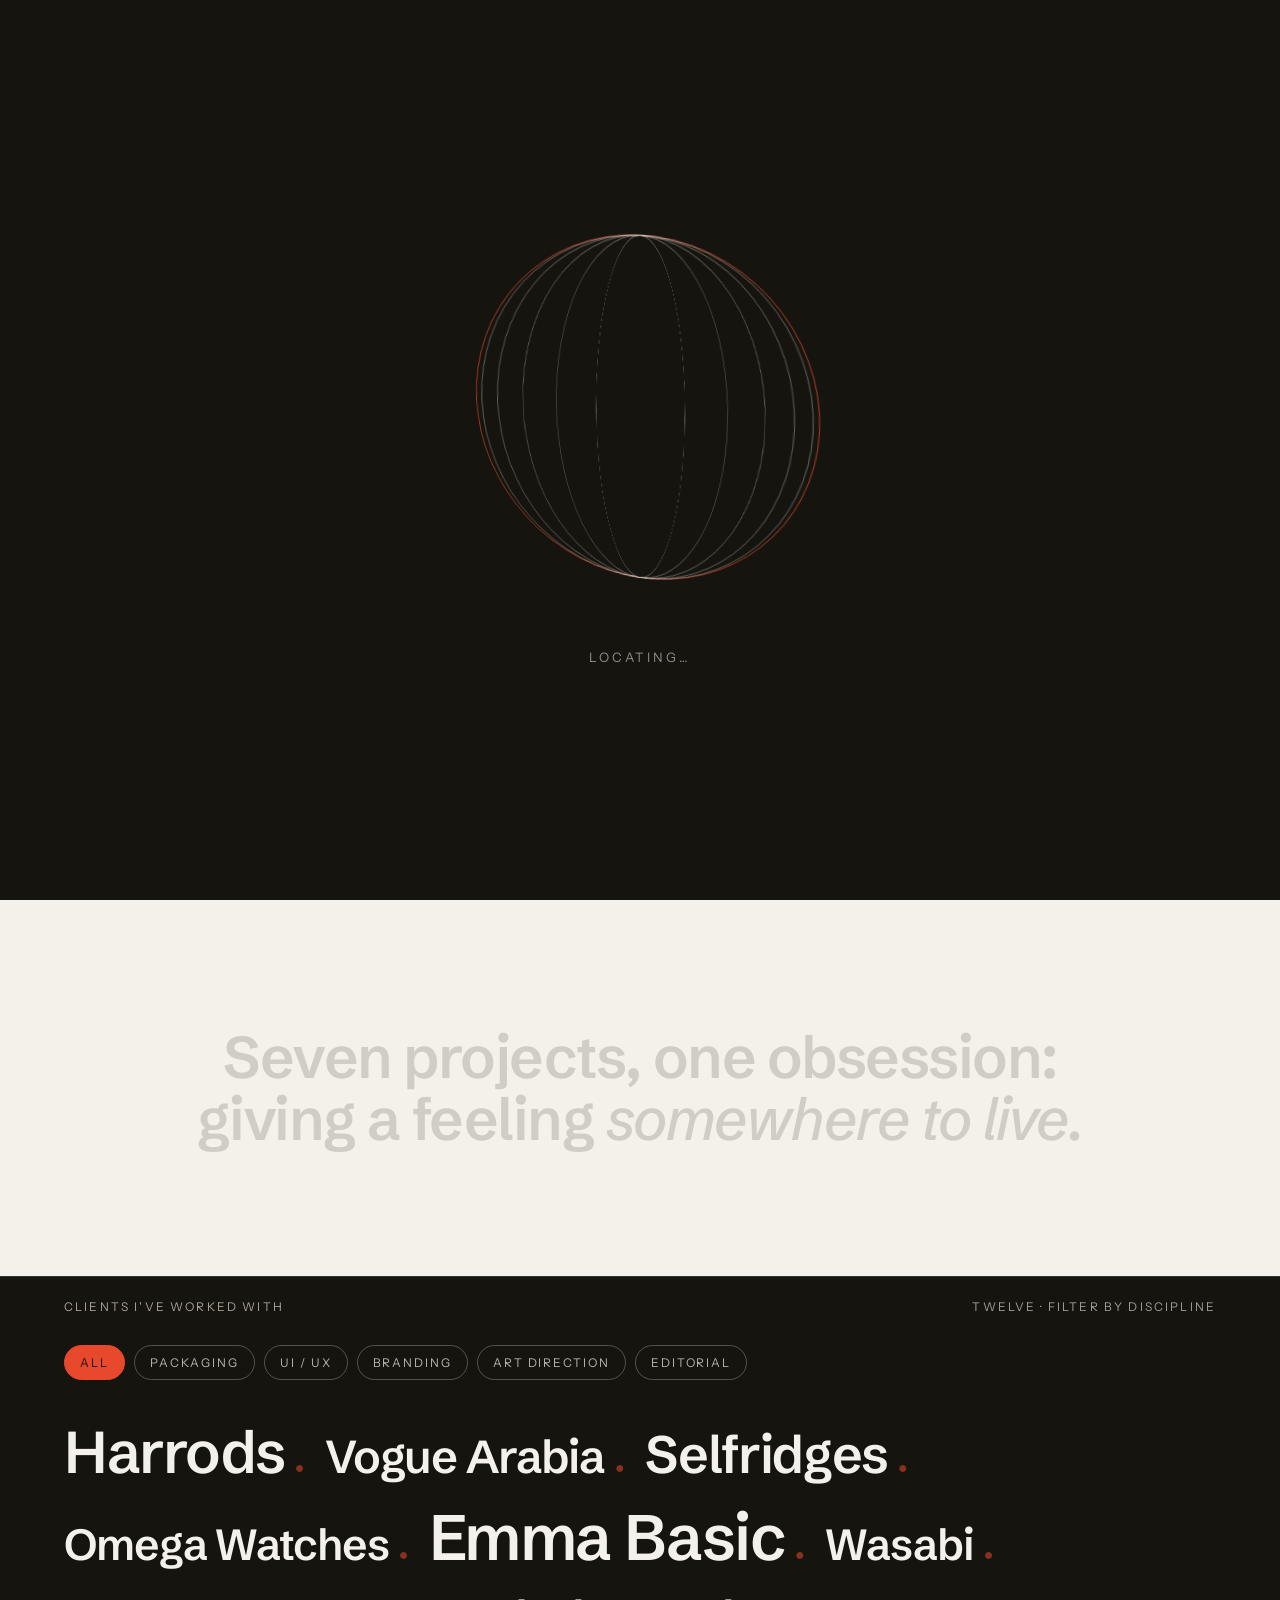
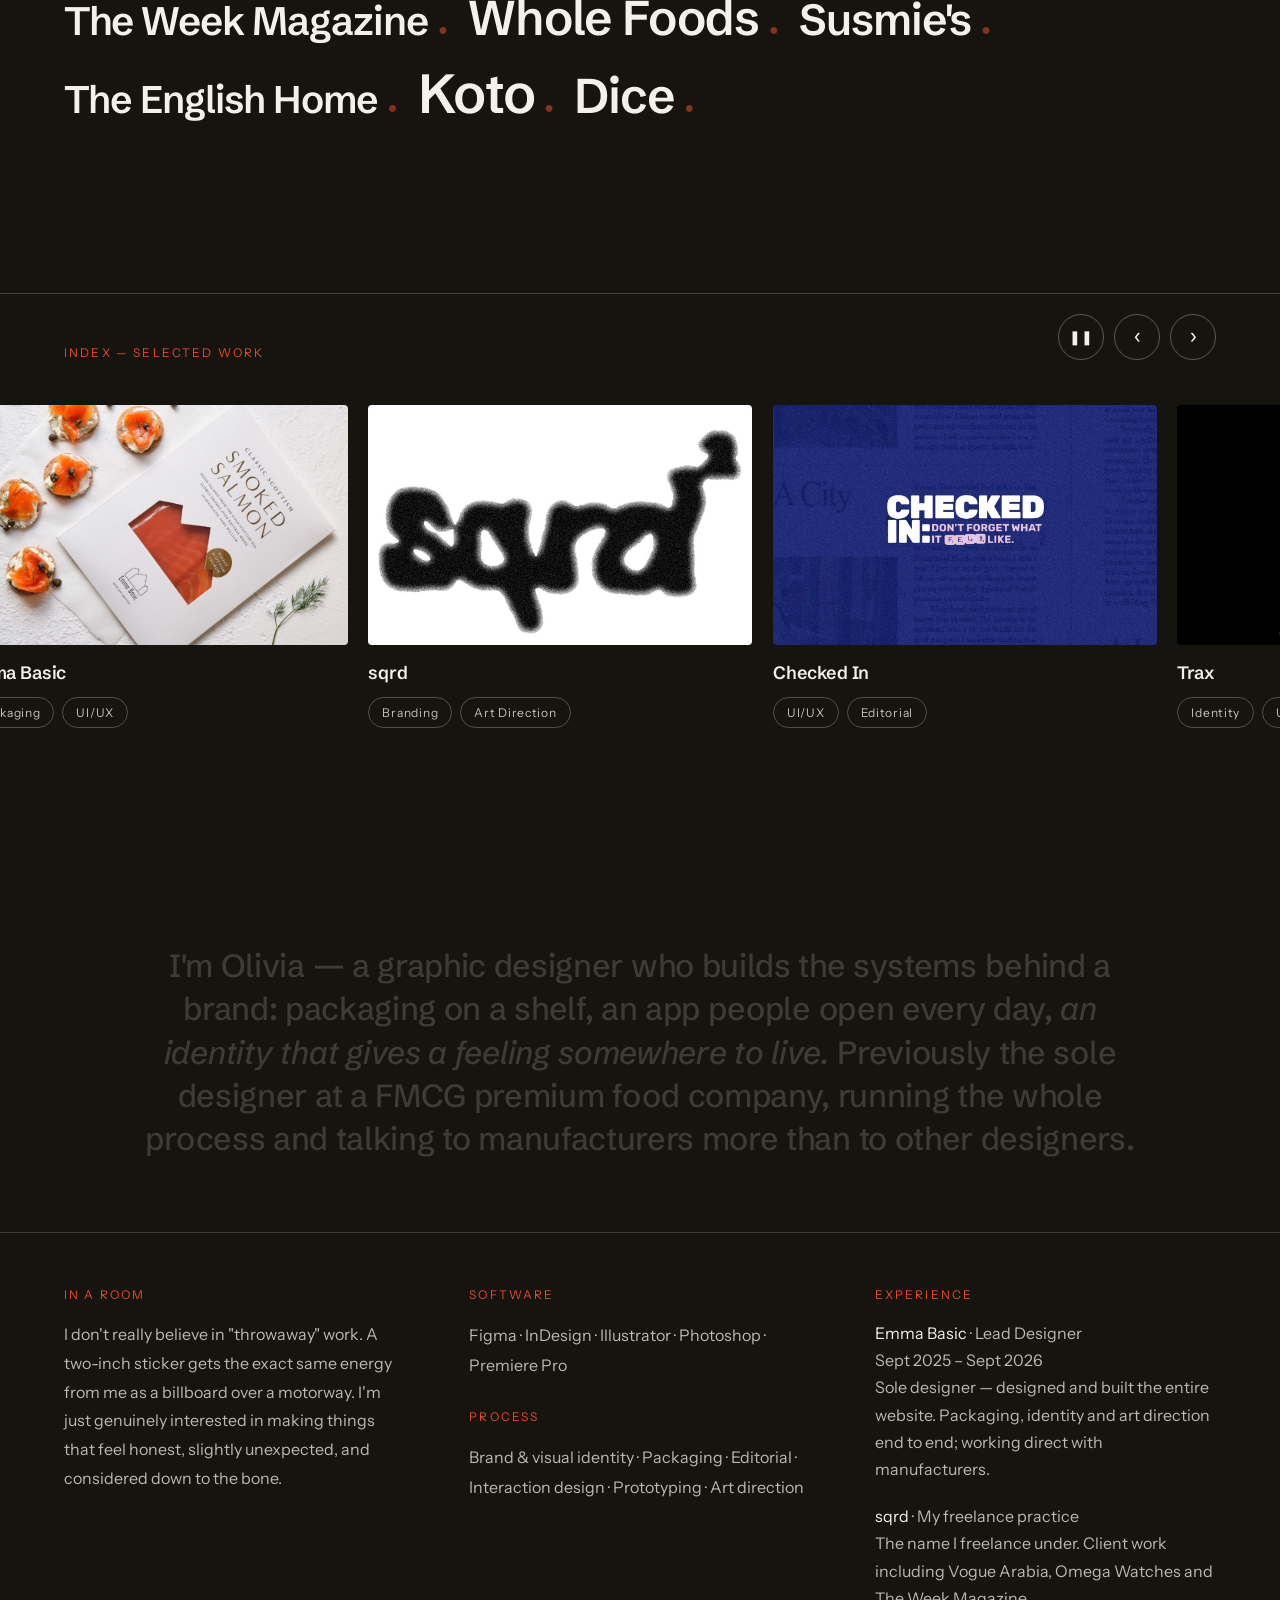
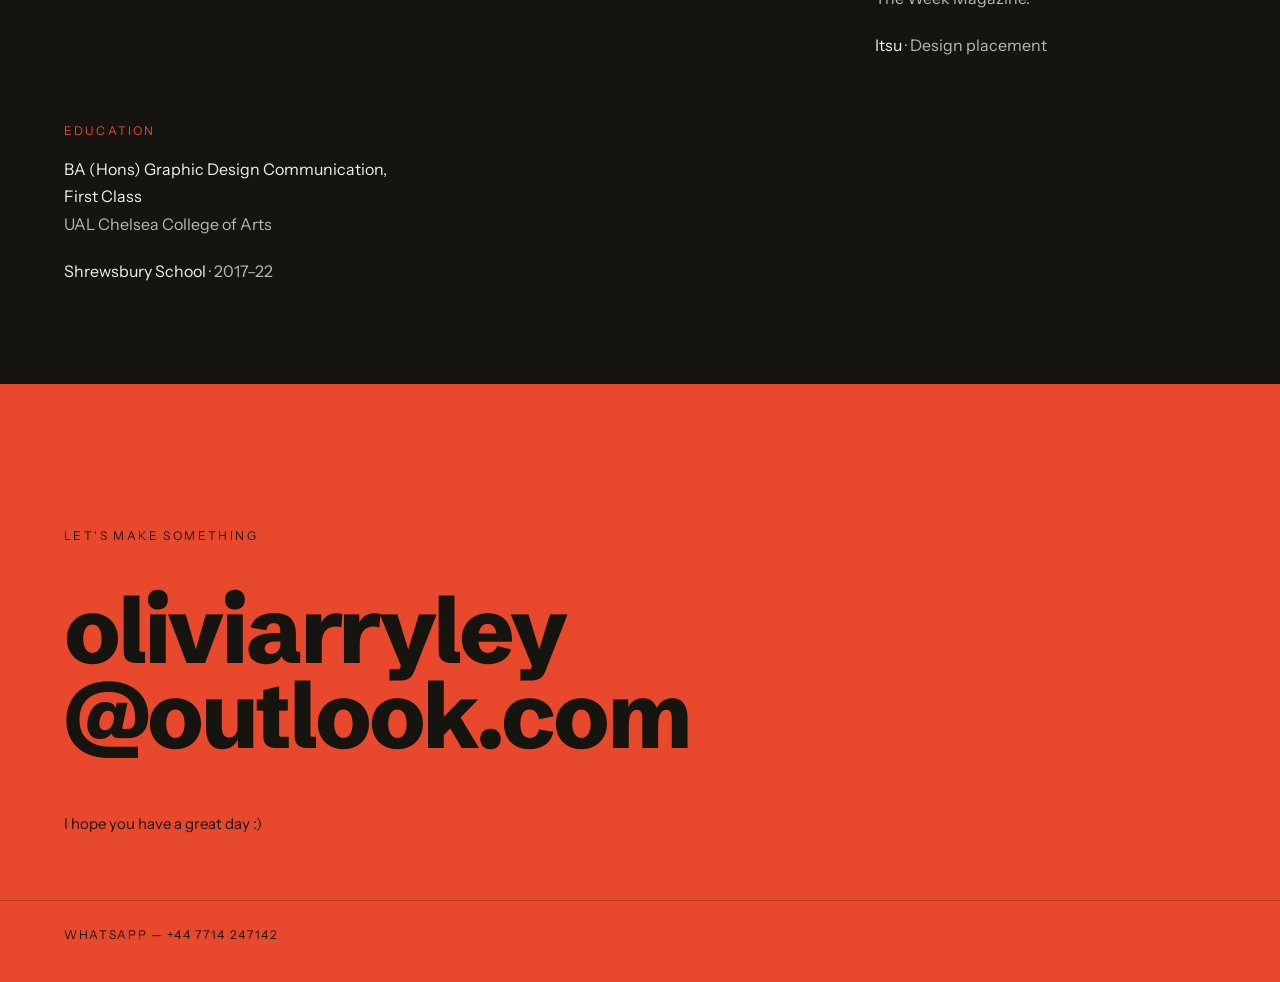
==== index.html @ 1d6fd39f "Speed up homepage hero word-cycle (idea/brand/system/campaign) Cut the per-word hold from 900ms to 5" ====
<!DOCTYPE html>
<html lang="en">
<head>
<meta charset="utf-8">
<meta name="viewport" content="width=device-width, initial-scale=1">
<title>Olivia Ryley — Graphic Designer</title>
<meta name="description" content="Olivia Ryley — graphic designer working across digital systems, visual identity and artwork. Feeling, structured.">
<link rel="preconnect" href="https://fonts.googleapis.com">
<link rel="preconnect" href="https://fonts.gstatic.com" crossorigin>
<link href="https://fonts.googleapis.com/css2?family=Schibsted+Grotesk:wght@400;500;600;700;800&family=Instrument+Sans:wght@400;500;600&family=Playfair+Display:ital,wght@1,700&family=Caveat:wght@600&family=Space+Mono:wght@700&family=Bebas+Neue&family=Oswald:wght@600&display=swap" rel="stylesheet">
<style>
  *{ box-sizing:border-box; hyphens:none; }
  p{ text-wrap:pretty; }
  html{ -webkit-font-smoothing:antialiased; text-rendering:optimizeLegibility; scroll-behavior:smooth; }
  body{ margin:0; background:#16140f; color:#16140f; overflow-x:hidden; font-family:'Schibsted Grotesk',sans-serif; }
  ::selection{ background:#e8482b; color:#f4f1ea; }
  a{ color:inherit; }

  #hero-rule{ transform:scaleX(0); transform-origin:left; transition:transform .9s cubic-bezier(.2,.8,.2,1) .15s; }
  #hero-rule.in{ transform:scaleX(1); }
  #hero-kicker{ opacity:0; transform:translateY(10px); transition:opacity .7s ease .35s, transform .7s ease .35s; }
  #hero-kicker.in{ opacity:1; transform:none; }
  #hero-word{ display:inline-block; opacity:1; transform:translateY(0); transition:opacity .28s ease, transform .28s ease; }
  #hero-word.pulling{ opacity:0; transform:translateY(14px); }
  #hero-line1{ opacity:0; transform:translateY(40px); transition:opacity .8s cubic-bezier(.2,.8,.2,1) .5s, transform .8s cubic-bezier(.2,.8,.2,1) .5s; }
  #hero-line1.in{ opacity:1; transform:none; }
  #hero-line2{ clip-path:inset(0 100% 0 0); opacity:0; transition:clip-path 1.05s cubic-bezier(.2,.75,.2,1), opacity .5s ease; }
  #hero-line2.show{ clip-path:inset(0 0 0 0); opacity:1; }
  #hero-sub{ opacity:0; transform:translateY(18px); transition:opacity .8s ease, transform .8s ease; }
  #hero-sub.show{ opacity:1; transform:none; }

  .lbl{ font-family:'Instrument Sans',sans-serif; font-size:12px; letter-spacing:0.18em; text-transform:uppercase; }
  .por-num{ font-family:'Instrument Sans',sans-serif; font-size:13px; letter-spacing:0.14em; color:#e8482b; margin-bottom:14px; }
  .por-h{ font-weight:600; font-size:clamp(22px,2.5vw,30px); line-height:1.12; letter-spacing:-0.015em; margin:0 0 16px; }
  .por-b{ margin:0; font-family:'Instrument Sans',sans-serif; font-size:16px; line-height:1.75; color:#3a352c; max-width:42ch; }
  .stw{ transition:color .5s ease; }
  @keyframes ping{ 0%{ transform:scale(1); opacity:0.75; } 100%{ transform:scale(3.2); opacity:0; } }
  #idx-track{ display:flex; width:max-content; }
  #idx-viewport{ overflow-x:auto; overflow-y:hidden; scrollbar-width:none; -ms-overflow-style:none; scroll-behavior:auto; overflow-anchor:none; }
  #idx-viewport::-webkit-scrollbar{ display:none; }
  .idx-arrow{ width:46px; height:46px; border-radius:999px; border:1px solid rgba(244,241,234,0.3); background:transparent; color:#f4f1ea; font-family:'Schibsted Grotesk',sans-serif; font-size:22px; line-height:0; padding:0; display:inline-flex; align-items:center; justify-content:center; cursor:pointer; transition:background .25s ease, color .25s ease, border-color .25s ease; }
  .idx-arrow:hover{ background:#e8482b; color:#16140f; border-color:#e8482b; }
  .cl{ display:inline-flex; align-items:baseline; gap:10px; transition:color .45s ease, opacity .45s ease; }
  .cl-name{ font-family:'Schibsted Grotesk',sans-serif; font-weight:600; letter-spacing:-0.025em; line-height:1.06; transition:color .45s ease; }
  .cl-dot{ font-size:16px; color:rgba(232,72,43,0.55); }
  .cl.on .cl-name{ color:#f4f1ea; }
  .cl.off .cl-name{ color:rgba(244,241,234,0.22); }
  .cl.off .cl-dot{ opacity:0.12; }
  .disc-btn{ font-family:'Instrument Sans',sans-serif; font-size:12px; letter-spacing:0.16em; text-transform:uppercase; padding:9px 15px; border-radius:999px; border:1px solid rgba(244,241,234,0.28); background:transparent; color:rgba(244,241,234,0.72); cursor:pointer; transition:background .25s ease, color .25s ease, border-color .25s ease; }
  .disc-btn:hover{ border-color:#e8482b; color:#f4f1ea; }
  .disc-btn[aria-pressed="true"]{ background:#e8482b; border-color:#e8482b; color:#16140f; }
  .cl:hover .cl-name{ color:#f4f1ea; }
  .pcard{ flex:none; width:clamp(280px,30vw,440px); margin-right:clamp(16px,1.6vw,26px); text-decoration:none; color:inherit; cursor:pointer; }
  .pcard-thumb{ width:100%; aspect-ratio:16/10; border-radius:4px; overflow:hidden; position:relative; display:flex; align-items:center; justify-content:center; padding:26px; box-sizing:border-box; transition:transform .45s cubic-bezier(.16,1,.3,1), box-shadow .45s cubic-bezier(.16,1,.3,1); }
  .pcard:hover .pcard-thumb{ transform:scale(1.02); box-shadow:0 24px 48px -12px rgba(23,21,17,.28); }
  .pcard:hover .pcard-title{ color:#e8482b; }
  .pcard-title{ transition:color .3s ease; }
  .pchip{ display:inline-flex; align-items:center; font-family:'Instrument Sans',sans-serif; font-size:12px; letter-spacing:0.06em; padding:7px 13px; border:1px solid rgba(244,241,234,0.26); border-radius:999px; color:rgba(244,241,234,0.78); }

  .thumb-work{ background-color:#e7e2d6; background-image:url("Media/Checked%20In/Titlepage.png"); background-size:cover; background-position:center; }
  .thumb-p2{ background-color:#000000; background-image:url("Media/Trax/emblem.png"); background-size:contain; background-repeat:no-repeat; background-position:center; }
  .thumb-p3{ background-color:#d8d2c4; background-image:url("[data-uri]"); background-size:cover; background-position:center; }
  .thumb-p4{ background-color:#cfc8b8; background-image:url("[data-uri]"); background-size:cover; background-position:center; }
  .thumb-p6{ background-color:#e2ddcf; background-image:url("[data-uri]"); background-size:cover; background-position:center; }
  .thumb-p7{ background-color:#e8482b; background-image:url("Media/Sqrd/SQRD%202.jpeg"); background-size:cover; background-position:center 35%; }
</style>
<script>
(function(){
  var tries=0, heroRun=false, rafPending=false, els=[], pels=[], dels=[], stEls=[], heroIv=null, heroDone=false, introActive=true;
  function cls(id,c){ var e=document.getElementById(id); if(e) e.classList.add(c); }
  function finishHero(){
    if(heroDone) return; heroDone=true;
    if(heroIv){ clearTimeout(heroIv); heroIv=null; }
    cls('hero-rule','in'); cls('hero-kicker','in'); cls('hero-line1','in');
    var w=document.getElementById('hero-word');
    if(w){ w.textContent='FEELING,'; w.classList.remove('pulling'); }
    cls('hero-line2','show'); cls('hero-sub','show');
  }
  function runHero(){
    if(heroRun) return; heroRun=true;
    cls('hero-rule','in'); cls('hero-kicker','in'); cls('hero-line1','in');
    var w=document.getElementById('hero-word'); if(!w){ finishHero(); return; }
    var reduceMotion=window.matchMedia && window.matchMedia('(prefers-reduced-motion: reduce)').matches;
    if(reduceMotion){ finishHero(); return; }
    var words=['AN IDEA','A BRAND','A SYSTEM','A CAMPAIGN','A STRATEGY'];
    var i=0, total=words.length;
    function step(){
      if(heroDone) return;
      w.classList.add('pulling');
      heroIv=setTimeout(function(){
        if(heroDone) return;
        i++;
        if(i>=total){
          w.textContent='FEELING,';
          requestAnimationFrame(function(){ w.classList.remove('pulling'); });
          cls('hero-line2','show');
          setTimeout(function(){ cls('hero-sub','show'); },300);
          return;
        }
        w.textContent=words[i];
        requestAnimationFrame(function(){ w.classList.remove('pulling'); });
        heroIv=setTimeout(step,520);
      },280);
    }
    setTimeout(function(){ if(!heroDone) step(); },450);
  }
  function reveal(e){
    if(e.__s) return; e.__s=true;
    if(e.hasAttribute('data-img')){
      e.style.transition='opacity 1s ease, clip-path 1.2s cubic-bezier(.2,.7,.2,1)';
      e.style.opacity='1'; e.style.clipPath='inset(0 0 0 0)';
    } else {
      e.style.transition='opacity 1s cubic-bezier(.2,.7,.2,1), transform 1.05s cubic-bezier(.2,.7,.2,1)';
      e.style.opacity='1'; e.style.transform='none';
    }
  }
  function frame(){
    rafPending=false;
    var h=document.documentElement, vh=window.innerHeight||h.clientHeight, sy=window.scrollY||h.scrollTop;
    for(var i=0;i<els.length;i++){ if(els[i].getBoundingClientRect().top < vh*0.9) reveal(els[i]); }
    for(var p=0;p<pels.length;p++){
      var e=pels[p], par=e.parentElement.getBoundingClientRect();
      var prog=(par.top + par.height/2 - vh/2)/vh, sp=parseFloat(e.getAttribute('data-speed'))||10;
      e.style.transform='translate3d(0,'+(prog*-sp)+'px,0) scale(1.18)';
    }
    for(var d=0;d<dels.length;d++){
      var de=dels[d], dr=de.getBoundingClientRect(), amt=parseFloat(de.getAttribute('data-drift'))||260;
      var dp=(dr.top - vh)/(vh + dr.height);
      if(de.firstElementChild) de.firstElementChild.style.transform='translate3d('+(dp*amt)+'px,0,0)';
    }
    for(var s=0;s<stEls.length;s++){
      var st=stEls[s], r=st.getBoundingClientRect();
      var start=vh*0.82, end=vh*0.34, prog=(start-r.top)/(start-end);
      prog=Math.min(1,Math.max(0,prog));
      var ws=st.__w||(st.__w=st.querySelectorAll('.stw'));
      var lit=Math.round(prog*ws.length), dim=st.getAttribute('data-dim')||'rgba(22,20,15,0.16)';
      for(var wi=0;wi<ws.length;wi++){
        var on=wi<lit; if(ws[wi].__on===on) continue; ws[wi].__on=on;
        ws[wi].style.color = on ? (ws[wi].getAttribute('data-lit')||'#16140f') : dim;
      }
    }
    var max=(h.scrollHeight-h.clientHeight)||1, bar=document.getElementById('liv-progress');
    if(bar) bar.style.width=(Math.min(1,Math.max(0,sy/max))*100)+'%';
  }
  function onScroll(){ if(!rafPending){ rafPending=true; requestAnimationFrame(frame); } }
  function setWide(){ var w=document.querySelectorAll('[data-wide]'); for(var j=0;j<w.length;j++) w[j].style.display=(window.innerWidth>980?'inline':'none'); }
  function initIndex(){
    var list=document.getElementById('idx-list'), thumb=document.getElementById('idx-thumb');
    if(!list||!thumb) return;
    if(window.matchMedia&&window.matchMedia('(hover:none)').matches) return;
    var rows=list.querySelectorAll('[data-target]');
    var tx=0,ty=0,cx=0,cy=0,raf2=null,active=false;
    function tick(){
      raf2=null; cx+=(tx-cx)*0.16; cy+=(ty-cy)*0.16;
      thumb.style.transform='translate('+(cx)+'px,'+(cy)+'px) translate(-50%,-50%) rotate('+((tx-cx)*0.025)+'deg)';
      if(active||Math.abs(tx-cx)>0.4||Math.abs(ty-cy)>0.4) raf2=requestAnimationFrame(tick);
    }
    list.addEventListener('pointermove',function(e){ tx=e.clientX; ty=e.clientY; if(!raf2) raf2=requestAnimationFrame(tick); });
    for(var k=0;k<rows.length;k++){ (function(row){
      row.addEventListener('pointerenter',function(){
        active=true;
        var tgt=document.querySelector(row.getAttribute('data-target')), col='', img='';
        if(tgt){
          var im=tgt.querySelector('[data-img]');
          if(im){ var cs=getComputedStyle(im); if(cs.backgroundImage&&cs.backgroundImage!=='none') img=cs.backgroundImage; else col=cs.backgroundColor; }
          if(!img&&!col){ var ri=tgt.querySelector('img'); if(ri&&ri.src) img='url('+ri.src+')'; }
        }
        if(img){ thumb.style.backgroundImage=img; thumb.style.backgroundColor='#2a2a28'; }
        else { thumb.style.backgroundImage='none'; thumb.style.backgroundColor=col||row.getAttribute('data-tone')||'#2a2a28'; }
        thumb.style.opacity='1';
      });
    })(rows[k]); }
    list.addEventListener('pointerleave',function(){ active=false; thumb.style.opacity='0'; });
  }
  function initCarousel(){
    var vp=document.getElementById('idx-viewport'), track=document.getElementById('idx-track');
    if(!vp||!track) return;
    var half=0; function measure(){ half=track.scrollWidth/2; } measure();
    window.addEventListener('resize',measure); setTimeout(measure,900);
    var resume=0;
    var pauseBtn=document.getElementById('idx-pause');
    var paused=false;
    function setPaused(v){
      paused=v;
      if(pauseBtn){
        pauseBtn.setAttribute('aria-pressed', v ? 'true' : 'false');
        pauseBtn.setAttribute('aria-label', v ? 'Play carousel' : 'Pause carousel');
        pauseBtn.innerHTML = v ? '&#9654;' : '&#10074;&#10074;';
      }
    }
    setPaused(paused);
    if(pauseBtn) pauseBtn.addEventListener('click',function(){ setPaused(!paused); });
    var lastTick=Date.now();
    var virtualLeft=vp.scrollLeft;
    function step(){
      var now=Date.now();
      var dt=now-lastTick; lastTick=now;
      if(!paused && now>resume && dt>0 && dt<1000){
        virtualLeft+=dt*0.06;
        if(half){ if(virtualLeft>=half) virtualLeft-=half; else if(virtualLeft<0) virtualLeft+=half; }
        vp.scrollLeft=virtualLeft;
      } else {
        virtualLeft=vp.scrollLeft;
      }
    }
    setInterval(step,16);
    function cardW(){ var c=track.querySelector('.pcard'); if(!c) return 320; return c.getBoundingClientRect().width + (parseFloat(getComputedStyle(c).marginRight)||0); }
    var prev=document.getElementById('idx-prev'), next=document.getElementById('idx-next');
    if(prev) prev.addEventListener('click',function(){ resume=Date.now()+1500; if(half&&vp.scrollLeft<cardW()) vp.scrollLeft+=half; vp.scrollBy({left:-cardW(),behavior:'smooth'}); setTimeout(function(){ virtualLeft=vp.scrollLeft; },350); });
    if(next) next.addEventListener('click',function(){ resume=Date.now()+1500; vp.scrollBy({left:cardW(),behavior:'smooth'}); setTimeout(function(){ virtualLeft=vp.scrollLeft; },350); });
  }
  function initClients(){
    var wall=document.getElementById('cl-wall'); if(!wall) return;
    var btns=document.querySelectorAll('.disc-btn'), items=wall.querySelectorAll('.cl'), cnt=document.getElementById('cl-count');
    var words={all:'Twelve',pack:'Packaging',ui:'UI / UX',brand:'Branding',art:'Art Direction',edit:'Editorial'};
    function apply(f){
      var shown=0;
      for(var i=0;i<items.length;i++){
        var d=(items[i].getAttribute('data-disc')||'').split(',');
        var on = f==='all' || d.indexOf(f)>-1;
        items[i].className='cl '+(on?'on':'off');
        if(on) shown++;
      }
      for(var j=0;j<btns.length;j++) btns[j].setAttribute('aria-pressed', btns[j].getAttribute('data-f')===f ? 'true':'false');
      if(cnt) cnt.textContent = f==='all' ? 'Eleven \u00b7 filter by discipline' : shown+' in '+words[f];
    }
    for(var k=0;k<btns.length;k++)(function(b){
      b.addEventListener('click',function(){ apply(b.getAttribute('data-f')); });
    })(btns[k]);
  }
  function initIntro(){
    var ov=document.getElementById('intro'); if(!ov) return;
    var wrap=document.getElementById('globe-wrap'), globe=document.getElementById('globe'),
        pin=document.getElementById('pin'), cap=document.getElementById('intro-cap');
    function done(){
      if(ov.__done) return; ov.__done=true; introActive=false;
      if(window.__startHero) window.__startHero();
      ov.style.transition='opacity .7s ease'; ov.style.opacity='0';
      setTimeout(function(){ if(ov.parentNode) ov.parentNode.removeChild(ov); }, 760);
    }
    var reduce = window.matchMedia && window.matchMedia('(prefers-reduced-motion:reduce)').matches;
    var D=wrap.clientWidth||320, R=D/2, line='rgba(244,241,234,0.20)', acc='rgba(232,72,43,0.7)';
    var M=12, i;
    for(i=0;i<M;i++){
      var m=document.createElement('div');
      m.style.cssText='position:absolute; inset:0; border-radius:50%; border:1px solid '+(i===0?acc:line)+'; transform:rotateY('+(i*180/M)+'deg);';
      globe.appendChild(m);
    }
    var lats=[-60,-40,-20,0,20,40,60];
    for(i=0;i<lats.length;i++){
      var L=lats[i]*Math.PI/180, rr=Math.cos(L), yy=Math.sin(L), sz=D*rr;
      var p=document.createElement('div');
      p.style.cssText='position:absolute; left:50%; top:50%; width:'+sz+'px; height:'+sz+'px; border-radius:50%; border:1px solid '+(lats[i]===0?acc:'rgba(244,241,234,0.2)')+'; transform:translate(-50%,-50%) rotateX(90deg) translateZ('+(yy*R)+'px);';
      globe.appendChild(p);
    }
    if(reduce){ globe.style.transform='rotateX(-18deg)'; if(cap) cap.textContent='Olivia Ryley · London'; setTimeout(done, 600); return; }
    var dur=2300, t0=null;
    function ease(t){ return 1-Math.pow(1-t,3); }
    function spin(ts){
      if(t0===null) t0=ts; var p=Math.min(1,(ts-t0)/dur), a=ease(p)*1080;
      globe.style.transform='rotateX(-18deg) rotateY('+a+'deg)';
      globe.style.filter='blur('+((1-p)*1.6)+'px)';
      if(p<1) requestAnimationFrame(spin); else land();
    }
    requestAnimationFrame(spin);
    function land(){
      globe.style.filter='none';
      if(cap) cap.textContent='Olivia Ryley — Graphic Designer · London';
      if(pin){ pin.style.transition='opacity .5s ease, transform .6s cubic-bezier(.2,.8,.2,1)'; pin.style.opacity='1'; pin.style.transform='translate(-50%,-100%) scale(1)'; }
      setTimeout(function(){
        wrap.style.transformOrigin='63% 35%';
        wrap.style.transition='transform 1s cubic-bezier(.55,0,.3,1), opacity .9s ease .1s';
        wrap.style.transform='scale(7.5)'; wrap.style.opacity='0';
        if(cap){ cap.style.transition='opacity .5s ease'; cap.style.opacity='0'; }
        setTimeout(done, 720);
      }, 1150);
    }
  }
  function init(){
    var found=document.querySelectorAll('[data-reveal]');
    if(!found.length){ if(tries++<60) setTimeout(init,100); return; }
    els=found; pels=document.querySelectorAll('[data-parallax]'); dels=document.querySelectorAll('[data-drift]');
    setWide(); initIndex(); initClients();
    window.__startHero=runHero;
    stEls=document.querySelectorAll('[data-scrolltext]');
    window.addEventListener('scroll',onScroll,{passive:true});
    window.addEventListener('resize',function(){ setWide(); onScroll(); });
    document.addEventListener('visibilitychange',function(){ if(!document.hidden && !introActive) finishHero(); });
    frame();
    // Hard, interval-independent guarantee: the headline always completes,
    // even if the word-cycle was throttled in a backgrounded tab.
    var introEl=document.getElementById('intro');
    var alreadyVisited=false;
    try{ alreadyVisited=sessionStorage.getItem('liv-intro-shown')==='1'; }catch(e){}
    if(introEl && alreadyVisited){ introEl.parentNode.removeChild(introEl); introEl=null; }
    if(introEl){
      try{ sessionStorage.setItem('liv-intro-shown','1'); }catch(e){}
      initIntro();
      setTimeout(function(){ if(!heroRun){ introActive=false; runHero(); } }, 9000);
    } else {
      introActive=false; runHero();
      setTimeout(finishHero, 3500);
      setTimeout(function(){ for(var i=0;i<els.length;i++) reveal(els[i]); },3600);
    }
  }
  if(document.readyState!=='loading') init();
  else document.addEventListener('DOMContentLoaded',init);
  function startCarouselSafely(){ try{ initCarousel(); }catch(e){} }
  if(document.readyState!=='loading') startCarouselSafely();
  else document.addEventListener('DOMContentLoaded',startCarouselSafely);
})();
</script>
</head>
<body>
<a href="#index" style="position:absolute; left:20px; top:-60px; z-index:400; background:#f4f1ea; color:#16140f; padding:12px 20px; font-family:'Instrument Sans',sans-serif; font-size:12px; letter-spacing:0.08em; text-transform:uppercase; border-radius:4px; transition:top .2s ease;" onfocus="this.style.top='20px'" onblur="this.style.top='-60px'">Skip to work</a>
<div data-screen-label="Olivia Ryley — Portfolio" style="position:relative;">

  <div id="liv-progress" style="position:fixed; top:0; left:0; height:3px; width:0%; background:#e8482b; z-index:200;"></div>

  <!-- ===== INTRO (spinning globe → London) ===== -->
  <div id="intro" style="position:fixed; inset:0; z-index:300; background:#16140f; display:flex; flex-direction:column; align-items:center; justify-content:center; overflow:hidden;">
    <div id="globe-wrap" style="position:relative; width:min(56vmin,360px); height:min(56vmin,360px); perspective:1100px;">
      <div id="globe" style="position:absolute; inset:0; transform-style:preserve-3d; transform:rotateX(-18deg) rotateY(0deg); will-change:transform;"></div>
      <div id="pin" style="position:absolute; left:63%; top:35%; transform:translate(-50%,-100%) scale(0.35); opacity:0; display:flex; flex-direction:column; align-items:center; pointer-events:none; z-index:2;">
        <span style="font-family:'Instrument Sans',sans-serif; font-size:11px; letter-spacing:0.18em; color:#f4f1ea; background:#e8482b; padding:4px 8px; border-radius:3px; margin-bottom:9px; white-space:nowrap;">LONDON</span>
        <span style="position:relative; width:14px; height:14px;">
          <span style="position:absolute; inset:0; border-radius:50%; background:#e8482b; box-shadow:0 0 0 4px rgba(232,72,43,0.25);"></span>
          <span style="position:absolute; inset:0; border-radius:50%; border:2px solid #e8482b; animation:ping 1.5s ease-out infinite;"></span>
        </span>
      </div>
    </div>
    <div id="intro-cap" style="margin-top:clamp(30px,6vh,58px); font-family:'Instrument Sans',sans-serif; font-size:13px; letter-spacing:0.24em; text-transform:uppercase; color:rgba(244,241,234,0.55);">Locating…</div>
  </div>

  <nav style="position:fixed; top:0; left:0; right:0; z-index:150; display:flex; justify-content:space-between; align-items:center; padding:18px clamp(20px,5vw,80px); font-family:'Instrument Sans',sans-serif; font-size:13px; letter-spacing:0.04em; text-transform:uppercase; mix-blend-mode:difference; color:#f4f1ea;">
    <a href="#top" style="text-decoration:none; font-weight:600;">Olivia&nbsp;Ryley</a>
    <span style="display:flex; align-items:center; gap:clamp(16px,2.4vw,32px);">
      <a href="#about" style="text-decoration:none; opacity:0.8;">Info</a>
      <a href="#contact" style="text-decoration:none; color:#e8482b; font-weight:600;">Contact&nbsp;me!</a>
    </span>
  </nav>

  <!-- ===== HERO ===== -->
  <section id="top" style="min-height:100svh; background:#16140f; color:#f4f1ea; display:flex; flex-direction:column; justify-content:center; padding:120px clamp(20px,5vw,80px) 0; max-width:1400px; margin:0 auto;">
    <div id="hero-kicker" class="lbl" style="font-size:13px; letter-spacing:0.2em; color:#e8482b; margin-bottom:clamp(26px,5vh,54px); display:flex; gap:14px; align-items:center;">
      <span id="hero-rule" style="display:inline-block; width:36px; height:1px; background:#e8482b;"></span>
    </div>
    <h1 style="margin:0; line-height:0.87; letter-spacing:-0.04em; font-weight:800; font-size:clamp(34px,11.2vw,184px); word-break:break-word;">
      <span id="hero-line1" style="display:block;"><span id="hero-word" style="color:#f4f1ea;">FEELING,</span></span>
      <span id="hero-line2" style="display:block; color:#e8482b;">STRUCTURED.</span>
    </h1>
    <div id="hero-sub" style="margin-top:clamp(30px,5vh,56px); max-width:560px;">
      <p style="margin:0; font-family:'Instrument Sans',sans-serif; font-size:16px; line-height:1.7; color:rgba(244,241,234,0.72);">
        I take what you can only feel — a brand's tone, an identity, the atmosphere of a space — and give it a structure to live in. Seven projects follow.
      </p>
    </div>
  </section>

  <!-- ===== THROUGH-LINE ===== -->
  <section style="background:#f4f1ea;">
    <div data-reveal style="opacity:0; transform:translateY(36px); max-width:1400px; margin:0 auto; padding:clamp(70px,14vh,160px) clamp(20px,5vw,80px);">
      <p data-scrolltext style="margin:0; font-weight:600; font-size:clamp(28px,4.6vw,66px); line-height:1.05; letter-spacing:-0.025em; text-align:center;"><span class="stw" style="color:rgba(22,20,15,0.16);">Seven</span> <span class="stw" style="color:rgba(22,20,15,0.16);">projects,</span> <span class="stw" style="color:rgba(22,20,15,0.16);">one</span> <span class="stw" style="color:rgba(22,20,15,0.16);">obsession:</span><br> <span class="stw" style="color:rgba(22,20,15,0.16);">giving</span> <span class="stw" style="color:rgba(22,20,15,0.16);">a</span> <span class="stw" style="color:rgba(22,20,15,0.16);">feeling</span> <span class="stw" data-lit="#e8482b" style="color:rgba(22,20,15,0.16); font-style:italic; font-weight:500;">somewhere</span> <span class="stw" data-lit="#e8482b" style="color:rgba(22,20,15,0.16); font-style:italic; font-weight:500;">to&nbsp;live.</span></p>
    </div>
  </section>

  <!-- ===== CLIENTS (filterable wall) ===== -->
  <section id="clients" style="background:#16140f; color:#f4f1ea;">
    <div data-reveal style="opacity:0; transform:translateY(30px); padding:22px clamp(20px,5vw,80px) clamp(56px,9vh,100px); border-top:1px solid rgba(244,241,234,0.14);">
      <div style="display:flex; justify-content:space-between; align-items:baseline; gap:20px; flex-wrap:wrap; margin-bottom:clamp(22px,3.5vh,36px);">
        <span class="lbl" style="color:#a8a094;">Clients I've worked with</span>
        <span id="cl-count" class="lbl" style="color:rgba(244,241,234,0.62);">Twelve · filter by discipline</span>
      </div>
      <div style="display:flex; flex-wrap:wrap; gap:9px; margin-bottom:clamp(28px,4.5vh,46px);">
        <button class="disc-btn" data-f="all" aria-pressed="true">All</button>
        <button class="disc-btn" data-f="pack" aria-pressed="false">Packaging</button>
        <button class="disc-btn" data-f="ui" aria-pressed="false">UI / UX</button>
        <button class="disc-btn" data-f="brand" aria-pressed="false">Branding</button>
        <button class="disc-btn" data-f="art" aria-pressed="false">Art Direction</button>
        <button class="disc-btn" data-f="edit" aria-pressed="false">Editorial</button>
      </div>
      <div id="cl-wall" style="display:flex; flex-wrap:wrap; align-items:baseline; gap:clamp(12px,1.6vw,26px);">
        <span class="cl on" data-disc="pack,brand"><span class="cl-name" style="font-size:clamp(30px,4.6vw,68px);">Harrods</span><span class="cl-dot">●</span></span>
        <span class="cl on" data-disc="art,edit,brand"><span class="cl-name" style="font-size:clamp(26px,3.6vw,52px);">Vogue Arabia</span><span class="cl-dot">●</span></span>
        <span class="cl on" data-disc="pack,brand"><span class="cl-name" style="font-size:clamp(28px,4.1vw,60px);">Selfridges</span><span class="cl-dot">●</span></span>
        <span class="cl on" data-disc="edit,brand"><span class="cl-name" style="font-size:clamp(25px,3.4vw,48px);">Omega Watches</span><span class="cl-dot">●</span></span>
        <span class="cl on" data-disc="pack,ui,art,brand"><span class="cl-name" style="font-size:clamp(32px,5vw,74px);">Emma Basic</span><span class="cl-dot">●</span></span>
        <span class="cl on" data-disc="pack,brand"><span class="cl-name" style="font-size:clamp(25px,3.4vw,46px);">Wasabi</span><span class="cl-dot">●</span></span>
        <span class="cl on" data-disc="edit,brand"><span class="cl-name" style="font-size:clamp(24px,3.1vw,44px);">The Week Magazine</span><span class="cl-dot">●</span></span>
        <span class="cl on" data-disc="pack,brand"><span class="cl-name" style="font-size:clamp(27px,3.8vw,54px);">Whole Foods</span><span class="cl-dot">●</span></span>
        <span class="cl on" data-disc="art,brand"><span class="cl-name" style="font-size:clamp(25px,3.4vw,46px);">Susmie's</span><span class="cl-dot">●</span></span>
        <span class="cl on" data-disc="edit,brand"><span class="cl-name" style="font-size:clamp(24px,3vw,42px);">The English Home</span><span class="cl-dot">●</span></span>
        <span class="cl on" data-disc="ui,brand"><span class="cl-name" style="font-size:clamp(29px,4.3vw,62px);">Koto</span><span class="cl-dot">●</span></span>
        <span class="cl on" data-disc="ui,brand"><span class="cl-name" style="font-size:clamp(27px,3.8vw,54px);">Dice</span><span class="cl-dot">●</span></span>
      </div>
    </div>
  </section>

  <!-- ===== INDEX (auto-scrolling carousel) ===== -->
  <section id="index" style="background:#16140f; color:#f4f1ea; padding:clamp(60px,10vh,120px) 0;">
    <div data-reveal style="opacity:0; transform:translateY(30px); max-width:1400px; margin:0 auto; padding:20px clamp(20px,5vw,80px) 0; display:flex; justify-content:space-between; align-items:flex-end; gap:24px; border-top:1px solid rgba(244,241,234,0.2); margin-bottom:clamp(28px,5vh,52px);">
      <div>
        <span class="lbl" style="color:#e8482b; display:block;">Index — Selected work</span>
      </div>
      <div style="display:flex; gap:10px; flex:none;">
        <button id="idx-pause" class="idx-arrow" type="button" aria-label="Pause carousel" aria-pressed="false" style="font-size:14px;">&#10074;&#10074;</button>
        <button id="idx-prev" class="idx-arrow" aria-label="Previous projects">&#8249;</button>
        <button id="idx-next" class="idx-arrow" aria-label="Next projects">&#8250;</button>
      </div>
    </div>
    <div id="idx-viewport" style="overflow-x:auto; overflow-y:hidden; padding:0 clamp(20px,5vw,80px);">
      <div id="idx-track">
        <a class="pcard" href="projects/emma-basic.html"><div class="pcard-thumb thumb-p6" role="img" aria-label="Emma Basic packaging"></div><div class="pcard-title" style="margin-top:16px; font-family:'Schibsted Grotesk'; font-weight:600; font-size:clamp(16px,1.4vw,19px); letter-spacing:-0.01em;">Emma Basic</div><div style="margin-top:13px; display:flex; gap:8px; flex-wrap:wrap;"><span class="pchip">Packaging</span><span class="pchip">UI/UX</span></div></a>
        <a class="pcard" href="projects/sqrd.html"><div class="pcard-thumb thumb-p7" role="img" aria-label="sqrd 222 AVE identity work"></div><div class="pcard-title" style="margin-top:16px; font-family:'Schibsted Grotesk'; font-weight:600; font-size:clamp(16px,1.4vw,19px); letter-spacing:-0.01em;">sqrd</div><div style="margin-top:13px; display:flex; gap:8px; flex-wrap:wrap;"><span class="pchip">Branding</span><span class="pchip">Art Direction</span></div></a>
        <a class="pcard" href="projects/checked-in.html"><div class="pcard-thumb thumb-work" role="img" aria-label="Checked In booklet front page"></div><div class="pcard-title" style="margin-top:16px; font-family:'Schibsted Grotesk'; font-weight:600; font-size:clamp(16px,1.4vw,19px); letter-spacing:-0.01em;">Checked In</div><div style="margin-top:13px; display:flex; gap:8px; flex-wrap:wrap;"><span class="pchip">UI/UX</span><span class="pchip">Editorial</span></div></a>
        <a class="pcard" href="projects/trax.html"><div class="pcard-thumb thumb-p2" role="img" aria-label="Trax emblem mark"></div><div class="pcard-title" style="margin-top:16px; font-family:'Schibsted Grotesk'; font-weight:600; font-size:clamp(16px,1.4vw,19px); letter-spacing:-0.01em;">Trax</div><div style="margin-top:13px; display:flex; gap:8px; flex-wrap:wrap;"><span class="pchip">Identity</span><span class="pchip">UI/UX</span></div></a>
        <a class="pcard" href="projects/on-scaled-up.html"><div class="pcard-thumb thumb-p3" role="img" aria-label="ON: Scaled Up campaign image"></div><div class="pcard-title" style="margin-top:16px; font-family:'Schibsted Grotesk'; font-weight:600; font-size:clamp(16px,1.4vw,19px); letter-spacing:-0.01em;">ON: Scaled Up</div><div style="margin-top:13px; display:flex; gap:8px; flex-wrap:wrap;"><span class="pchip">Art Direction</span><span class="pchip">UI/UX</span></div></a>
        <a class="pcard" href="projects/dissertation.html"><div class="pcard-thumb thumb-p4" role="img" aria-label="Dissertation book object"></div><div class="pcard-title" style="margin-top:16px; font-family:'Schibsted Grotesk'; font-weight:600; font-size:clamp(16px,1.4vw,19px); letter-spacing:-0.01em;">Body of Work</div><div style="margin-top:13px; display:flex; gap:8px; flex-wrap:wrap;"><span class="pchip">Editorial</span><span class="pchip">Bookbinding</span></div></a>
        <a class="pcard" href="projects/you-are-here.html"><div class="pcard-thumb" style="background:#2a2a28;" aria-hidden="true"><video autoplay muted loop playsinline disablepictureinpicture style="position:absolute; inset:0; width:100%; height:100%; object-fit:cover; pointer-events:none;"><source src="Media/You%20are%20here/you%20are%20here%2011_9.mp4" type="video/mp4"></video></div><div class="pcard-title" style="margin-top:16px; font-family:'Schibsted Grotesk'; font-weight:600; font-size:clamp(16px,1.4vw,19px); letter-spacing:-0.01em;">You Are Here</div><div style="margin-top:13px; display:flex; gap:8px; flex-wrap:wrap;"><span class="pchip">Direction</span><span class="pchip">Film</span></div></a>
        <a class="pcard" href="projects/emma-basic.html"><div class="pcard-thumb thumb-p6" role="img" aria-label="Emma Basic packaging"></div><div class="pcard-title" style="margin-top:16px; font-family:'Schibsted Grotesk'; font-weight:600; font-size:clamp(16px,1.4vw,19px); letter-spacing:-0.01em;">Emma Basic</div><div style="margin-top:13px; display:flex; gap:8px; flex-wrap:wrap;"><span class="pchip">Packaging</span><span class="pchip">UI/UX</span></div></a>
        <a class="pcard" href="projects/sqrd.html"><div class="pcard-thumb thumb-p7" role="img" aria-label="sqrd 222 AVE identity work"></div><div class="pcard-title" style="margin-top:16px; font-family:'Schibsted Grotesk'; font-weight:600; font-size:clamp(16px,1.4vw,19px); letter-spacing:-0.01em;">sqrd</div><div style="margin-top:13px; display:flex; gap:8px; flex-wrap:wrap;"><span class="pchip">Branding</span><span class="pchip">Art Direction</span></div></a>
        <a class="pcard" href="projects/checked-in.html"><div class="pcard-thumb thumb-work" role="img" aria-label="Checked In booklet front page"></div><div class="pcard-title" style="margin-top:16px; font-family:'Schibsted Grotesk'; font-weight:600; font-size:clamp(16px,1.4vw,19px); letter-spacing:-0.01em;">Checked In</div><div style="margin-top:13px; display:flex; gap:8px; flex-wrap:wrap;"><span class="pchip">UI/UX</span><span class="pchip">Editorial</span></div></a>
        <a class="pcard" href="projects/trax.html"><div class="pcard-thumb thumb-p2" role="img" aria-label="Trax emblem mark"></div><div class="pcard-title" style="margin-top:16px; font-family:'Schibsted Grotesk'; font-weight:600; font-size:clamp(16px,1.4vw,19px); letter-spacing:-0.01em;">Trax</div><div style="margin-top:13px; display:flex; gap:8px; flex-wrap:wrap;"><span class="pchip">Identity</span><span class="pchip">UI/UX</span></div></a>
        <a class="pcard" href="projects/on-scaled-up.html"><div class="pcard-thumb thumb-p3" role="img" aria-label="ON: Scaled Up campaign image"></div><div class="pcard-title" style="margin-top:16px; font-family:'Schibsted Grotesk'; font-weight:600; font-size:clamp(16px,1.4vw,19px); letter-spacing:-0.01em;">ON: Scaled Up</div><div style="margin-top:13px; display:flex; gap:8px; flex-wrap:wrap;"><span class="pchip">Art Direction</span><span class="pchip">UI/UX</span></div></a>
        <a class="pcard" href="projects/dissertation.html"><div class="pcard-thumb thumb-p4" role="img" aria-label="Dissertation book object"></div><div class="pcard-title" style="margin-top:16px; font-family:'Schibsted Grotesk'; font-weight:600; font-size:clamp(16px,1.4vw,19px); letter-spacing:-0.01em;">Body of Work</div><div style="margin-top:13px; display:flex; gap:8px; flex-wrap:wrap;"><span class="pchip">Editorial</span><span class="pchip">Bookbinding</span></div></a>
        <a class="pcard" href="projects/you-are-here.html"><div class="pcard-thumb" style="background:#2a2a28;" aria-hidden="true"><video autoplay muted loop playsinline disablepictureinpicture style="position:absolute; inset:0; width:100%; height:100%; object-fit:cover; pointer-events:none;"><source src="Media/You%20are%20here/you%20are%20here%2011_9.mp4" type="video/mp4"></video></div><div class="pcard-title" style="margin-top:16px; font-family:'Schibsted Grotesk'; font-weight:600; font-size:clamp(16px,1.4vw,19px); letter-spacing:-0.01em;">You Are Here</div><div style="margin-top:13px; display:flex; gap:8px; flex-wrap:wrap;"><span class="pchip">Direction</span><span class="pchip">Film</span></div></a>
      </div>
    </div>
  </section>

  <!-- ============================================================ -->
  <!-- ABOUT -->
  <!-- ============================================================ -->
  <section id="about" style="background:#16140f; color:#f4f1ea;">
    <div data-reveal style="opacity:0; transform:translateY(36px); max-width:1400px; margin:0 auto; padding:clamp(80px,14vh,170px) clamp(20px,5vw,80px) clamp(50px,8vh,90px);">
      <p data-scrolltext data-dim="rgba(244,241,234,0.18)" style="margin:0 auto; max-width:1000px; text-align:center; font-weight:500; font-size:clamp(20px,2.6vw,32px); line-height:1.35; letter-spacing:-0.01em;"><span class="stw" data-lit="#f4f1ea" style="color:rgba(244,241,234,0.18);">I'm</span> <span class="stw" data-lit="#f4f1ea" style="color:rgba(244,241,234,0.18);">Olivia</span> <span class="stw" data-lit="#f4f1ea" style="color:rgba(244,241,234,0.18);">—</span> <span class="stw" data-lit="#f4f1ea" style="color:rgba(244,241,234,0.18);">a</span> <span class="stw" data-lit="#f4f1ea" style="color:rgba(244,241,234,0.18);">graphic</span> <span class="stw" data-lit="#f4f1ea" style="color:rgba(244,241,234,0.18);">designer</span> <span class="stw" data-lit="#f4f1ea" style="color:rgba(244,241,234,0.18);">who</span> <span class="stw" data-lit="#f4f1ea" style="color:rgba(244,241,234,0.18);">builds</span> <span class="stw" data-lit="#f4f1ea" style="color:rgba(244,241,234,0.18);">the</span> <span class="stw" data-lit="#f4f1ea" style="color:rgba(244,241,234,0.18);">systems</span> <span class="stw" data-lit="#f4f1ea" style="color:rgba(244,241,234,0.18);">behind</span> <span class="stw" data-lit="#f4f1ea" style="color:rgba(244,241,234,0.18);">a</span> <span class="stw" data-lit="#f4f1ea" style="color:rgba(244,241,234,0.18);">brand:</span> <span class="stw" data-lit="#f4f1ea" style="color:rgba(244,241,234,0.18);">packaging</span> <span class="stw" data-lit="#f4f1ea" style="color:rgba(244,241,234,0.18);">on</span> <span class="stw" data-lit="#f4f1ea" style="color:rgba(244,241,234,0.18);">a</span> <span class="stw" data-lit="#f4f1ea" style="color:rgba(244,241,234,0.18);">shelf,</span> <span class="stw" data-lit="#f4f1ea" style="color:rgba(244,241,234,0.18);">an</span> <span class="stw" data-lit="#f4f1ea" style="color:rgba(244,241,234,0.18);">app</span> <span class="stw" data-lit="#f4f1ea" style="color:rgba(244,241,234,0.18);">people</span> <span class="stw" data-lit="#f4f1ea" style="color:rgba(244,241,234,0.18);">open</span> <span class="stw" data-lit="#f4f1ea" style="color:rgba(244,241,234,0.18);">every</span> <span class="stw" data-lit="#f4f1ea" style="color:rgba(244,241,234,0.18);">day,</span> <span class="stw" data-lit="#e8482b" style="color:rgba(244,241,234,0.18); font-style:italic; font-weight:500;">an</span> <span class="stw" data-lit="#e8482b" style="color:rgba(244,241,234,0.18); font-style:italic; font-weight:500;">identity</span> <span class="stw" data-lit="#e8482b" style="color:rgba(244,241,234,0.18); font-style:italic; font-weight:500;">that</span> <span class="stw" data-lit="#e8482b" style="color:rgba(244,241,234,0.18); font-style:italic; font-weight:500;">gives</span> <span class="stw" data-lit="#e8482b" style="color:rgba(244,241,234,0.18); font-style:italic; font-weight:500;">a</span> <span class="stw" data-lit="#e8482b" style="color:rgba(244,241,234,0.18); font-style:italic; font-weight:500;">feeling</span> <span class="stw" data-lit="#e8482b" style="color:rgba(244,241,234,0.18); font-style:italic; font-weight:500;">somewhere</span> <span class="stw" data-lit="#e8482b" style="color:rgba(244,241,234,0.18); font-style:italic; font-weight:500;">to</span> <span class="stw" data-lit="#e8482b" style="color:rgba(244,241,234,0.18); font-style:italic; font-weight:500;">live.</span> <span class="stw" data-lit="#f4f1ea" style="color:rgba(244,241,234,0.18);">Previously</span> <span class="stw" data-lit="#f4f1ea" style="color:rgba(244,241,234,0.18);">the</span> <span class="stw" data-lit="#f4f1ea" style="color:rgba(244,241,234,0.18);">sole</span> <span class="stw" data-lit="#f4f1ea" style="color:rgba(244,241,234,0.18);">designer</span> <span class="stw" data-lit="#f4f1ea" style="color:rgba(244,241,234,0.18);">at</span> <span class="stw" data-lit="#f4f1ea" style="color:rgba(244,241,234,0.18);">a</span> <span class="stw" data-lit="#f4f1ea" style="color:rgba(244,241,234,0.18);">FMCG</span> <span class="stw" data-lit="#f4f1ea" style="color:rgba(244,241,234,0.18);">premium</span> <span class="stw" data-lit="#f4f1ea" style="color:rgba(244,241,234,0.18);">food</span> <span class="stw" data-lit="#f4f1ea" style="color:rgba(244,241,234,0.18);">company,</span> <span class="stw" data-lit="#f4f1ea" style="color:rgba(244,241,234,0.18);">running</span> <span class="stw" data-lit="#f4f1ea" style="color:rgba(244,241,234,0.18);">the</span> <span class="stw" data-lit="#f4f1ea" style="color:rgba(244,241,234,0.18);">whole</span> <span class="stw" data-lit="#f4f1ea" style="color:rgba(244,241,234,0.18);">process</span> <span class="stw" data-lit="#f4f1ea" style="color:rgba(244,241,234,0.18);">and</span> <span class="stw" data-lit="#f4f1ea" style="color:rgba(244,241,234,0.18);">talking</span> <span class="stw" data-lit="#f4f1ea" style="color:rgba(244,241,234,0.18);">to</span> <span class="stw" data-lit="#f4f1ea" style="color:rgba(244,241,234,0.18);">manufacturers</span> <span class="stw" data-lit="#f4f1ea" style="color:rgba(244,241,234,0.18);">more</span> <span class="stw" data-lit="#f4f1ea" style="color:rgba(244,241,234,0.18);">than</span> <span class="stw" data-lit="#f4f1ea" style="color:rgba(244,241,234,0.18);">to</span> <span class="stw" data-lit="#f4f1ea" style="color:rgba(244,241,234,0.18);">other</span> <span class="stw" data-lit="#f4f1ea" style="color:rgba(244,241,234,0.18);">designers.</span></p>
    </div>

    <div data-reveal style="opacity:0; transform:translateY(36px); max-width:1400px; margin:0 auto; padding:0 clamp(20px,5vw,80px) clamp(70px,11vh,130px); display:grid; grid-template-columns:repeat(auto-fit,minmax(260px,1fr)); gap:clamp(34px,5vw,70px); border-top:1px solid rgba(244,241,234,0.18); padding-top:clamp(40px,6vh,70px);">
      <div>
        <div class="lbl" style="color:#e8482b; margin-bottom:18px;">In a room</div>
        <p style="margin:0; font-family:'Instrument Sans',sans-serif; font-size:16px; line-height:1.8; color:rgba(244,241,234,0.74);">I don't really believe in "throwaway" work. A two-inch sticker gets the exact same energy from me as a billboard over a motorway. I'm just genuinely interested in making things that feel honest, slightly unexpected, and considered down to the bone.</p>
      </div>
      <div>
        <div class="lbl" style="color:#e8482b; margin-bottom:18px;">Software</div>
        <p style="margin:0; font-family:'Instrument Sans',sans-serif; font-size:16px; line-height:1.9; color:rgba(244,241,234,0.74);">Figma · InDesign · Illustrator · Photoshop · Premiere Pro</p>
        <div class="lbl" style="color:#e8482b; margin:28px 0 18px;">Process</div>
        <p style="margin:0; font-family:'Instrument Sans',sans-serif; font-size:16px; line-height:1.9; color:rgba(244,241,234,0.74);">Brand &amp; visual identity · Packaging · Editorial · Interaction design · Prototyping · Art direction</p>
      </div>
      <div>
        <div class="lbl" style="color:#e8482b; margin-bottom:18px;">Experience</div>
        <p style="margin:0 0 20px; font-family:'Instrument Sans',sans-serif; font-size:16px; line-height:1.7; color:rgba(244,241,234,0.74);"><span style="color:#f4f1ea;">Emma Basic</span> · Lead Designer<br>Sept 2025 – Sept 2026<br>Sole designer — designed and built the entire website. Packaging, identity and art direction end to end; working direct with manufacturers.</p>
        <p style="margin:0 0 20px; font-family:'Instrument Sans',sans-serif; font-size:16px; line-height:1.7; color:rgba(244,241,234,0.74);"><span style="color:#f4f1ea;">sqrd</span> · My freelance practice<br>The name I freelance under. Client work including Vogue Arabia, Omega Watches and The Week Magazine.</p>
        <p style="margin:0 0 0; font-family:'Instrument Sans',sans-serif; font-size:16px; line-height:1.7; color:rgba(244,241,234,0.74);"><span style="color:#f4f1ea;">Itsu</span> · Design placement</p>
      </div>
      <div>
        <div class="lbl" style="color:#e8482b; margin-bottom:18px;">Education</div>
        <p style="margin:0 0 20px; font-family:'Instrument Sans',sans-serif; font-size:16px; line-height:1.7; color:rgba(244,241,234,0.74);"><span style="color:#f4f1ea;">BA (Hons) Graphic Design Communication, First Class</span><br>UAL Chelsea College of Arts</p>
        <p style="margin:0; font-family:'Instrument Sans',sans-serif; font-size:16px; line-height:1.7; color:rgba(244,241,234,0.74);"><span style="color:#f4f1ea;">Shrewsbury School</span> · 2017–22</p>
      </div>
    </div>
  </section>

  <!-- ============================================================ -->
  <!-- CONTACT -->
  <!-- ============================================================ -->
  <footer id="contact" style="background:#e8482b; color:#16140f;">
    <div data-reveal style="opacity:0; transform:translateY(36px); max-width:1400px; margin:0 auto; padding:clamp(80px,16vh,200px) clamp(20px,5vw,80px) clamp(40px,7vh,80px);">
      <div class="lbl" style="letter-spacing:0.2em; margin-bottom:clamp(30px,5vh,54px);">Let's make something</div>
      <a href="mailto:oliviarryley@outlook.com" style="text-decoration:none; display:block;">
        <h2 style="margin:0; font-weight:800; font-size:clamp(34px,7.2vw,118px); line-height:0.92; letter-spacing:-0.035em; word-break:break-word;">oliviarryley<br>@outlook.com</h2>
      </a>
      <p style="margin:clamp(34px,6vh,60px) 0 0; max-width:540px; font-family:'Instrument Sans',sans-serif; font-size:15px; line-height:1.7;">I hope you have a great day&nbsp;:)</p>
    </div>
    <div style="max-width:1400px; margin:0 auto; padding:0 clamp(20px,5vw,80px) 40px; display:flex; justify-content:space-between; align-items:center; flex-wrap:wrap; gap:14px; border-top:1px solid rgba(22,20,15,0.25); padding-top:26px; font-family:'Instrument Sans',sans-serif; font-size:12px; letter-spacing:0.14em; text-transform:uppercase;">
      <a href="https://wa.me/447714247142" target="_blank" rel="noopener" style="text-decoration:none; color:inherit;">WhatsApp — +44 7714 247142</a>
    </div>
  </footer>

</div>
<script>
  const projectPages = [
    'projects/checked-in.html',
    'projects/trax.html',
    'projects/on-scaled-up.html',
    'projects/dissertation.html',
    'projects/you-are-here.html',
    'projects/emma-basic.html',
    'projects/sqrd.html'
  ];
  document.querySelectorAll('.pcard').forEach((card, index) => {
    const page = projectPages[index % projectPages.length];
    card.setAttribute('role', 'link');
    card.setAttribute('tabindex', '0');
    card.addEventListener('click', () => { window.location.href = page; });
    card.addEventListener('keydown', (event) => {
      if (event.key === 'Enter' || event.key === ' ') {
        event.preventDefault();
        window.location.href = page;
      }
    });
  });
</script>
</body>
</html>
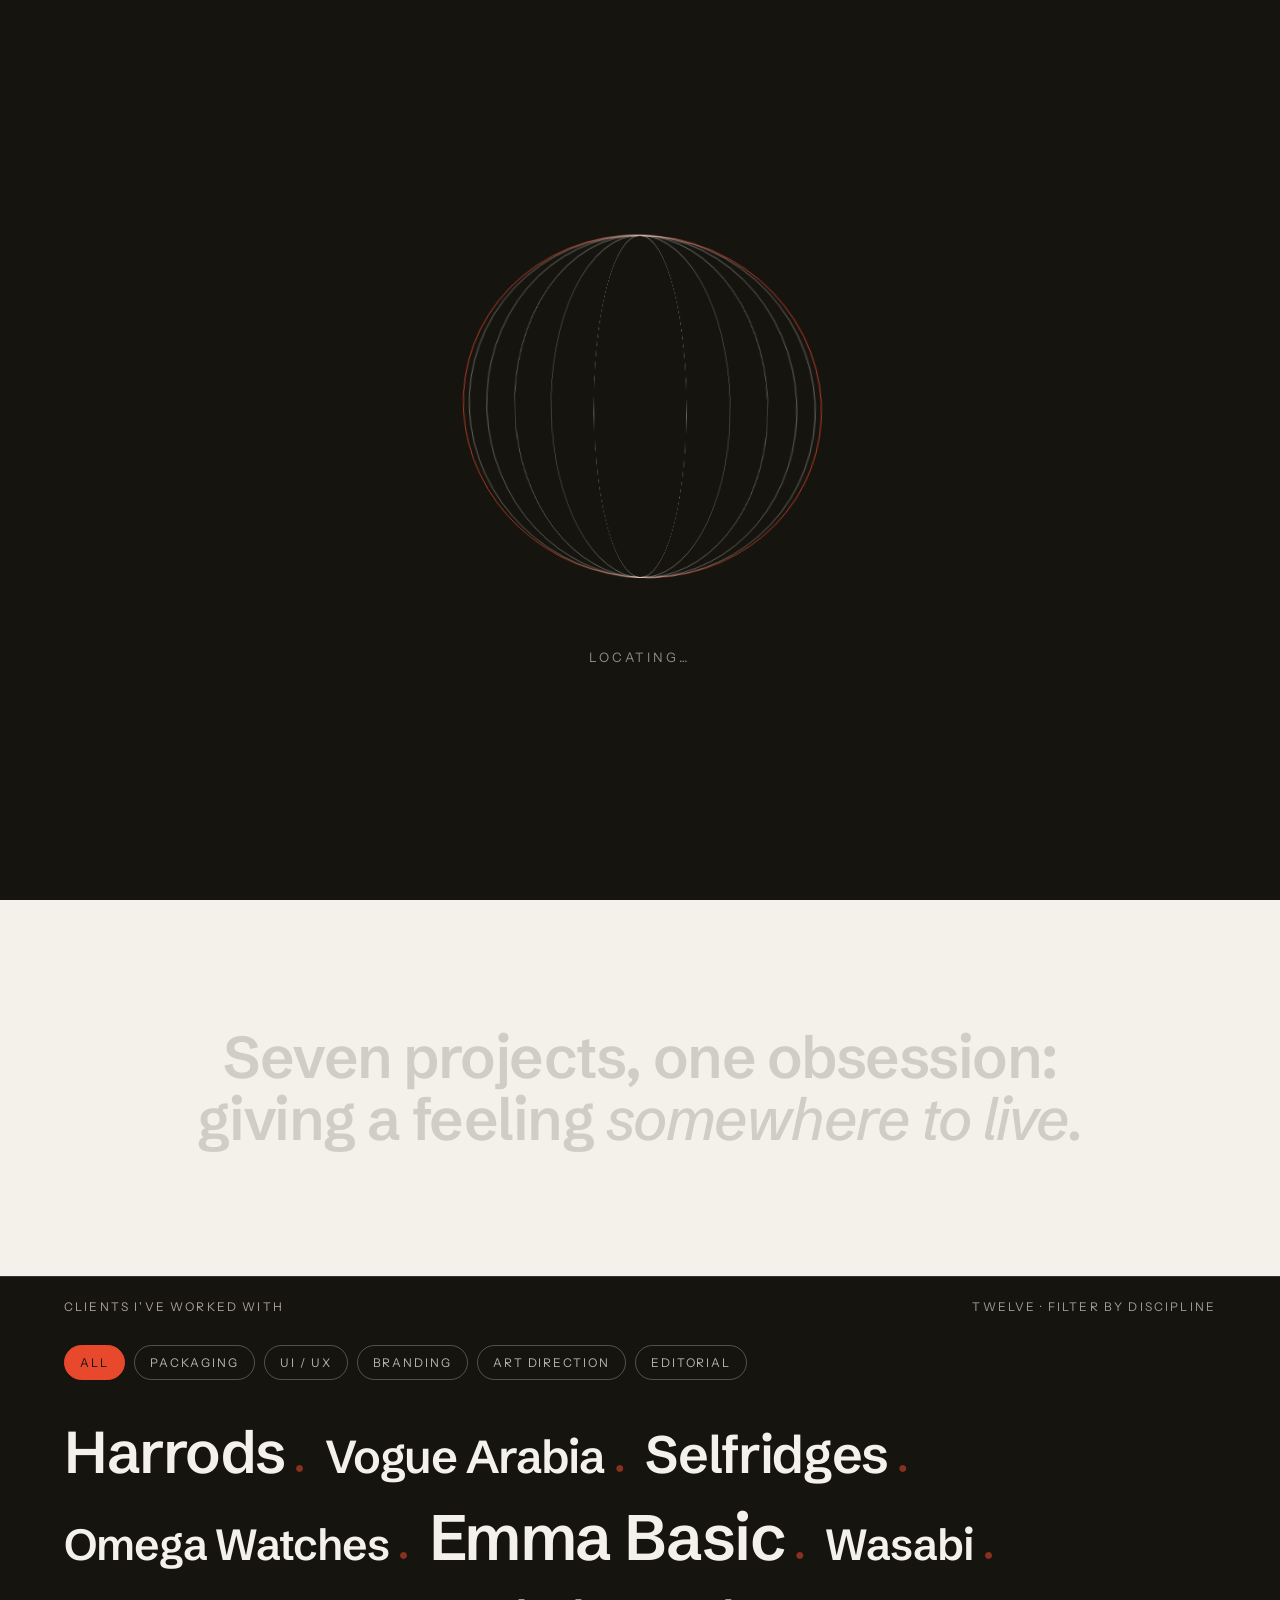
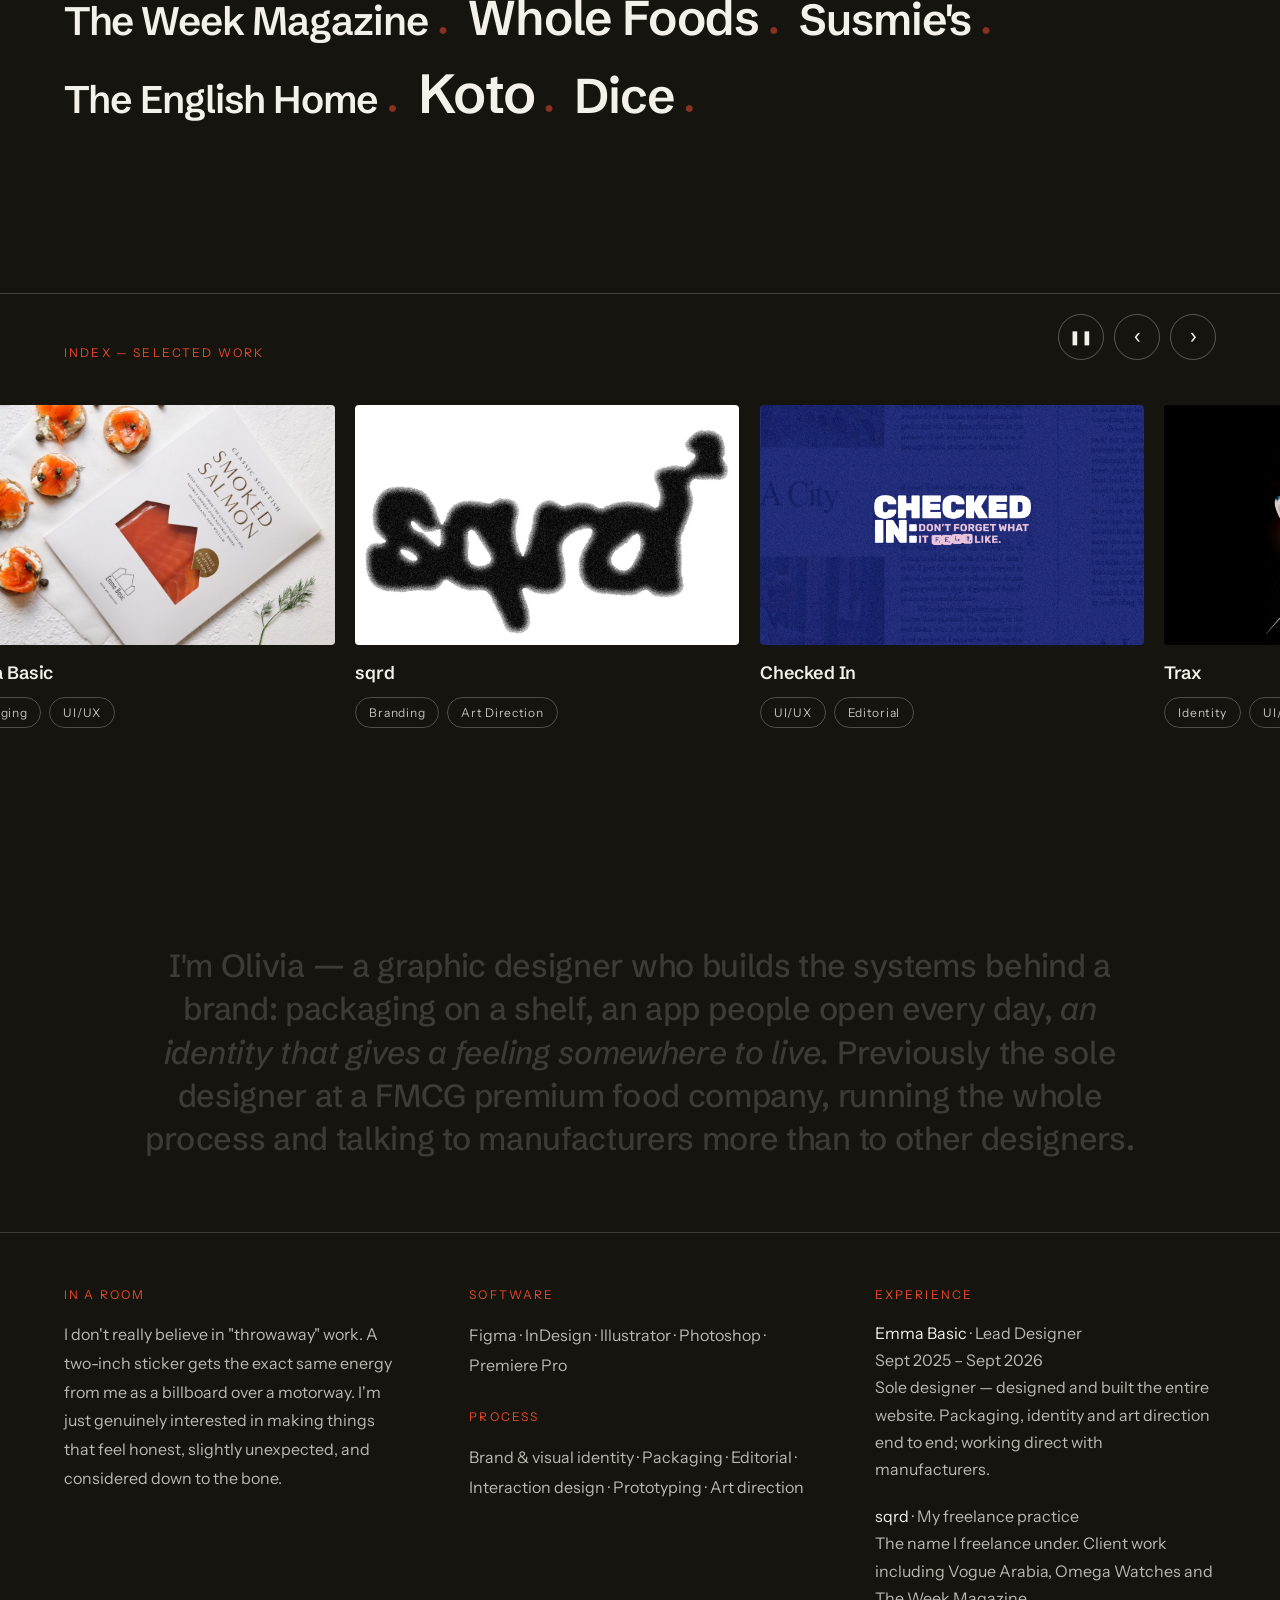
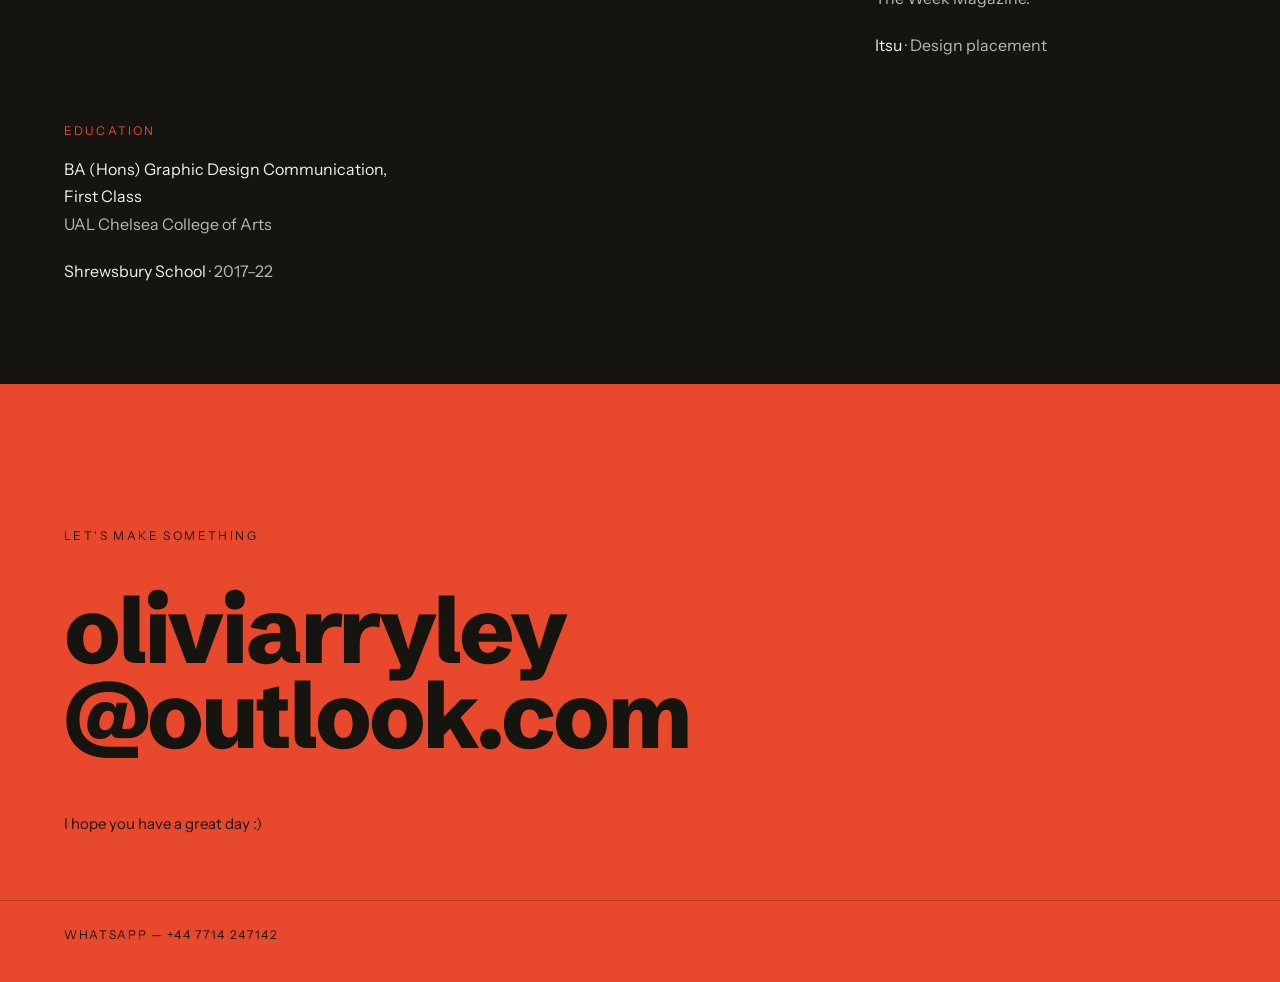
==== commit 4f90ef3e: "Add ON: Scaled Up cloud-logo cover image as thumbnail and opening figure New cover.png (the "ON: SCA" ====
--- a/index.html
+++ b/index.html
@@ -59,7 +59,7 @@
 
   .thumb-work{ background-color:#e7e2d6; background-image:url("Media/Checked%20In/Titlepage.png"); background-size:cover; background-position:center; }
   .thumb-p2{ background-color:#000000; background-image:url("Media/Trax/emblem.png"); background-size:contain; background-repeat:no-repeat; background-position:center; }
-  .thumb-p3{ background-color:#d8d2c4; background-image:url("[data-uri]"); background-size:cover; background-position:center; }
+  .thumb-p3{ background-color:#a9c3d6; background-image:url("[data-uri]"); background-size:cover; background-position:center; }
   .thumb-p4{ background-color:#cfc8b8; background-image:url("[data-uri]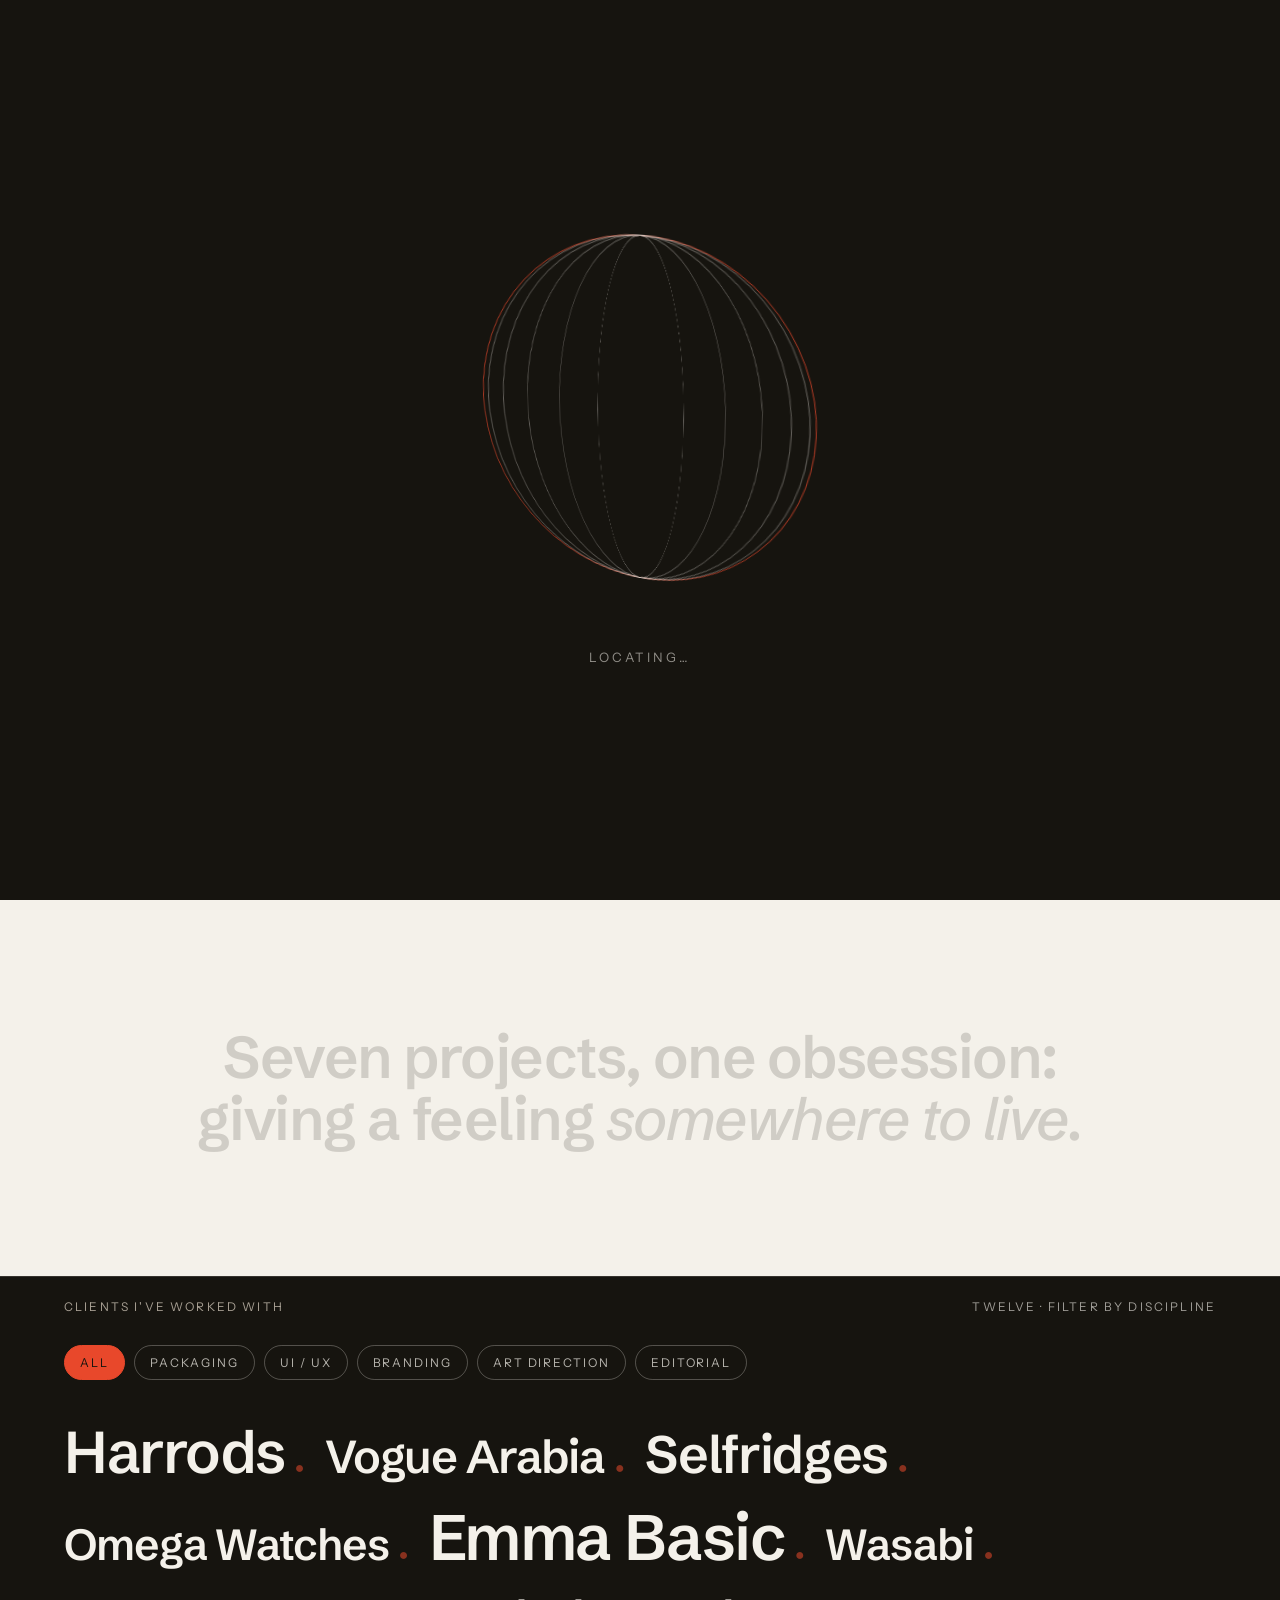
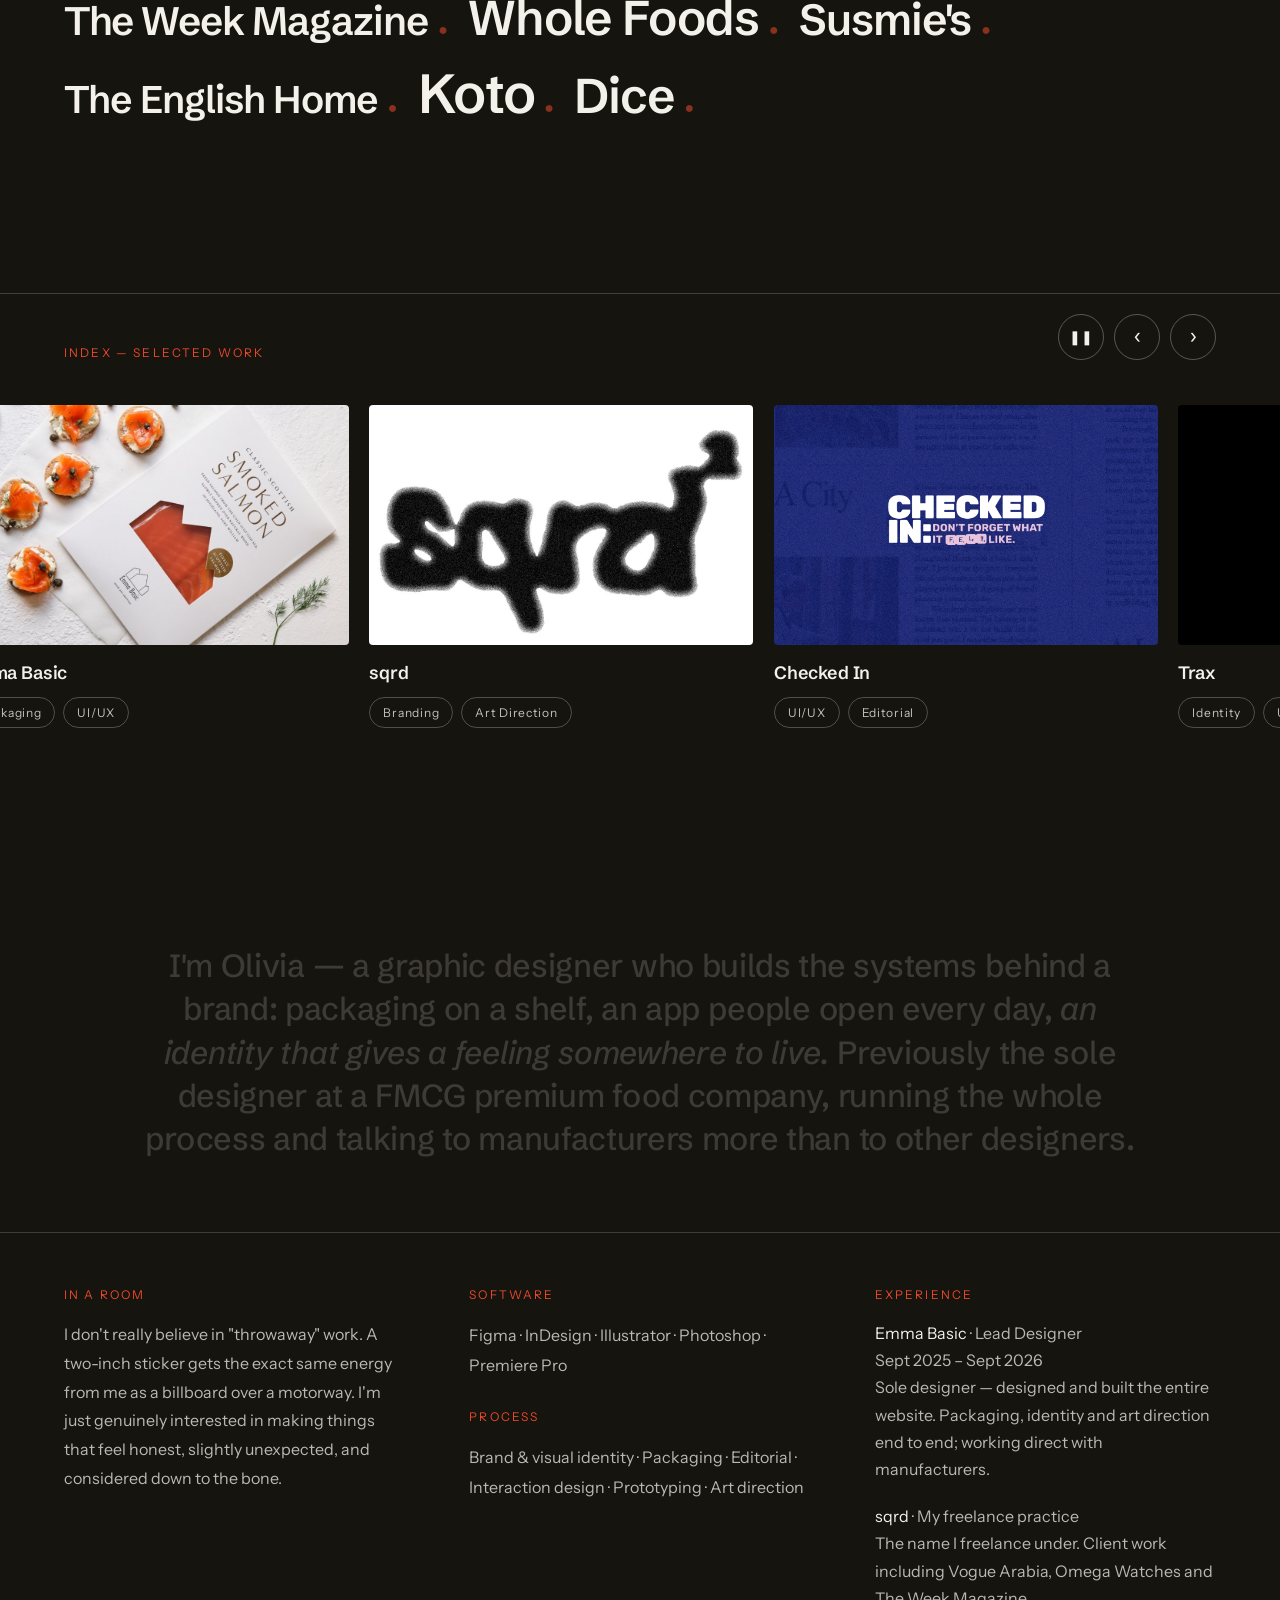
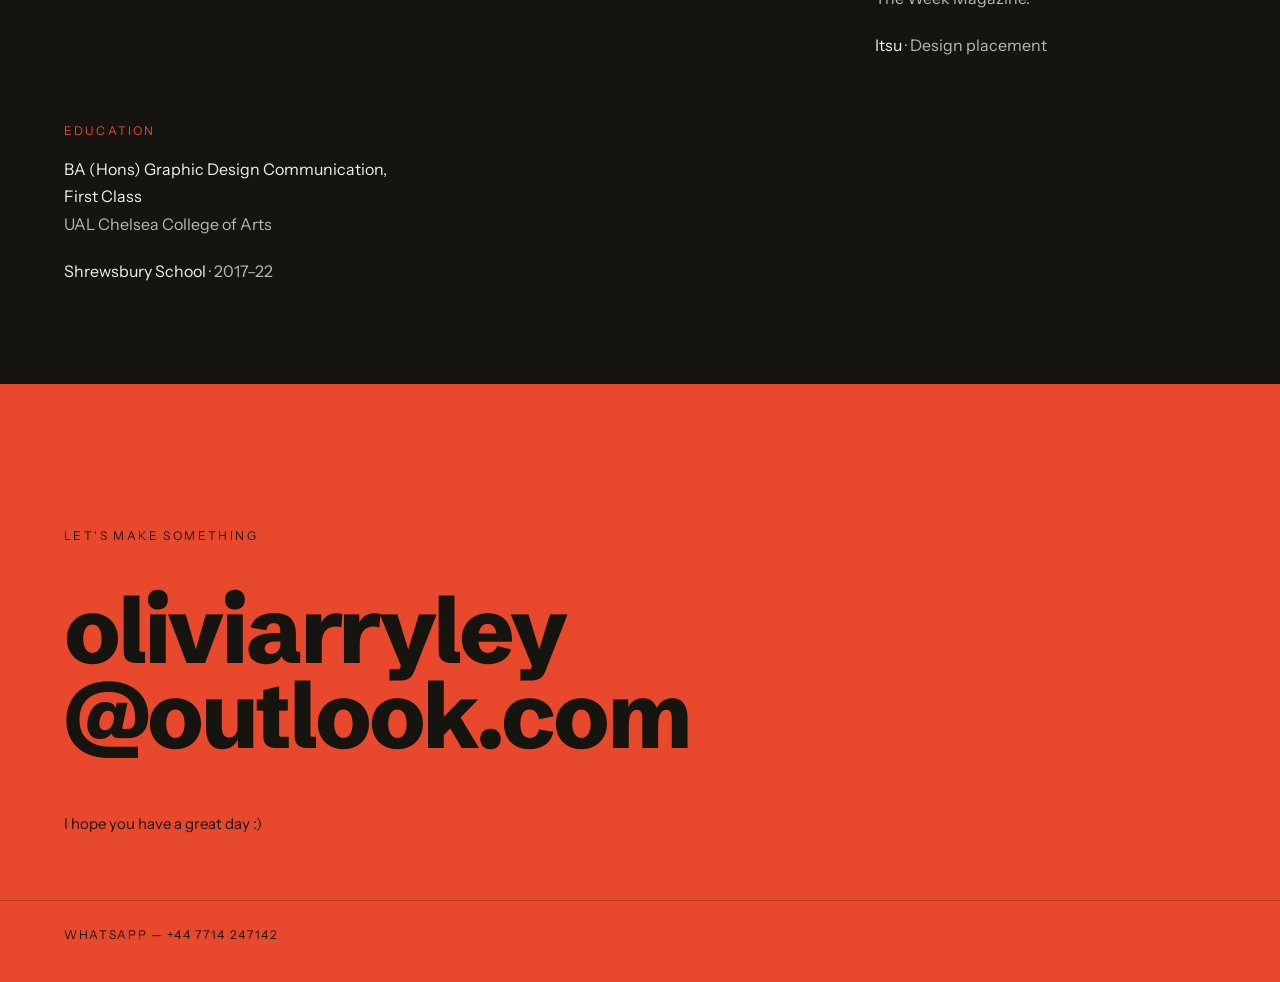
==== commit d7be4829: "Add "OR" browser tab icon site-wide Generated a small square favicon - ink background, "OR" in the p" ====
--- a/index.html
+++ b/index.html
@@ -4,6 +4,7 @@
 <meta charset="utf-8">
 <meta name="viewport" content="width=device-width, initial-scale=1">
 <title>Olivia Ryley — Graphic Designer</title>
+  <link rel="icon" type="image/png" href="[data-uri]">
 <meta name="description" content="Olivia Ryley — graphic designer working across digital systems, visual identity and artwork. Feeling, structured.">
 <link rel="preconnect" href="https://fonts.googleapis.com">
 <link rel="preconnect" href="https://fonts.gstatic.com" crossorigin>
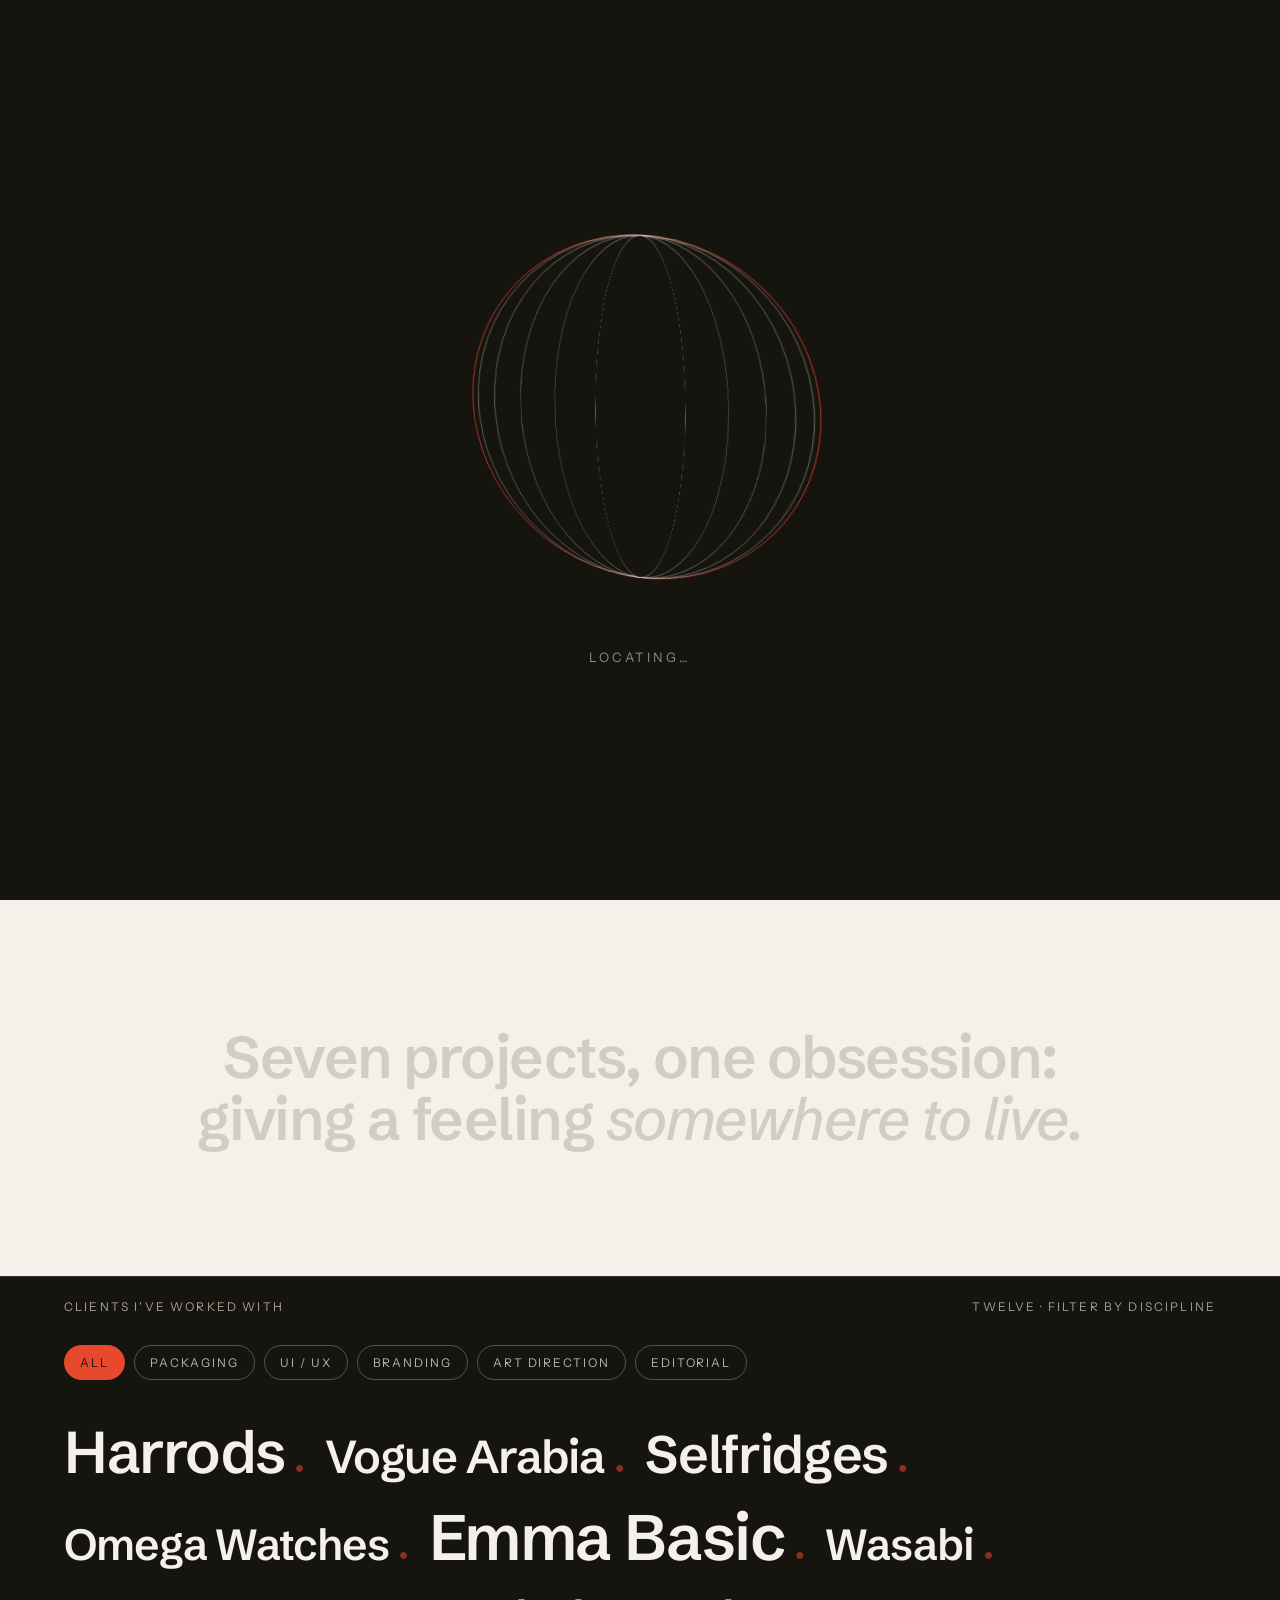
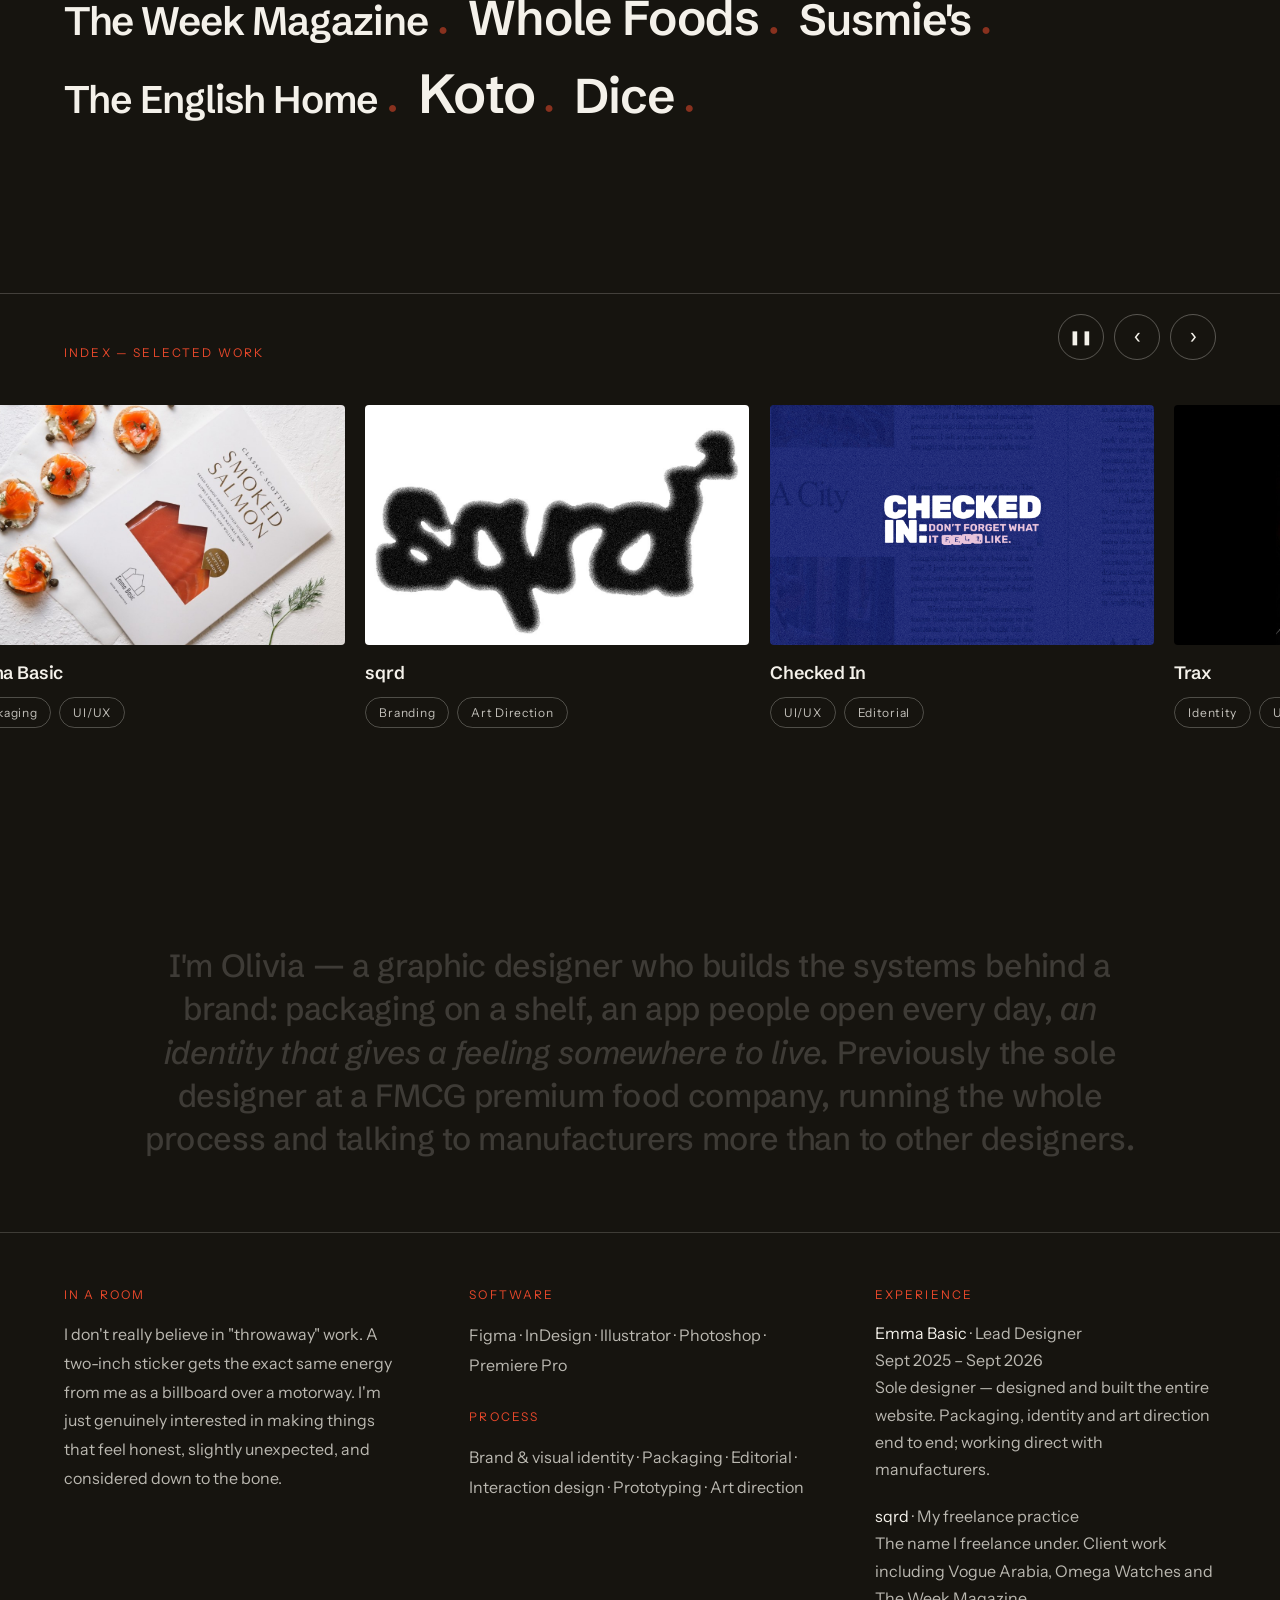
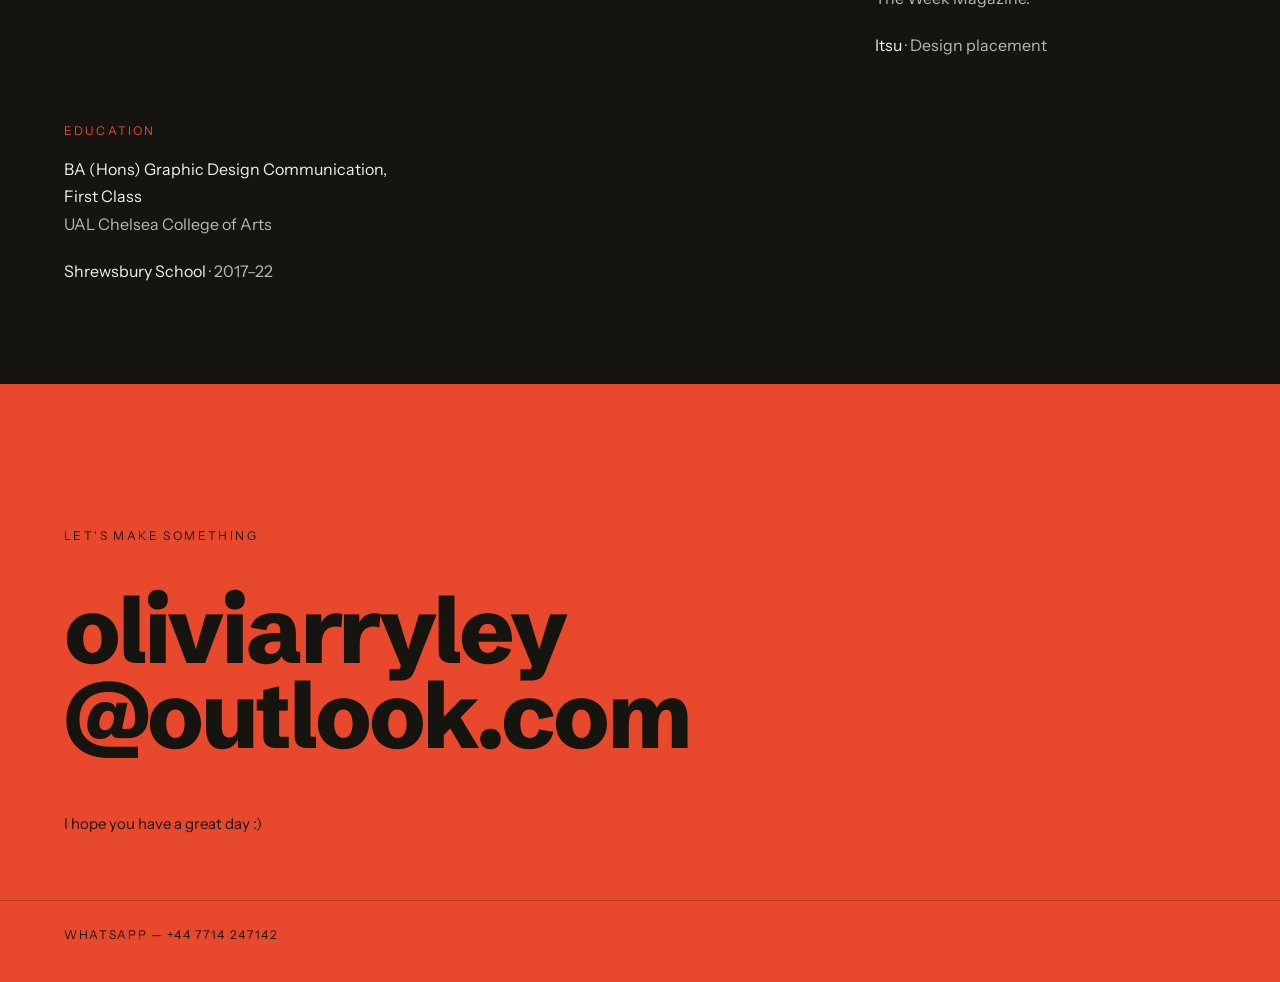
==== commit f8a46f1b: "Centre the loading-screen caption text explicitly on mobile The intro globe caption (Olivia Ryley - " ====
--- a/index.html
+++ b/index.html
@@ -330,7 +330,7 @@
         </span>
       </div>
     </div>
-    <div id="intro-cap" style="margin-top:clamp(30px,6vh,58px); font-family:'Instrument Sans',sans-serif; font-size:13px; letter-spacing:0.24em; text-transform:uppercase; color:rgba(244,241,234,0.55);">Locating…</div>
+    <div id="intro-cap" style="margin-top:clamp(30px,6vh,58px); font-family:'Instrument Sans',sans-serif; font-size:13px; letter-spacing:0.24em; text-transform:uppercase; color:rgba(244,241,234,0.55); text-align:center; max-width:88vw; padding:0 16px;">Locating…</div>
   </div>
 
   <nav style="position:fixed; top:0; left:0; right:0; z-index:150; display:flex; justify-content:space-between; align-items:center; padding:18px clamp(20px,5vw,80px); font-family:'Instrument Sans',sans-serif; font-size:13px; letter-spacing:0.04em; text-transform:uppercase; mix-blend-mode:difference; color:#f4f1ea;">
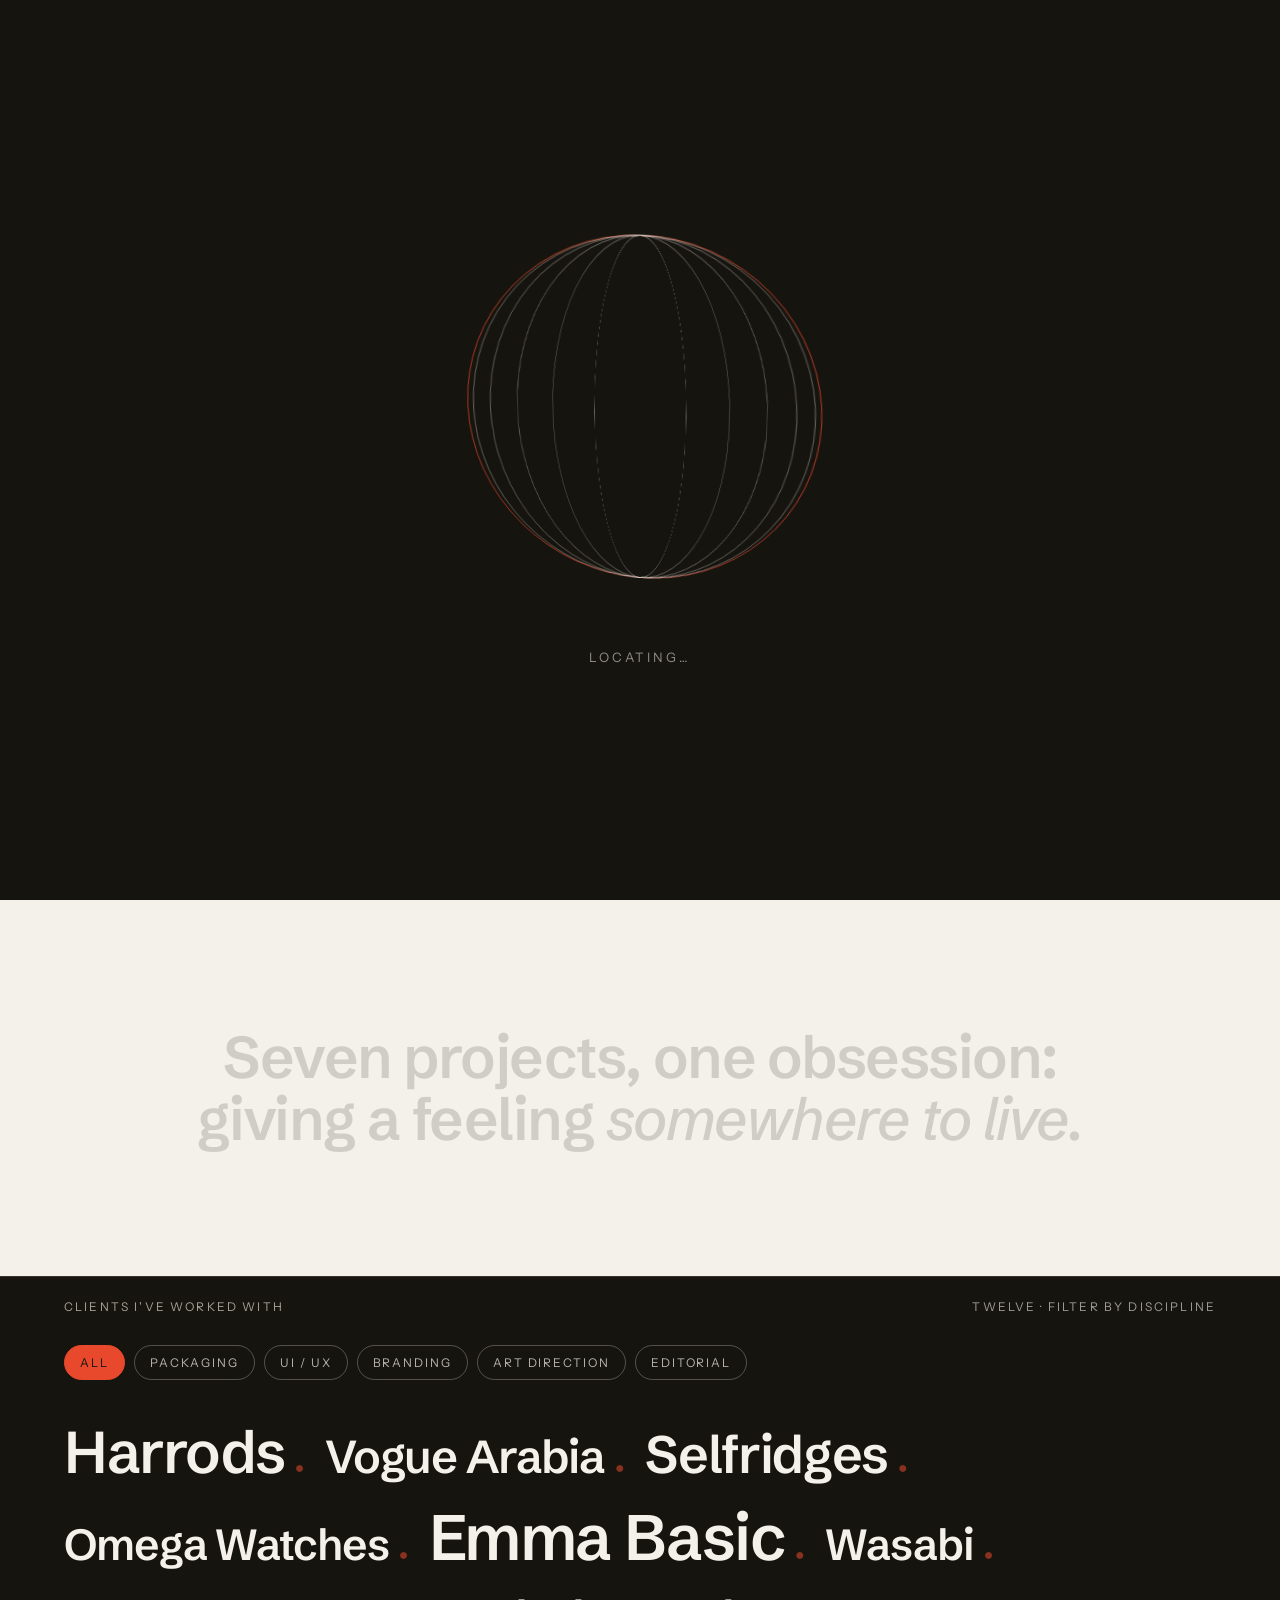
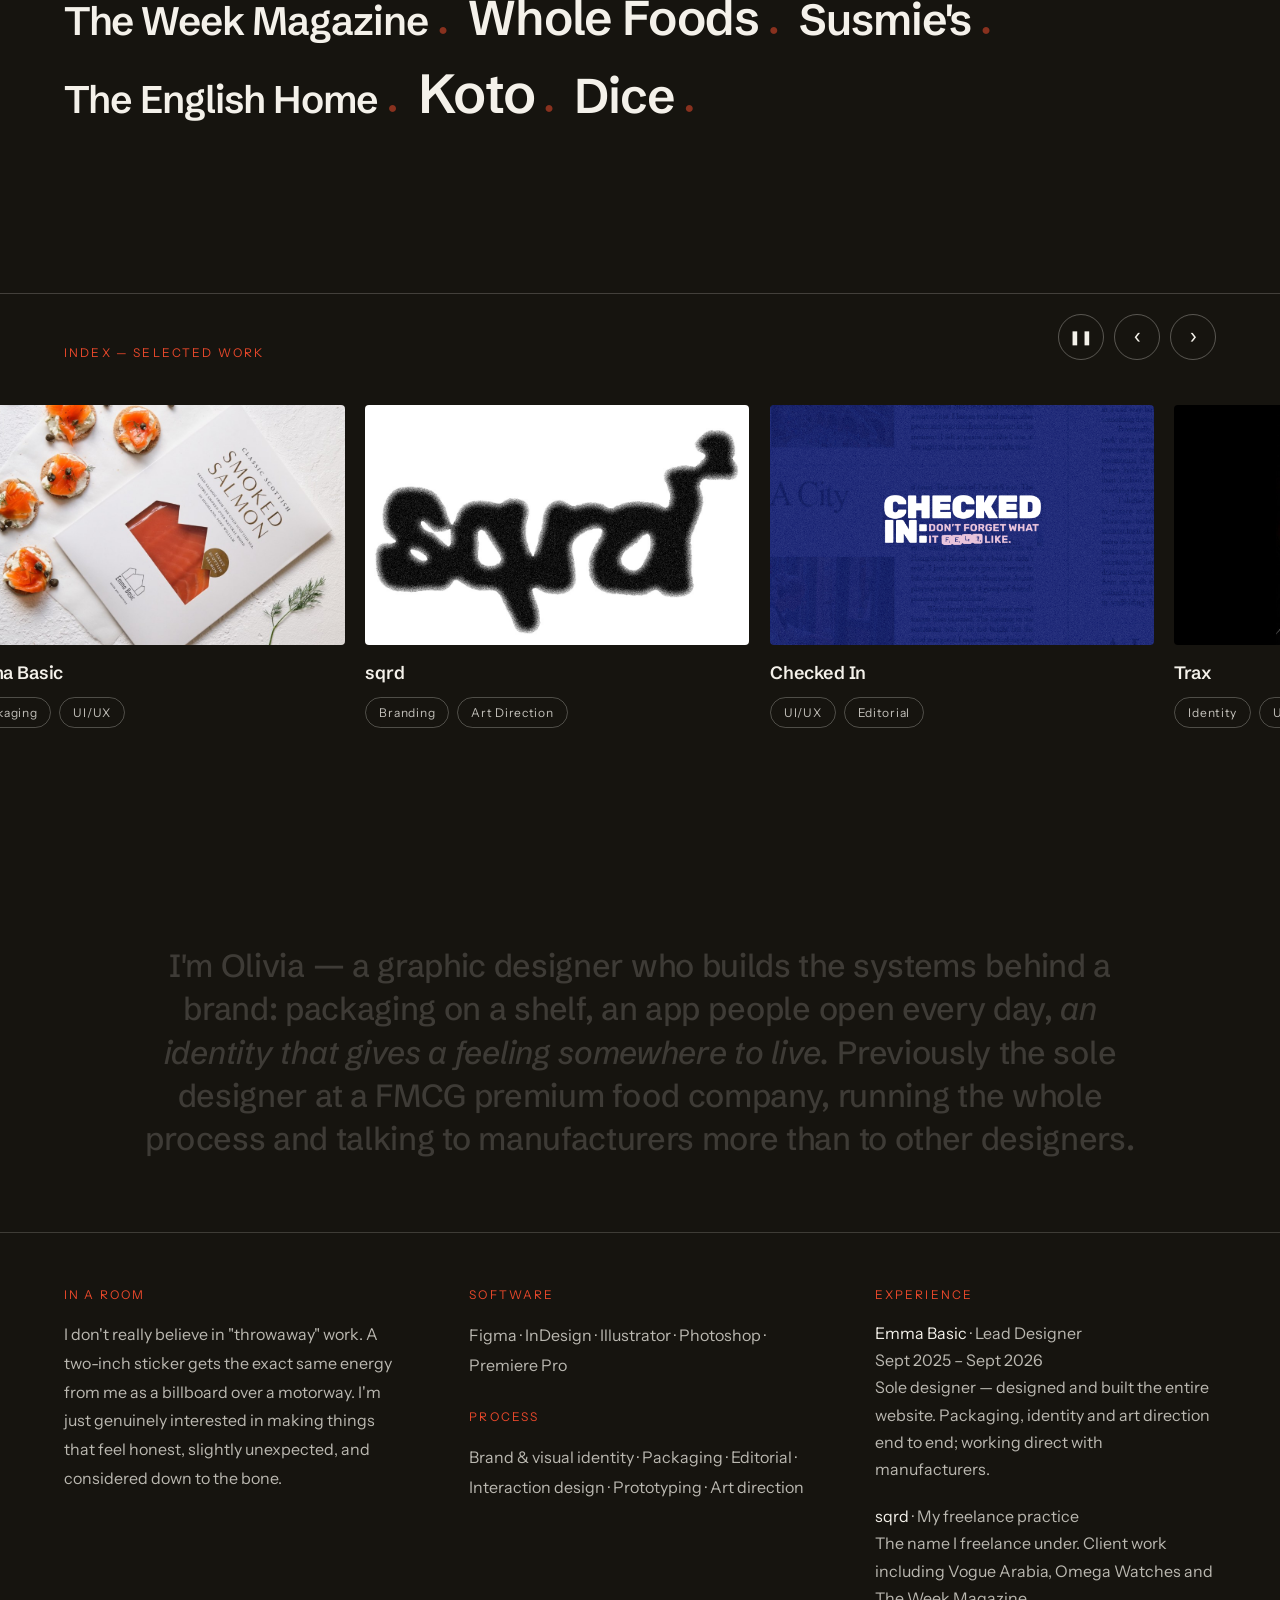
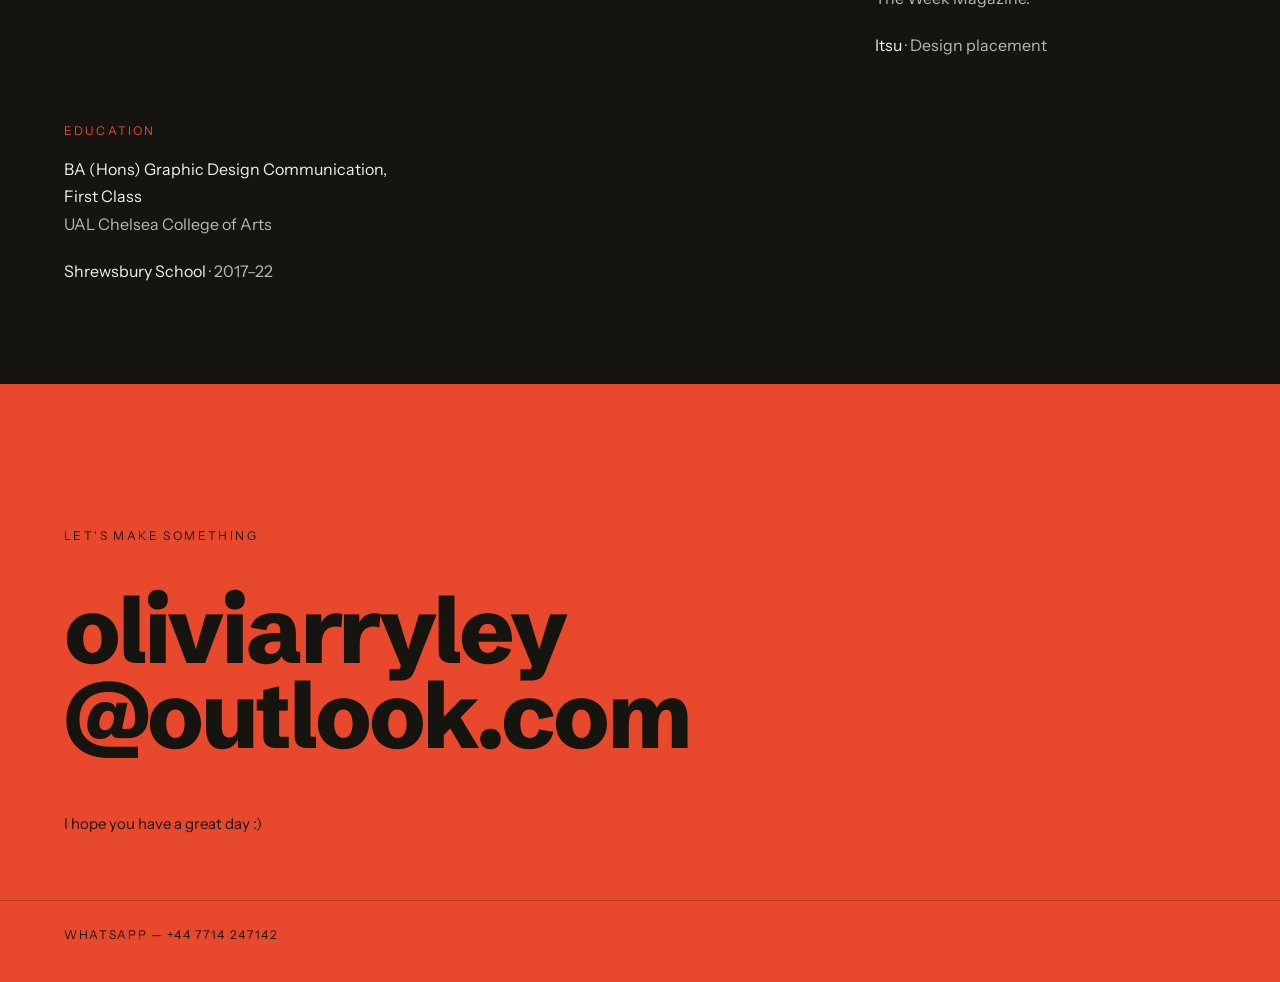
==== commit c6839348: "Remove exclamation mark from Contact me; drop em dashes from hero subline "Contact me!" is now "Cont" ====
--- a/index.html
+++ b/index.html
@@ -337,7 +337,7 @@
     <a href="#top" style="text-decoration:none; font-weight:600;">Olivia&nbsp;Ryley</a>
     <span style="display:flex; align-items:center; gap:clamp(16px,2.4vw,32px);">
       <a href="#about" style="text-decoration:none; opacity:0.8;">Info</a>
-      <a href="#contact" style="text-decoration:none; color:#e8482b; font-weight:600;">Contact&nbsp;me!</a>
+      <a href="#contact" style="text-decoration:none; color:#e8482b; font-weight:600;">Contact&nbsp;me</a>
     </span>
   </nav>
 
@@ -352,7 +352,7 @@
     </h1>
     <div id="hero-sub" style="margin-top:clamp(30px,5vh,56px); max-width:560px;">
       <p style="margin:0; font-family:'Instrument Sans',sans-serif; font-size:16px; line-height:1.7; color:rgba(244,241,234,0.72);">
-        I take what you can only feel — a brand's tone, an identity, the atmosphere of a space — and give it a structure to live in. Seven projects follow.
+        I take what you can only feel, a brand's tone, an identity, the atmosphere of a space, and give it a structure to live in. Seven projects follow.
       </p>
     </div>
   </section>
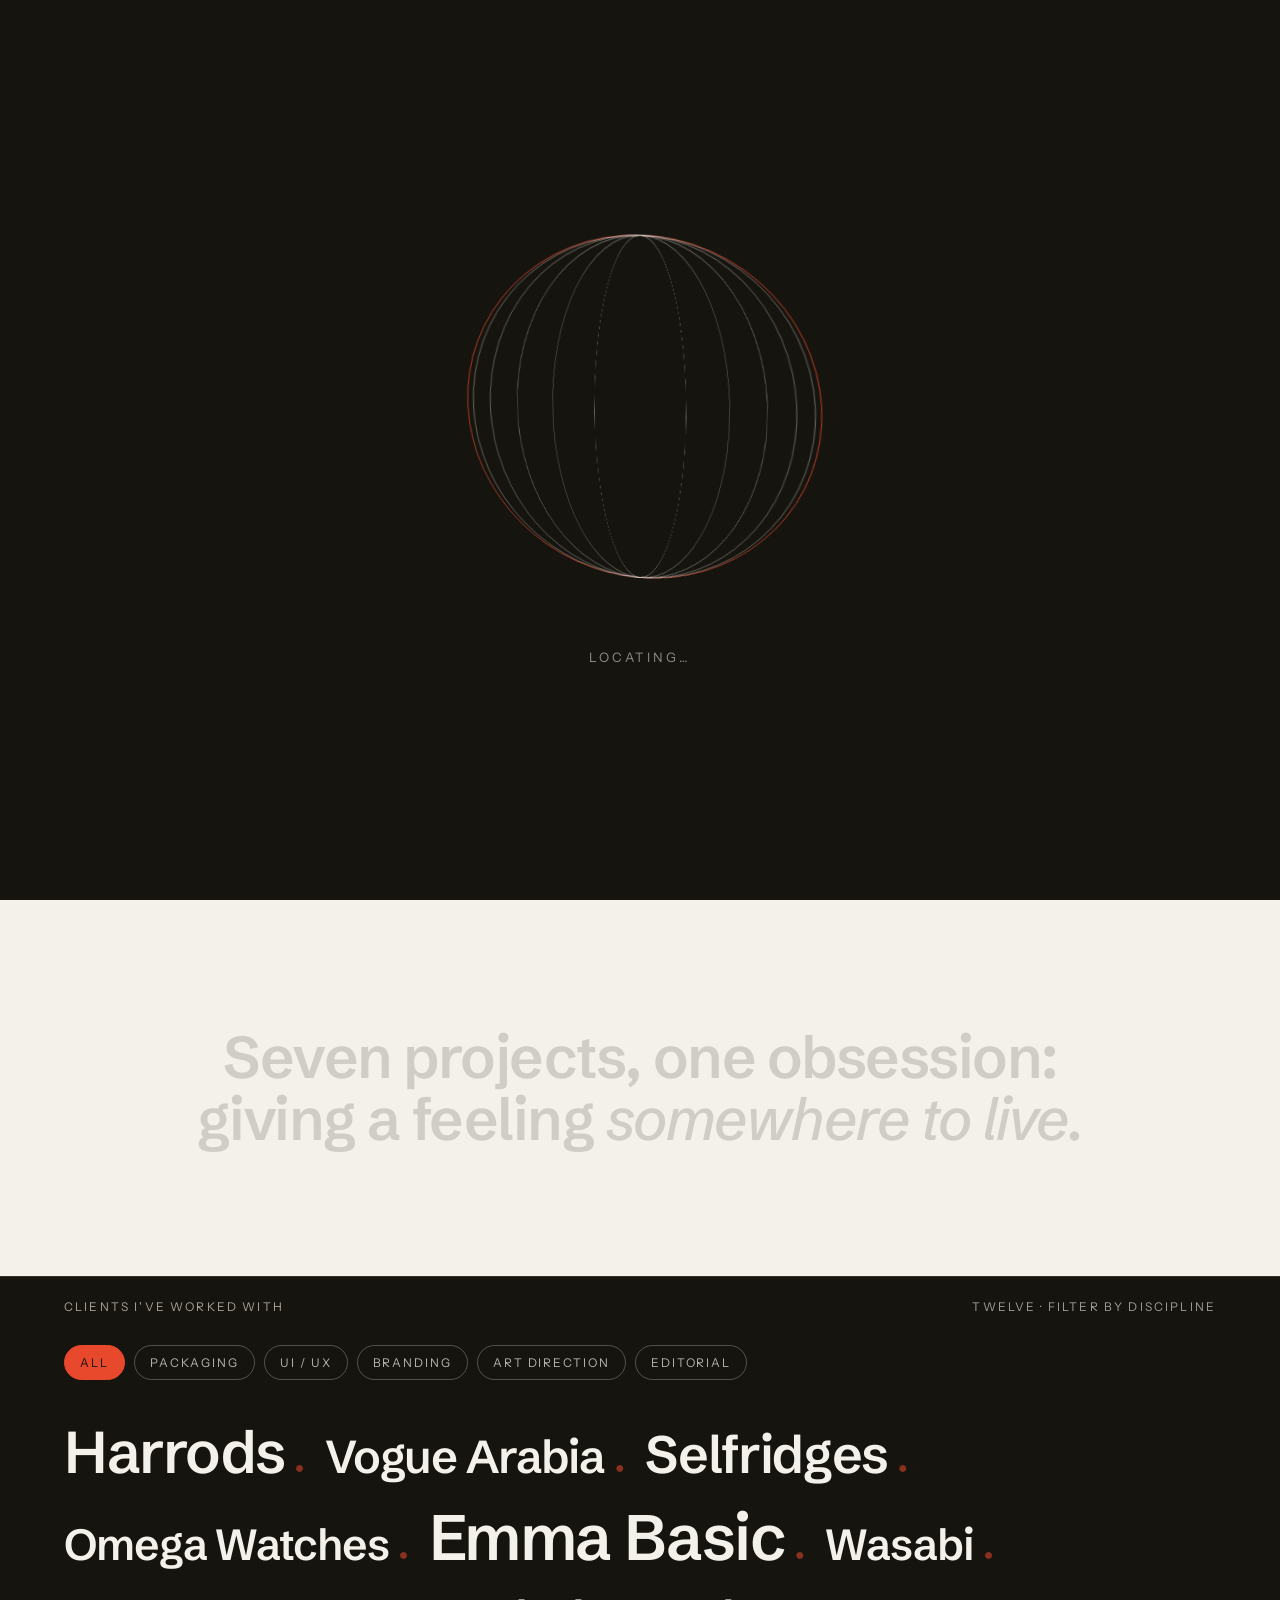
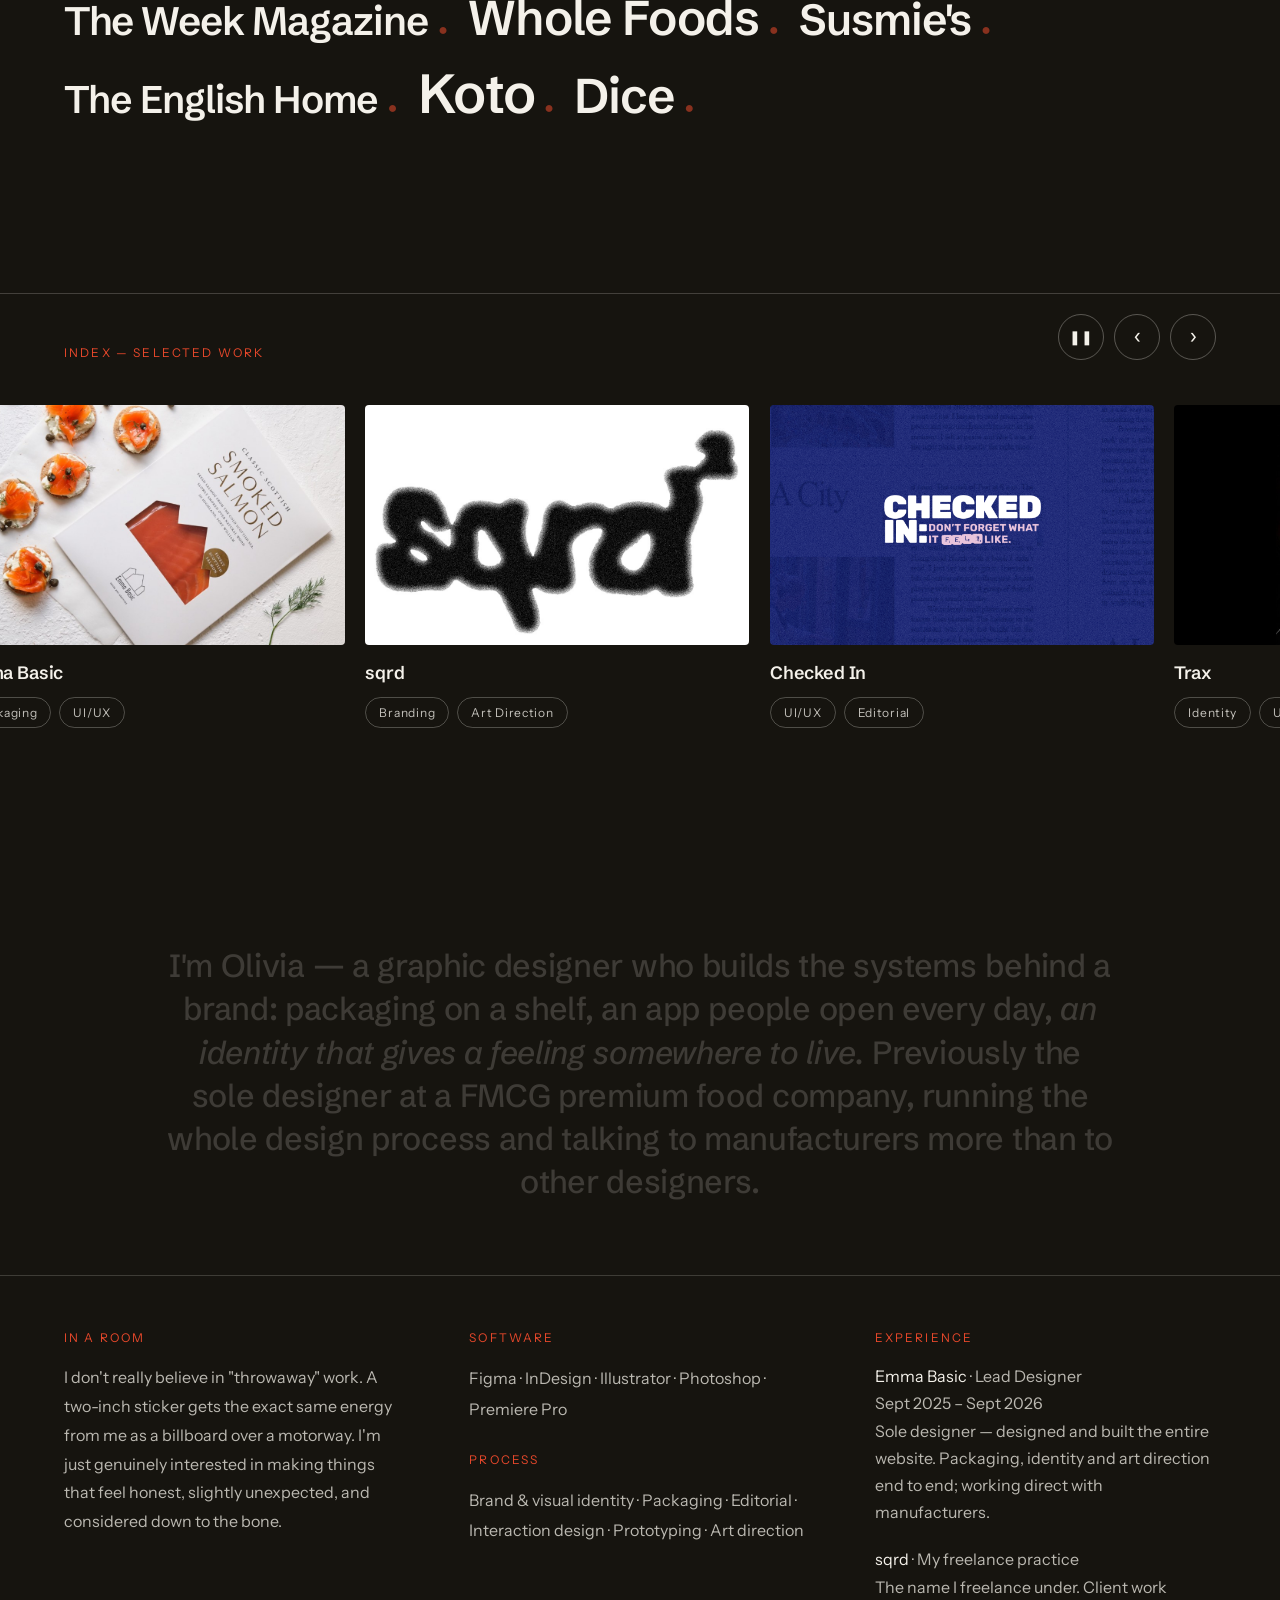
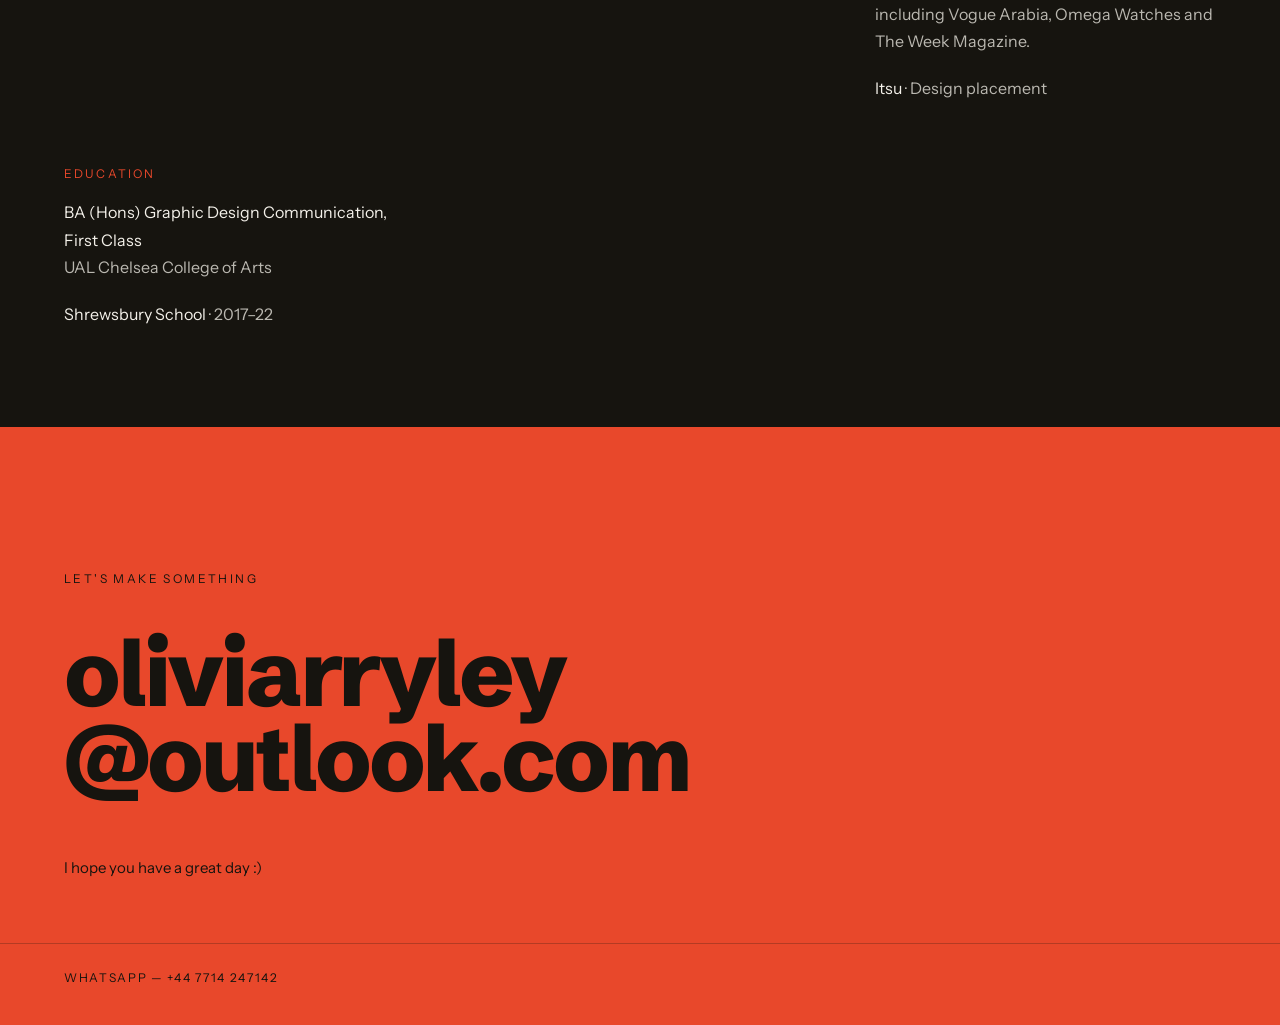
==== commit 42f0bb20: "Add "design" before "process" in homepage About paragraph Co-Authored-By: Claude Sonnet 5 <noreply@a" ====
--- a/index.html
+++ b/index.html
@@ -433,7 +433,7 @@
   <!-- ============================================================ -->
   <section id="about" style="background:#16140f; color:#f4f1ea;">
     <div data-reveal style="opacity:0; transform:translateY(36px); max-width:1400px; margin:0 auto; padding:clamp(80px,14vh,170px) clamp(20px,5vw,80px) clamp(50px,8vh,90px);">
-      <p data-scrolltext data-dim="rgba(244,241,234,0.18)" style="margin:0 auto; max-width:1000px; text-align:center; font-weight:500; font-size:clamp(20px,2.6vw,32px); line-height:1.35; letter-spacing:-0.01em;"><span class="stw" data-lit="#f4f1ea" style="color:rgba(244,241,234,0.18);">I'm</span> <span class="stw" data-lit="#f4f1ea" style="color:rgba(244,241,234,0.18);">Olivia</span> <span class="stw" data-lit="#f4f1ea" style="color:rgba(244,241,234,0.18);">—</span> <span class="stw" data-lit="#f4f1ea" style="color:rgba(244,241,234,0.18);">a</span> <span class="stw" data-lit="#f4f1ea" style="color:rgba(244,241,234,0.18);">graphic</span> <span class="stw" data-lit="#f4f1ea" style="color:rgba(244,241,234,0.18);">designer</span> <span class="stw" data-lit="#f4f1ea" style="color:rgba(244,241,234,0.18);">who</span> <span class="stw" data-lit="#f4f1ea" style="color:rgba(244,241,234,0.18);">builds</span> <span class="stw" data-lit="#f4f1ea" style="color:rgba(244,241,234,0.18);">the</span> <span class="stw" data-lit="#f4f1ea" style="color:rgba(244,241,234,0.18);">systems</span> <span class="stw" data-lit="#f4f1ea" style="color:rgba(244,241,234,0.18);">behind</span> <span class="stw" data-lit="#f4f1ea" style="color:rgba(244,241,234,0.18);">a</span> <span class="stw" data-lit="#f4f1ea" style="color:rgba(244,241,234,0.18);">brand:</span> <span class="stw" data-lit="#f4f1ea" style="color:rgba(244,241,234,0.18);">packaging</span> <span class="stw" data-lit="#f4f1ea" style="color:rgba(244,241,234,0.18);">on</span> <span class="stw" data-lit="#f4f1ea" style="color:rgba(244,241,234,0.18);">a</span> <span class="stw" data-lit="#f4f1ea" style="color:rgba(244,241,234,0.18);">shelf,</span> <span class="stw" data-lit="#f4f1ea" style="color:rgba(244,241,234,0.18);">an</span> <span class="stw" data-lit="#f4f1ea" style="color:rgba(244,241,234,0.18);">app</span> <span class="stw" data-lit="#f4f1ea" style="color:rgba(244,241,234,0.18);">people</span> <span class="stw" data-lit="#f4f1ea" style="color:rgba(244,241,234,0.18);">open</span> <span class="stw" data-lit="#f4f1ea" style="color:rgba(244,241,234,0.18);">every</span> <span class="stw" data-lit="#f4f1ea" style="color:rgba(244,241,234,0.18);">day,</span> <span class="stw" data-lit="#e8482b" style="color:rgba(244,241,234,0.18); font-style:italic; font-weight:500;">an</span> <span class="stw" data-lit="#e8482b" style="color:rgba(244,241,234,0.18); font-style:italic; font-weight:500;">identity</span> <span class="stw" data-lit="#e8482b" style="color:rgba(244,241,234,0.18); font-style:italic; font-weight:500;">that</span> <span class="stw" data-lit="#e8482b" style="color:rgba(244,241,234,0.18); font-style:italic; font-weight:500;">gives</span> <span class="stw" data-lit="#e8482b" style="color:rgba(244,241,234,0.18); font-style:italic; font-weight:500;">a</span> <span class="stw" data-lit="#e8482b" style="color:rgba(244,241,234,0.18); font-style:italic; font-weight:500;">feeling</span> <span class="stw" data-lit="#e8482b" style="color:rgba(244,241,234,0.18); font-style:italic; font-weight:500;">somewhere</span> <span class="stw" data-lit="#e8482b" style="color:rgba(244,241,234,0.18); font-style:italic; font-weight:500;">to</span> <span class="stw" data-lit="#e8482b" style="color:rgba(244,241,234,0.18); font-style:italic; font-weight:500;">live.</span> <span class="stw" data-lit="#f4f1ea" style="color:rgba(244,241,234,0.18);">Previously</span> <span class="stw" data-lit="#f4f1ea" style="color:rgba(244,241,234,0.18);">the</span> <span class="stw" data-lit="#f4f1ea" style="color:rgba(244,241,234,0.18);">sole</span> <span class="stw" data-lit="#f4f1ea" style="color:rgba(244,241,234,0.18);">designer</span> <span class="stw" data-lit="#f4f1ea" style="color:rgba(244,241,234,0.18);">at</span> <span class="stw" data-lit="#f4f1ea" style="color:rgba(244,241,234,0.18);">a</span> <span class="stw" data-lit="#f4f1ea" style="color:rgba(244,241,234,0.18);">FMCG</span> <span class="stw" data-lit="#f4f1ea" style="color:rgba(244,241,234,0.18);">premium</span> <span class="stw" data-lit="#f4f1ea" style="color:rgba(244,241,234,0.18);">food</span> <span class="stw" data-lit="#f4f1ea" style="color:rgba(244,241,234,0.18);">company,</span> <span class="stw" data-lit="#f4f1ea" style="color:rgba(244,241,234,0.18);">running</span> <span class="stw" data-lit="#f4f1ea" style="color:rgba(244,241,234,0.18);">the</span> <span class="stw" data-lit="#f4f1ea" style="color:rgba(244,241,234,0.18);">whole</span> <span class="stw" data-lit="#f4f1ea" style="color:rgba(244,241,234,0.18);">process</span> <span class="stw" data-lit="#f4f1ea" style="color:rgba(244,241,234,0.18);">and</span> <span class="stw" data-lit="#f4f1ea" style="color:rgba(244,241,234,0.18);">talking</span> <span class="stw" data-lit="#f4f1ea" style="color:rgba(244,241,234,0.18);">to</span> <span class="stw" data-lit="#f4f1ea" style="color:rgba(244,241,234,0.18);">manufacturers</span> <span class="stw" data-lit="#f4f1ea" style="color:rgba(244,241,234,0.18);">more</span> <span class="stw" data-lit="#f4f1ea" style="color:rgba(244,241,234,0.18);">than</span> <span class="stw" data-lit="#f4f1ea" style="color:rgba(244,241,234,0.18);">to</span> <span class="stw" data-lit="#f4f1ea" style="color:rgba(244,241,234,0.18);">other</span> <span class="stw" data-lit="#f4f1ea" style="color:rgba(244,241,234,0.18);">designers.</span></p>
+      <p data-scrolltext data-dim="rgba(244,241,234,0.18)" style="margin:0 auto; max-width:1000px; text-align:center; font-weight:500; font-size:clamp(20px,2.6vw,32px); line-height:1.35; letter-spacing:-0.01em;"><span class="stw" data-lit="#f4f1ea" style="color:rgba(244,241,234,0.18);">I'm</span> <span class="stw" data-lit="#f4f1ea" style="color:rgba(244,241,234,0.18);">Olivia</span> <span class="stw" data-lit="#f4f1ea" style="color:rgba(244,241,234,0.18);">—</span> <span class="stw" data-lit="#f4f1ea" style="color:rgba(244,241,234,0.18);">a</span> <span class="stw" data-lit="#f4f1ea" style="color:rgba(244,241,234,0.18);">graphic</span> <span class="stw" data-lit="#f4f1ea" style="color:rgba(244,241,234,0.18);">designer</span> <span class="stw" data-lit="#f4f1ea" style="color:rgba(244,241,234,0.18);">who</span> <span class="stw" data-lit="#f4f1ea" style="color:rgba(244,241,234,0.18);">builds</span> <span class="stw" data-lit="#f4f1ea" style="color:rgba(244,241,234,0.18);">the</span> <span class="stw" data-lit="#f4f1ea" style="color:rgba(244,241,234,0.18);">systems</span> <span class="stw" data-lit="#f4f1ea" style="color:rgba(244,241,234,0.18);">behind</span> <span class="stw" data-lit="#f4f1ea" style="color:rgba(244,241,234,0.18);">a</span> <span class="stw" data-lit="#f4f1ea" style="color:rgba(244,241,234,0.18);">brand:</span> <span class="stw" data-lit="#f4f1ea" style="color:rgba(244,241,234,0.18);">packaging</span> <span class="stw" data-lit="#f4f1ea" style="color:rgba(244,241,234,0.18);">on</span> <span class="stw" data-lit="#f4f1ea" style="color:rgba(244,241,234,0.18);">a</span> <span class="stw" data-lit="#f4f1ea" style="color:rgba(244,241,234,0.18);">shelf,</span> <span class="stw" data-lit="#f4f1ea" style="color:rgba(244,241,234,0.18);">an</span> <span class="stw" data-lit="#f4f1ea" style="color:rgba(244,241,234,0.18);">app</span> <span class="stw" data-lit="#f4f1ea" style="color:rgba(244,241,234,0.18);">people</span> <span class="stw" data-lit="#f4f1ea" style="color:rgba(244,241,234,0.18);">open</span> <span class="stw" data-lit="#f4f1ea" style="color:rgba(244,241,234,0.18);">every</span> <span class="stw" data-lit="#f4f1ea" style="color:rgba(244,241,234,0.18);">day,</span> <span class="stw" data-lit="#e8482b" style="color:rgba(244,241,234,0.18); font-style:italic; font-weight:500;">an</span> <span class="stw" data-lit="#e8482b" style="color:rgba(244,241,234,0.18); font-style:italic; font-weight:500;">identity</span> <span class="stw" data-lit="#e8482b" style="color:rgba(244,241,234,0.18); font-style:italic; font-weight:500;">that</span> <span class="stw" data-lit="#e8482b" style="color:rgba(244,241,234,0.18); font-style:italic; font-weight:500;">gives</span> <span class="stw" data-lit="#e8482b" style="color:rgba(244,241,234,0.18); font-style:italic; font-weight:500;">a</span> <span class="stw" data-lit="#e8482b" style="color:rgba(244,241,234,0.18); font-style:italic; font-weight:500;">feeling</span> <span class="stw" data-lit="#e8482b" style="color:rgba(244,241,234,0.18); font-style:italic; font-weight:500;">somewhere</span> <span class="stw" data-lit="#e8482b" style="color:rgba(244,241,234,0.18); font-style:italic; font-weight:500;">to</span> <span class="stw" data-lit="#e8482b" style="color:rgba(244,241,234,0.18); font-style:italic; font-weight:500;">live.</span> <span class="stw" data-lit="#f4f1ea" style="color:rgba(244,241,234,0.18);">Previously</span> <span class="stw" data-lit="#f4f1ea" style="color:rgba(244,241,234,0.18);">the</span> <span class="stw" data-lit="#f4f1ea" style="color:rgba(244,241,234,0.18);">sole</span> <span class="stw" data-lit="#f4f1ea" style="color:rgba(244,241,234,0.18);">designer</span> <span class="stw" data-lit="#f4f1ea" style="color:rgba(244,241,234,0.18);">at</span> <span class="stw" data-lit="#f4f1ea" style="color:rgba(244,241,234,0.18);">a</span> <span class="stw" data-lit="#f4f1ea" style="color:rgba(244,241,234,0.18);">FMCG</span> <span class="stw" data-lit="#f4f1ea" style="color:rgba(244,241,234,0.18);">premium</span> <span class="stw" data-lit="#f4f1ea" style="color:rgba(244,241,234,0.18);">food</span> <span class="stw" data-lit="#f4f1ea" style="color:rgba(244,241,234,0.18);">company,</span> <span class="stw" data-lit="#f4f1ea" style="color:rgba(244,241,234,0.18);">running</span> <span class="stw" data-lit="#f4f1ea" style="color:rgba(244,241,234,0.18);">the</span> <span class="stw" data-lit="#f4f1ea" style="color:rgba(244,241,234,0.18);">whole</span> <span class="stw" data-lit="#f4f1ea" style="color:rgba(244,241,234,0.18);">design</span> <span class="stw" data-lit="#f4f1ea" style="color:rgba(244,241,234,0.18);">process</span> <span class="stw" data-lit="#f4f1ea" style="color:rgba(244,241,234,0.18);">and</span> <span class="stw" data-lit="#f4f1ea" style="color:rgba(244,241,234,0.18);">talking</span> <span class="stw" data-lit="#f4f1ea" style="color:rgba(244,241,234,0.18);">to</span> <span class="stw" data-lit="#f4f1ea" style="color:rgba(244,241,234,0.18);">manufacturers</span> <span class="stw" data-lit="#f4f1ea" style="color:rgba(244,241,234,0.18);">more</span> <span class="stw" data-lit="#f4f1ea" style="color:rgba(244,241,234,0.18);">than</span> <span class="stw" data-lit="#f4f1ea" style="color:rgba(244,241,234,0.18);">to</span> <span class="stw" data-lit="#f4f1ea" style="color:rgba(244,241,234,0.18);">other</span> <span class="stw" data-lit="#f4f1ea" style="color:rgba(244,241,234,0.18);">designers.</span></p>
     </div>
 
     <div data-reveal style="opacity:0; transform:translateY(36px); max-width:1400px; margin:0 auto; padding:0 clamp(20px,5vw,80px) clamp(70px,11vh,130px); display:grid; grid-template-columns:repeat(auto-fit,minmax(260px,1fr)); gap:clamp(34px,5vw,70px); border-top:1px solid rgba(244,241,234,0.18); padding-top:clamp(40px,6vh,70px);">
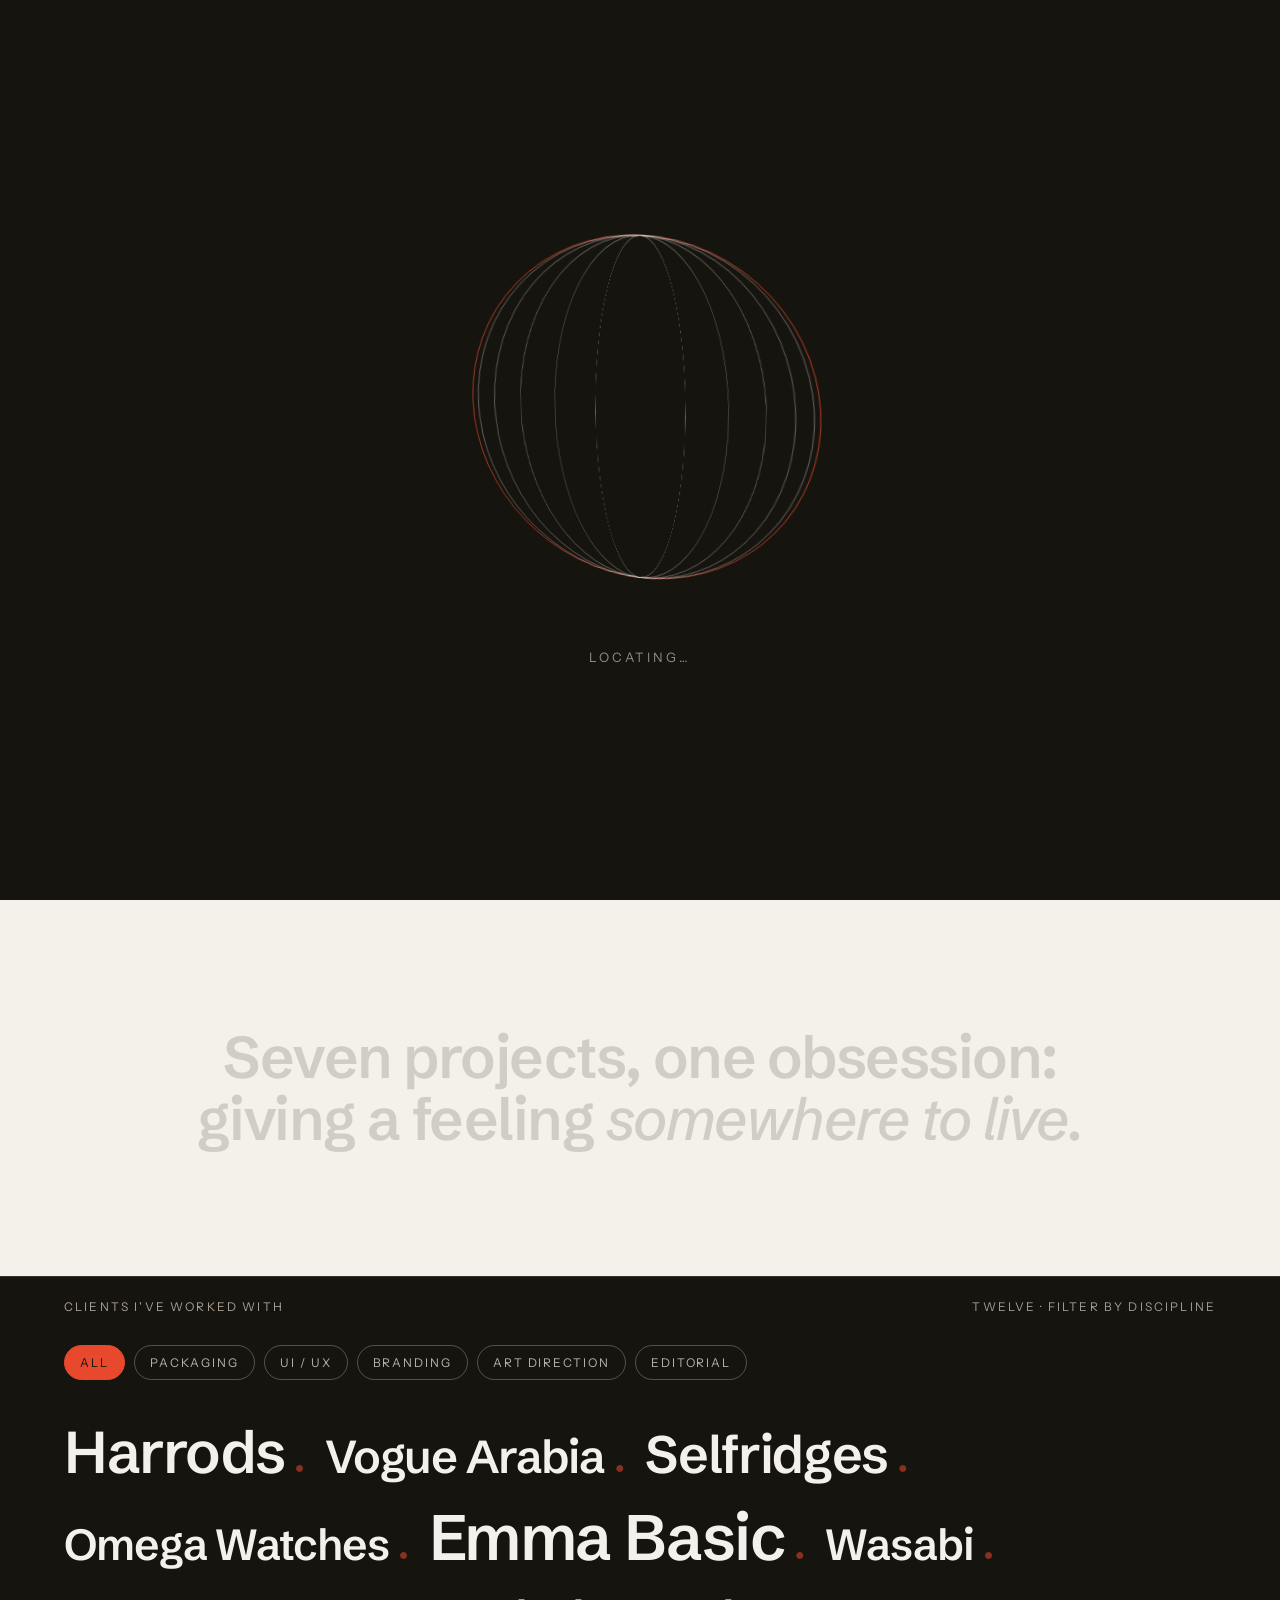
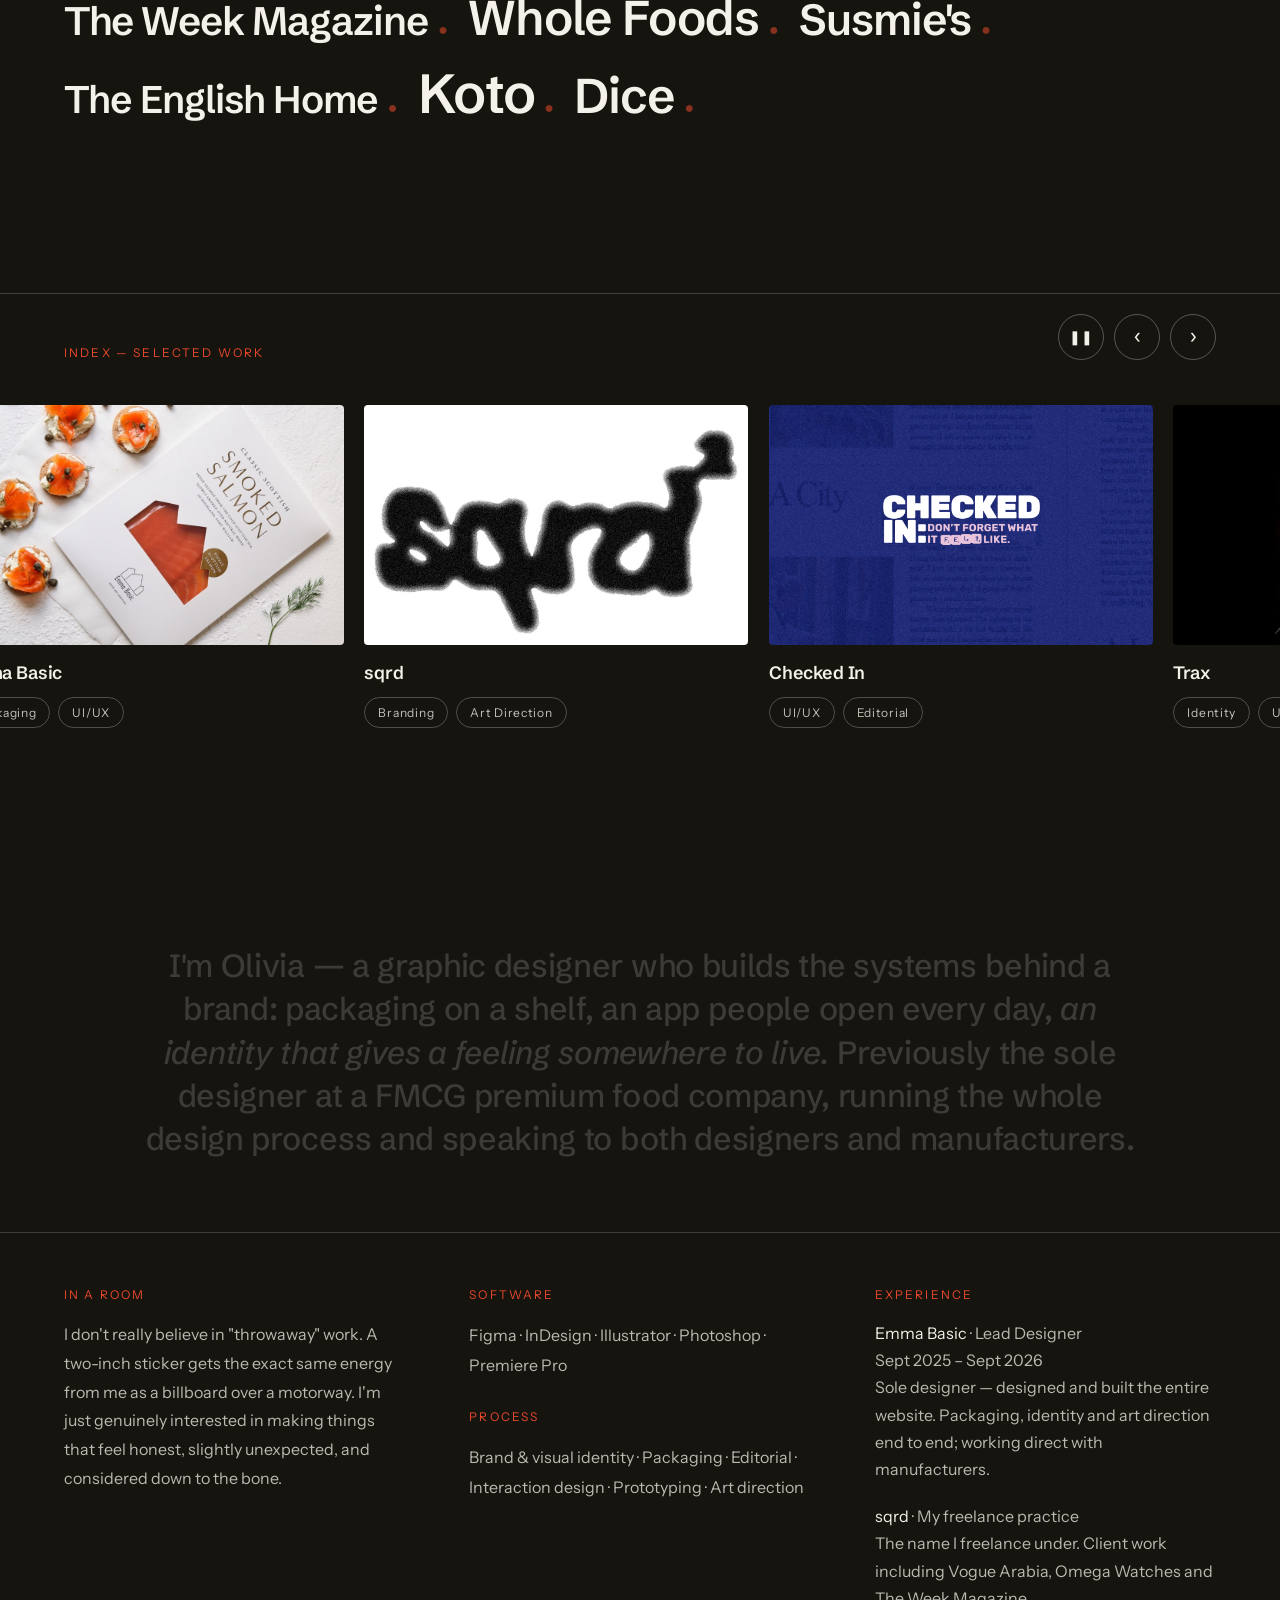
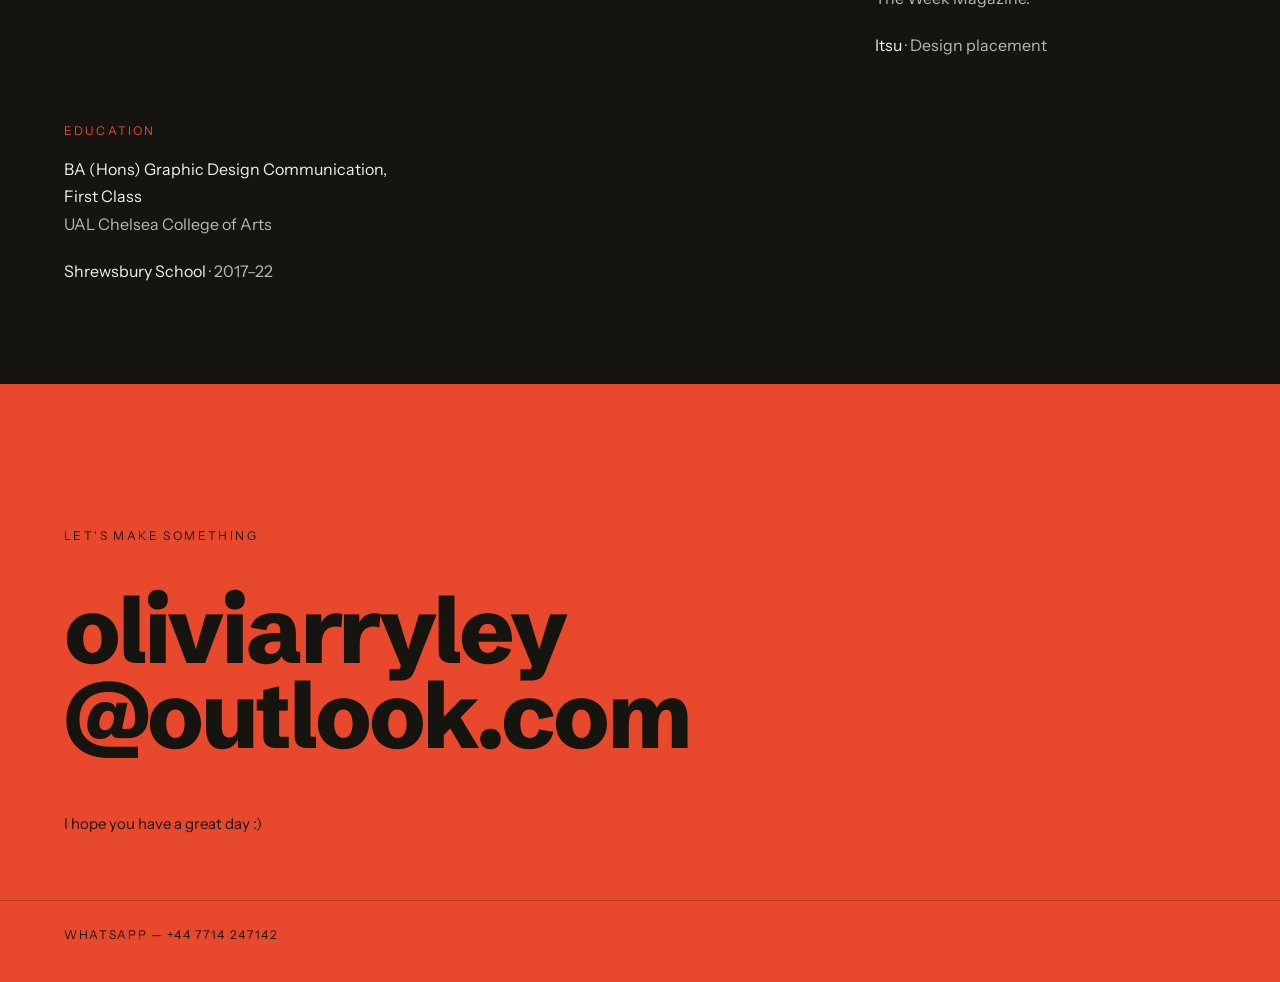
==== commit eff72d1a: "Change 'talking to manufacturers more than designers' to 'speaking to both' Co-Authored-By: Claude S" ====
--- a/index.html
+++ b/index.html
@@ -433,7 +433,7 @@
   <!-- ============================================================ -->
   <section id="about" style="background:#16140f; color:#f4f1ea;">
     <div data-reveal style="opacity:0; transform:translateY(36px); max-width:1400px; margin:0 auto; padding:clamp(80px,14vh,170px) clamp(20px,5vw,80px) clamp(50px,8vh,90px);">
-      <p data-scrolltext data-dim="rgba(244,241,234,0.18)" style="margin:0 auto; max-width:1000px; text-align:center; font-weight:500; font-size:clamp(20px,2.6vw,32px); line-height:1.35; letter-spacing:-0.01em;"><span class="stw" data-lit="#f4f1ea" style="color:rgba(244,241,234,0.18);">I'm</span> <span class="stw" data-lit="#f4f1ea" style="color:rgba(244,241,234,0.18);">Olivia</span> <span class="stw" data-lit="#f4f1ea" style="color:rgba(244,241,234,0.18);">—</span> <span class="stw" data-lit="#f4f1ea" style="color:rgba(244,241,234,0.18);">a</span> <span class="stw" data-lit="#f4f1ea" style="color:rgba(244,241,234,0.18);">graphic</span> <span class="stw" data-lit="#f4f1ea" style="color:rgba(244,241,234,0.18);">designer</span> <span class="stw" data-lit="#f4f1ea" style="color:rgba(244,241,234,0.18);">who</span> <span class="stw" data-lit="#f4f1ea" style="color:rgba(244,241,234,0.18);">builds</span> <span class="stw" data-lit="#f4f1ea" style="color:rgba(244,241,234,0.18);">the</span> <span class="stw" data-lit="#f4f1ea" style="color:rgba(244,241,234,0.18);">systems</span> <span class="stw" data-lit="#f4f1ea" style="color:rgba(244,241,234,0.18);">behind</span> <span class="stw" data-lit="#f4f1ea" style="color:rgba(244,241,234,0.18);">a</span> <span class="stw" data-lit="#f4f1ea" style="color:rgba(244,241,234,0.18);">brand:</span> <span class="stw" data-lit="#f4f1ea" style="color:rgba(244,241,234,0.18);">packaging</span> <span class="stw" data-lit="#f4f1ea" style="color:rgba(244,241,234,0.18);">on</span> <span class="stw" data-lit="#f4f1ea" style="color:rgba(244,241,234,0.18);">a</span> <span class="stw" data-lit="#f4f1ea" style="color:rgba(244,241,234,0.18);">shelf,</span> <span class="stw" data-lit="#f4f1ea" style="color:rgba(244,241,234,0.18);">an</span> <span class="stw" data-lit="#f4f1ea" style="color:rgba(244,241,234,0.18);">app</span> <span class="stw" data-lit="#f4f1ea" style="color:rgba(244,241,234,0.18);">people</span> <span class="stw" data-lit="#f4f1ea" style="color:rgba(244,241,234,0.18);">open</span> <span class="stw" data-lit="#f4f1ea" style="color:rgba(244,241,234,0.18);">every</span> <span class="stw" data-lit="#f4f1ea" style="color:rgba(244,241,234,0.18);">day,</span> <span class="stw" data-lit="#e8482b" style="color:rgba(244,241,234,0.18); font-style:italic; font-weight:500;">an</span> <span class="stw" data-lit="#e8482b" style="color:rgba(244,241,234,0.18); font-style:italic; font-weight:500;">identity</span> <span class="stw" data-lit="#e8482b" style="color:rgba(244,241,234,0.18); font-style:italic; font-weight:500;">that</span> <span class="stw" data-lit="#e8482b" style="color:rgba(244,241,234,0.18); font-style:italic; font-weight:500;">gives</span> <span class="stw" data-lit="#e8482b" style="color:rgba(244,241,234,0.18); font-style:italic; font-weight:500;">a</span> <span class="stw" data-lit="#e8482b" style="color:rgba(244,241,234,0.18); font-style:italic; font-weight:500;">feeling</span> <span class="stw" data-lit="#e8482b" style="color:rgba(244,241,234,0.18); font-style:italic; font-weight:500;">somewhere</span> <span class="stw" data-lit="#e8482b" style="color:rgba(244,241,234,0.18); font-style:italic; font-weight:500;">to</span> <span class="stw" data-lit="#e8482b" style="color:rgba(244,241,234,0.18); font-style:italic; font-weight:500;">live.</span> <span class="stw" data-lit="#f4f1ea" style="color:rgba(244,241,234,0.18);">Previously</span> <span class="stw" data-lit="#f4f1ea" style="color:rgba(244,241,234,0.18);">the</span> <span class="stw" data-lit="#f4f1ea" style="color:rgba(244,241,234,0.18);">sole</span> <span class="stw" data-lit="#f4f1ea" style="color:rgba(244,241,234,0.18);">designer</span> <span class="stw" data-lit="#f4f1ea" style="color:rgba(244,241,234,0.18);">at</span> <span class="stw" data-lit="#f4f1ea" style="color:rgba(244,241,234,0.18);">a</span> <span class="stw" data-lit="#f4f1ea" style="color:rgba(244,241,234,0.18);">FMCG</span> <span class="stw" data-lit="#f4f1ea" style="color:rgba(244,241,234,0.18);">premium</span> <span class="stw" data-lit="#f4f1ea" style="color:rgba(244,241,234,0.18);">food</span> <span class="stw" data-lit="#f4f1ea" style="color:rgba(244,241,234,0.18);">company,</span> <span class="stw" data-lit="#f4f1ea" style="color:rgba(244,241,234,0.18);">running</span> <span class="stw" data-lit="#f4f1ea" style="color:rgba(244,241,234,0.18);">the</span> <span class="stw" data-lit="#f4f1ea" style="color:rgba(244,241,234,0.18);">whole</span> <span class="stw" data-lit="#f4f1ea" style="color:rgba(244,241,234,0.18);">design</span> <span class="stw" data-lit="#f4f1ea" style="color:rgba(244,241,234,0.18);">process</span> <span class="stw" data-lit="#f4f1ea" style="color:rgba(244,241,234,0.18);">and</span> <span class="stw" data-lit="#f4f1ea" style="color:rgba(244,241,234,0.18);">talking</span> <span class="stw" data-lit="#f4f1ea" style="color:rgba(244,241,234,0.18);">to</span> <span class="stw" data-lit="#f4f1ea" style="color:rgba(244,241,234,0.18);">manufacturers</span> <span class="stw" data-lit="#f4f1ea" style="color:rgba(244,241,234,0.18);">more</span> <span class="stw" data-lit="#f4f1ea" style="color:rgba(244,241,234,0.18);">than</span> <span class="stw" data-lit="#f4f1ea" style="color:rgba(244,241,234,0.18);">to</span> <span class="stw" data-lit="#f4f1ea" style="color:rgba(244,241,234,0.18);">other</span> <span class="stw" data-lit="#f4f1ea" style="color:rgba(244,241,234,0.18);">designers.</span></p>
+      <p data-scrolltext data-dim="rgba(244,241,234,0.18)" style="margin:0 auto; max-width:1000px; text-align:center; font-weight:500; font-size:clamp(20px,2.6vw,32px); line-height:1.35; letter-spacing:-0.01em;"><span class="stw" data-lit="#f4f1ea" style="color:rgba(244,241,234,0.18);">I'm</span> <span class="stw" data-lit="#f4f1ea" style="color:rgba(244,241,234,0.18);">Olivia</span> <span class="stw" data-lit="#f4f1ea" style="color:rgba(244,241,234,0.18);">—</span> <span class="stw" data-lit="#f4f1ea" style="color:rgba(244,241,234,0.18);">a</span> <span class="stw" data-lit="#f4f1ea" style="color:rgba(244,241,234,0.18);">graphic</span> <span class="stw" data-lit="#f4f1ea" style="color:rgba(244,241,234,0.18);">designer</span> <span class="stw" data-lit="#f4f1ea" style="color:rgba(244,241,234,0.18);">who</span> <span class="stw" data-lit="#f4f1ea" style="color:rgba(244,241,234,0.18);">builds</span> <span class="stw" data-lit="#f4f1ea" style="color:rgba(244,241,234,0.18);">the</span> <span class="stw" data-lit="#f4f1ea" style="color:rgba(244,241,234,0.18);">systems</span> <span class="stw" data-lit="#f4f1ea" style="color:rgba(244,241,234,0.18);">behind</span> <span class="stw" data-lit="#f4f1ea" style="color:rgba(244,241,234,0.18);">a</span> <span class="stw" data-lit="#f4f1ea" style="color:rgba(244,241,234,0.18);">brand:</span> <span class="stw" data-lit="#f4f1ea" style="color:rgba(244,241,234,0.18);">packaging</span> <span class="stw" data-lit="#f4f1ea" style="color:rgba(244,241,234,0.18);">on</span> <span class="stw" data-lit="#f4f1ea" style="color:rgba(244,241,234,0.18);">a</span> <span class="stw" data-lit="#f4f1ea" style="color:rgba(244,241,234,0.18);">shelf,</span> <span class="stw" data-lit="#f4f1ea" style="color:rgba(244,241,234,0.18);">an</span> <span class="stw" data-lit="#f4f1ea" style="color:rgba(244,241,234,0.18);">app</span> <span class="stw" data-lit="#f4f1ea" style="color:rgba(244,241,234,0.18);">people</span> <span class="stw" data-lit="#f4f1ea" style="color:rgba(244,241,234,0.18);">open</span> <span class="stw" data-lit="#f4f1ea" style="color:rgba(244,241,234,0.18);">every</span> <span class="stw" data-lit="#f4f1ea" style="color:rgba(244,241,234,0.18);">day,</span> <span class="stw" data-lit="#e8482b" style="color:rgba(244,241,234,0.18); font-style:italic; font-weight:500;">an</span> <span class="stw" data-lit="#e8482b" style="color:rgba(244,241,234,0.18); font-style:italic; font-weight:500;">identity</span> <span class="stw" data-lit="#e8482b" style="color:rgba(244,241,234,0.18); font-style:italic; font-weight:500;">that</span> <span class="stw" data-lit="#e8482b" style="color:rgba(244,241,234,0.18); font-style:italic; font-weight:500;">gives</span> <span class="stw" data-lit="#e8482b" style="color:rgba(244,241,234,0.18); font-style:italic; font-weight:500;">a</span> <span class="stw" data-lit="#e8482b" style="color:rgba(244,241,234,0.18); font-style:italic; font-weight:500;">feeling</span> <span class="stw" data-lit="#e8482b" style="color:rgba(244,241,234,0.18); font-style:italic; font-weight:500;">somewhere</span> <span class="stw" data-lit="#e8482b" style="color:rgba(244,241,234,0.18); font-style:italic; font-weight:500;">to</span> <span class="stw" data-lit="#e8482b" style="color:rgba(244,241,234,0.18); font-style:italic; font-weight:500;">live.</span> <span class="stw" data-lit="#f4f1ea" style="color:rgba(244,241,234,0.18);">Previously</span> <span class="stw" data-lit="#f4f1ea" style="color:rgba(244,241,234,0.18);">the</span> <span class="stw" data-lit="#f4f1ea" style="color:rgba(244,241,234,0.18);">sole</span> <span class="stw" data-lit="#f4f1ea" style="color:rgba(244,241,234,0.18);">designer</span> <span class="stw" data-lit="#f4f1ea" style="color:rgba(244,241,234,0.18);">at</span> <span class="stw" data-lit="#f4f1ea" style="color:rgba(244,241,234,0.18);">a</span> <span class="stw" data-lit="#f4f1ea" style="color:rgba(244,241,234,0.18);">FMCG</span> <span class="stw" data-lit="#f4f1ea" style="color:rgba(244,241,234,0.18);">premium</span> <span class="stw" data-lit="#f4f1ea" style="color:rgba(244,241,234,0.18);">food</span> <span class="stw" data-lit="#f4f1ea" style="color:rgba(244,241,234,0.18);">company,</span> <span class="stw" data-lit="#f4f1ea" style="color:rgba(244,241,234,0.18);">running</span> <span class="stw" data-lit="#f4f1ea" style="color:rgba(244,241,234,0.18);">the</span> <span class="stw" data-lit="#f4f1ea" style="color:rgba(244,241,234,0.18);">whole</span> <span class="stw" data-lit="#f4f1ea" style="color:rgba(244,241,234,0.18);">design</span> <span class="stw" data-lit="#f4f1ea" style="color:rgba(244,241,234,0.18);">process</span> <span class="stw" data-lit="#f4f1ea" style="color:rgba(244,241,234,0.18);">and</span> <span class="stw" data-lit="#f4f1ea" style="color:rgba(244,241,234,0.18);">speaking</span> <span class="stw" data-lit="#f4f1ea" style="color:rgba(244,241,234,0.18);">to</span> <span class="stw" data-lit="#f4f1ea" style="color:rgba(244,241,234,0.18);">both</span> <span class="stw" data-lit="#f4f1ea" style="color:rgba(244,241,234,0.18);">designers</span> <span class="stw" data-lit="#f4f1ea" style="color:rgba(244,241,234,0.18);">and</span> <span class="stw" data-lit="#f4f1ea" style="color:rgba(244,241,234,0.18);">manufacturers.</span></p>
     </div>
 
     <div data-reveal style="opacity:0; transform:translateY(36px); max-width:1400px; margin:0 auto; padding:0 clamp(20px,5vw,80px) clamp(70px,11vh,130px); display:grid; grid-template-columns:repeat(auto-fit,minmax(260px,1fr)); gap:clamp(34px,5vw,70px); border-top:1px solid rgba(244,241,234,0.18); padding-top:clamp(40px,6vh,70px);">
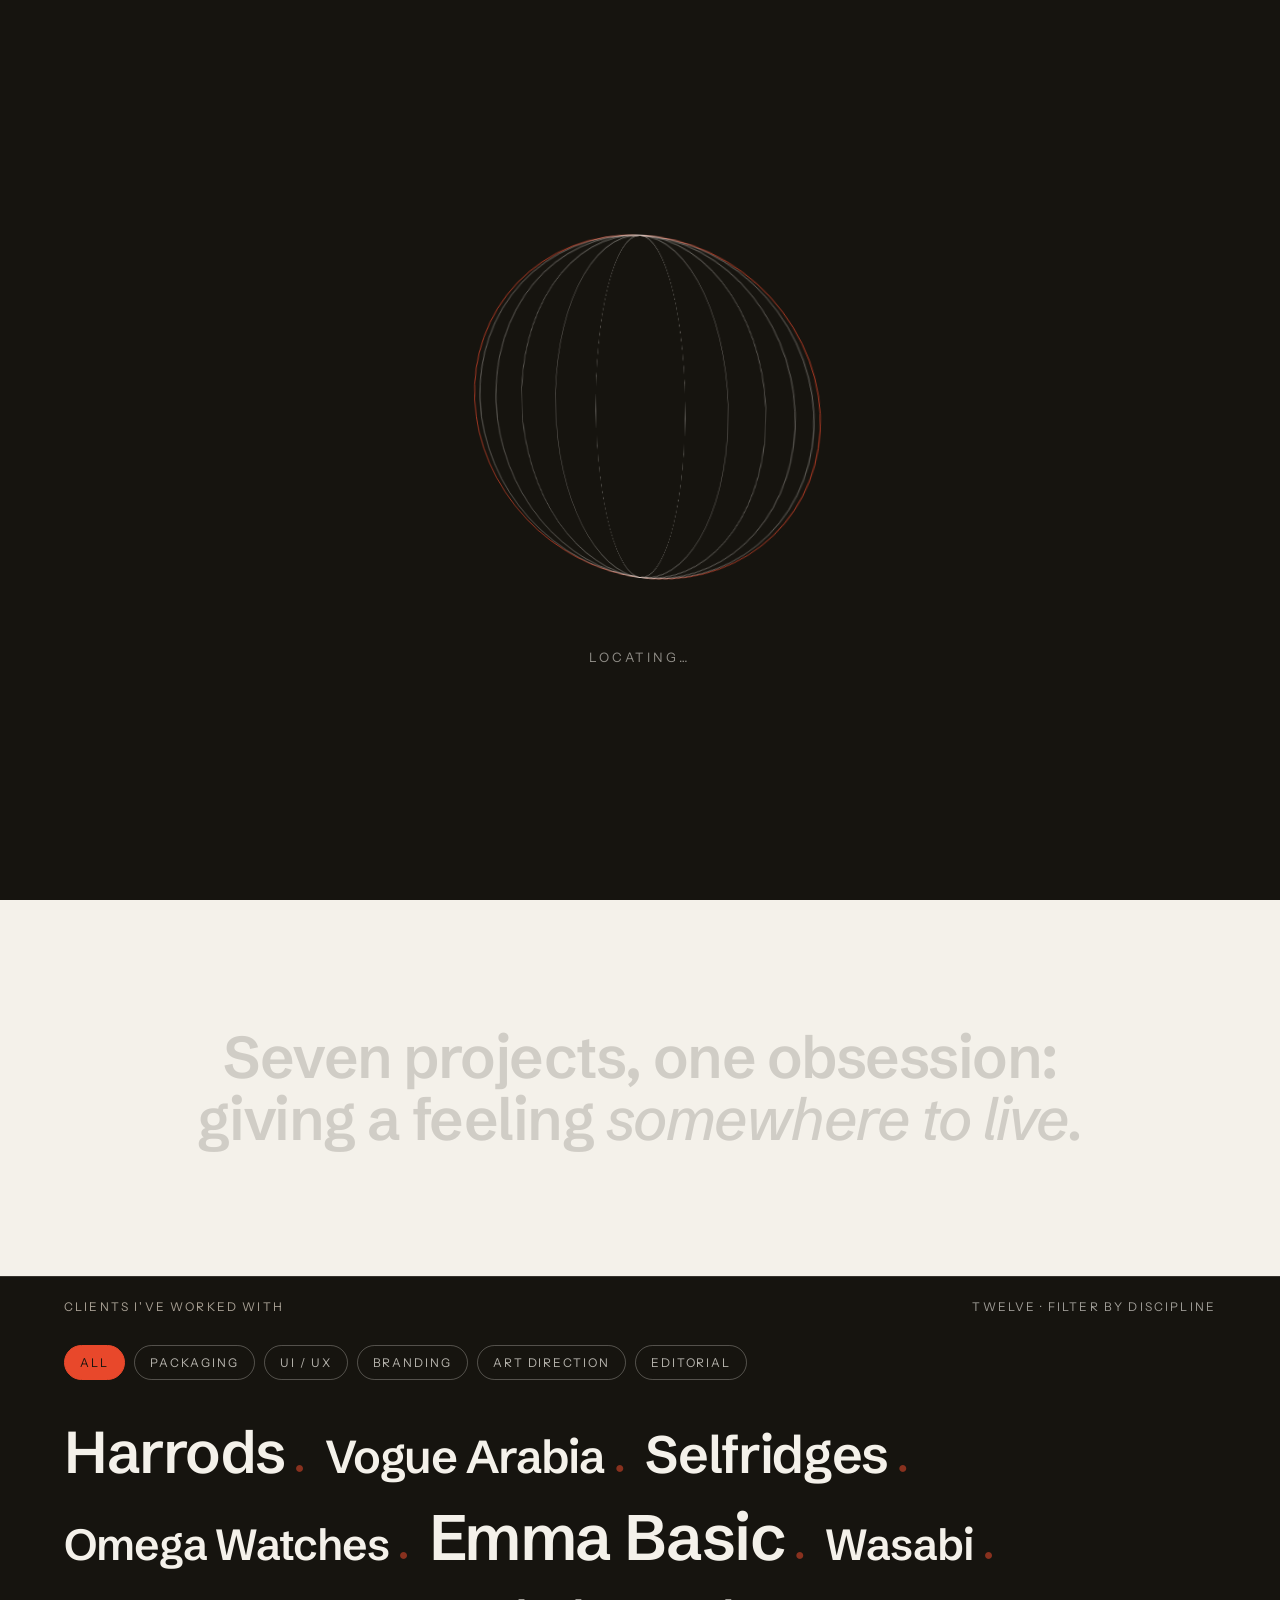
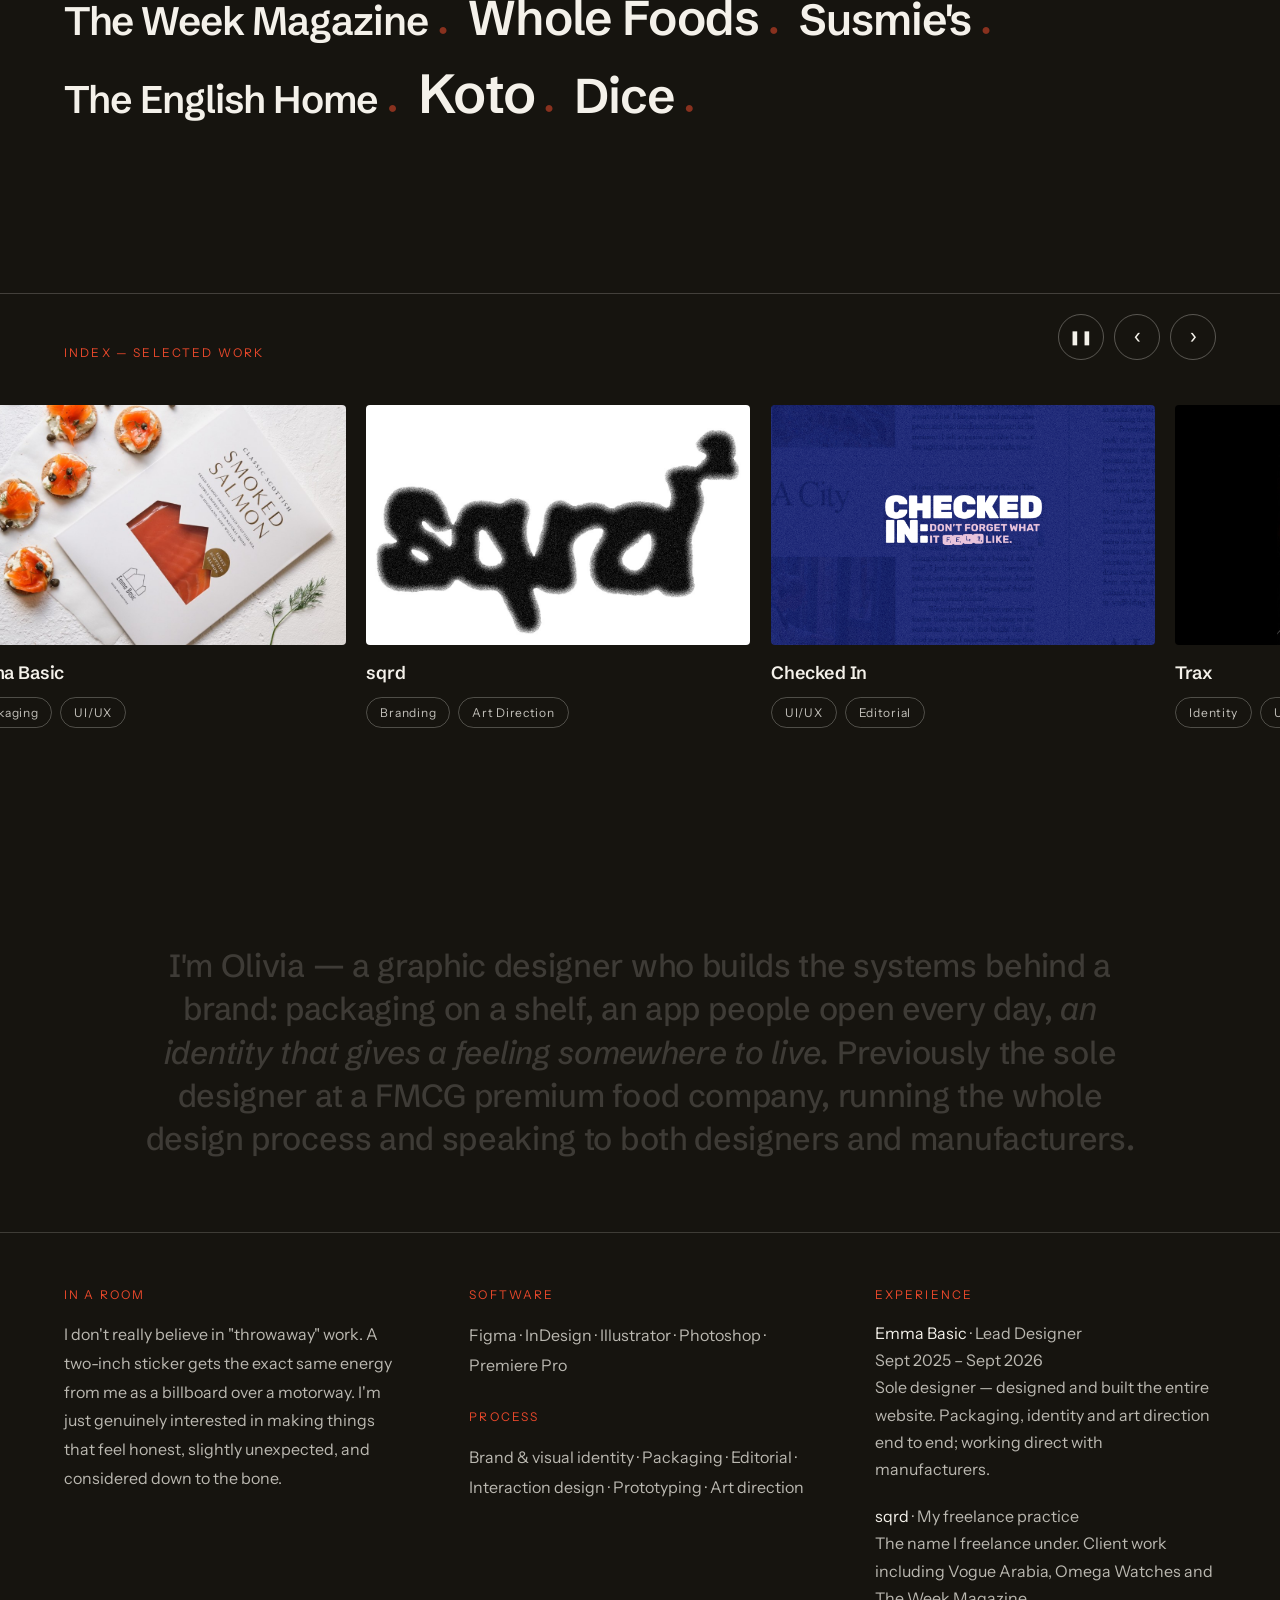
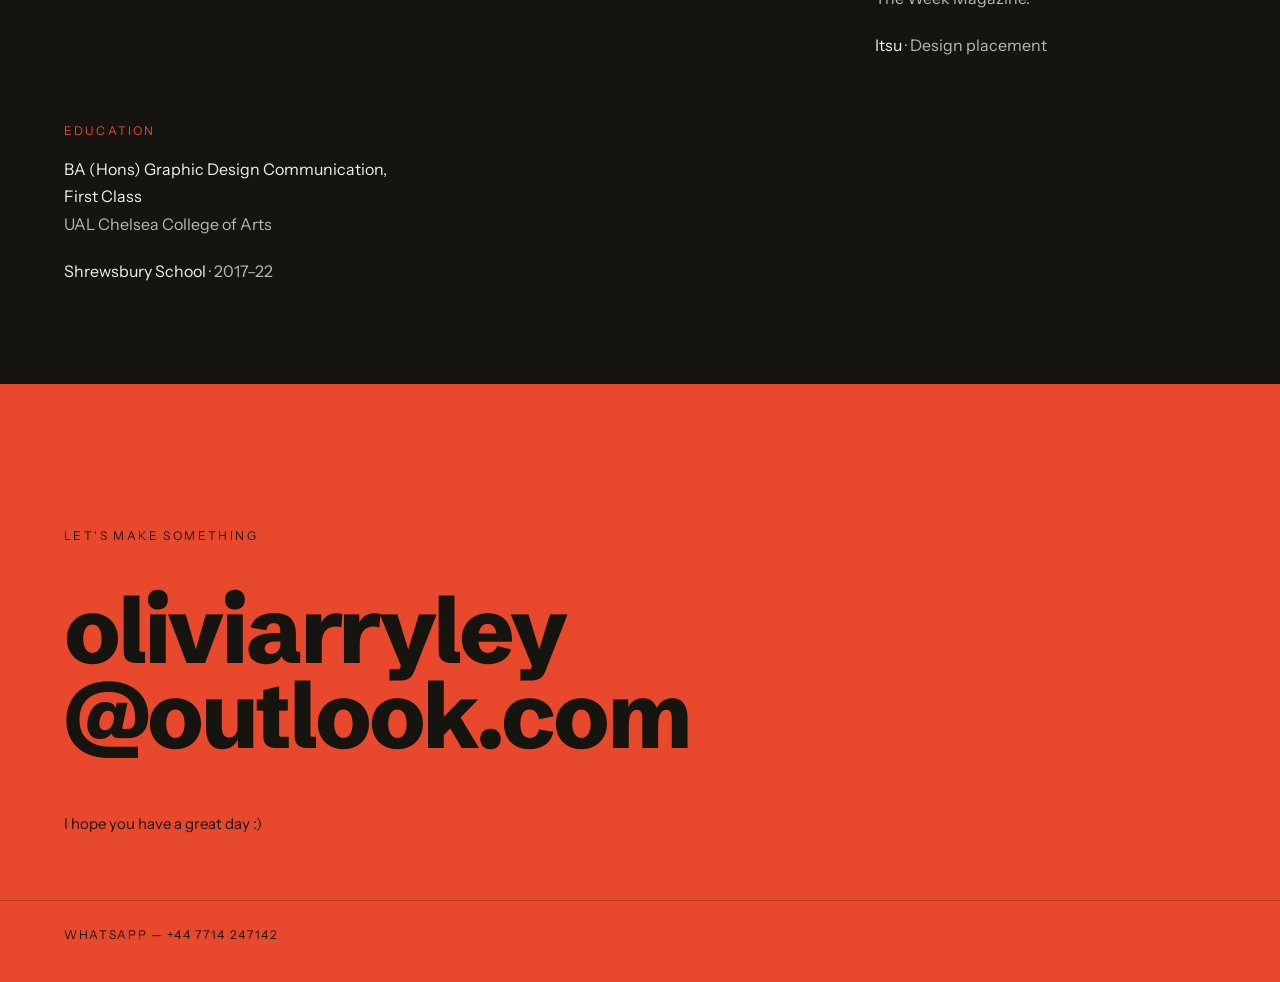
==== commit 8aec5c66: "Clients filter: hide non-matching entries instead of greying them out Co-Authored-By: Claude Sonnet " ====
--- a/index.html
+++ b/index.html
@@ -45,8 +45,7 @@
   .cl-name{ font-family:'Schibsted Grotesk',sans-serif; font-weight:600; letter-spacing:-0.025em; line-height:1.06; transition:color .45s ease; }
   .cl-dot{ font-size:16px; color:rgba(232,72,43,0.55); }
   .cl.on .cl-name{ color:#f4f1ea; }
-  .cl.off .cl-name{ color:rgba(244,241,234,0.22); }
-  .cl.off .cl-dot{ opacity:0.12; }
+  .cl.off{ display:none; }
   .disc-btn{ font-family:'Instrument Sans',sans-serif; font-size:12px; letter-spacing:0.16em; text-transform:uppercase; padding:9px 15px; border-radius:999px; border:1px solid rgba(244,241,234,0.28); background:transparent; color:rgba(244,241,234,0.72); cursor:pointer; transition:background .25s ease, color .25s ease, border-color .25s ease; }
   .disc-btn:hover{ border-color:#e8482b; color:#f4f1ea; }
   .disc-btn[aria-pressed="true"]{ background:#e8482b; border-color:#e8482b; color:#16140f; }
